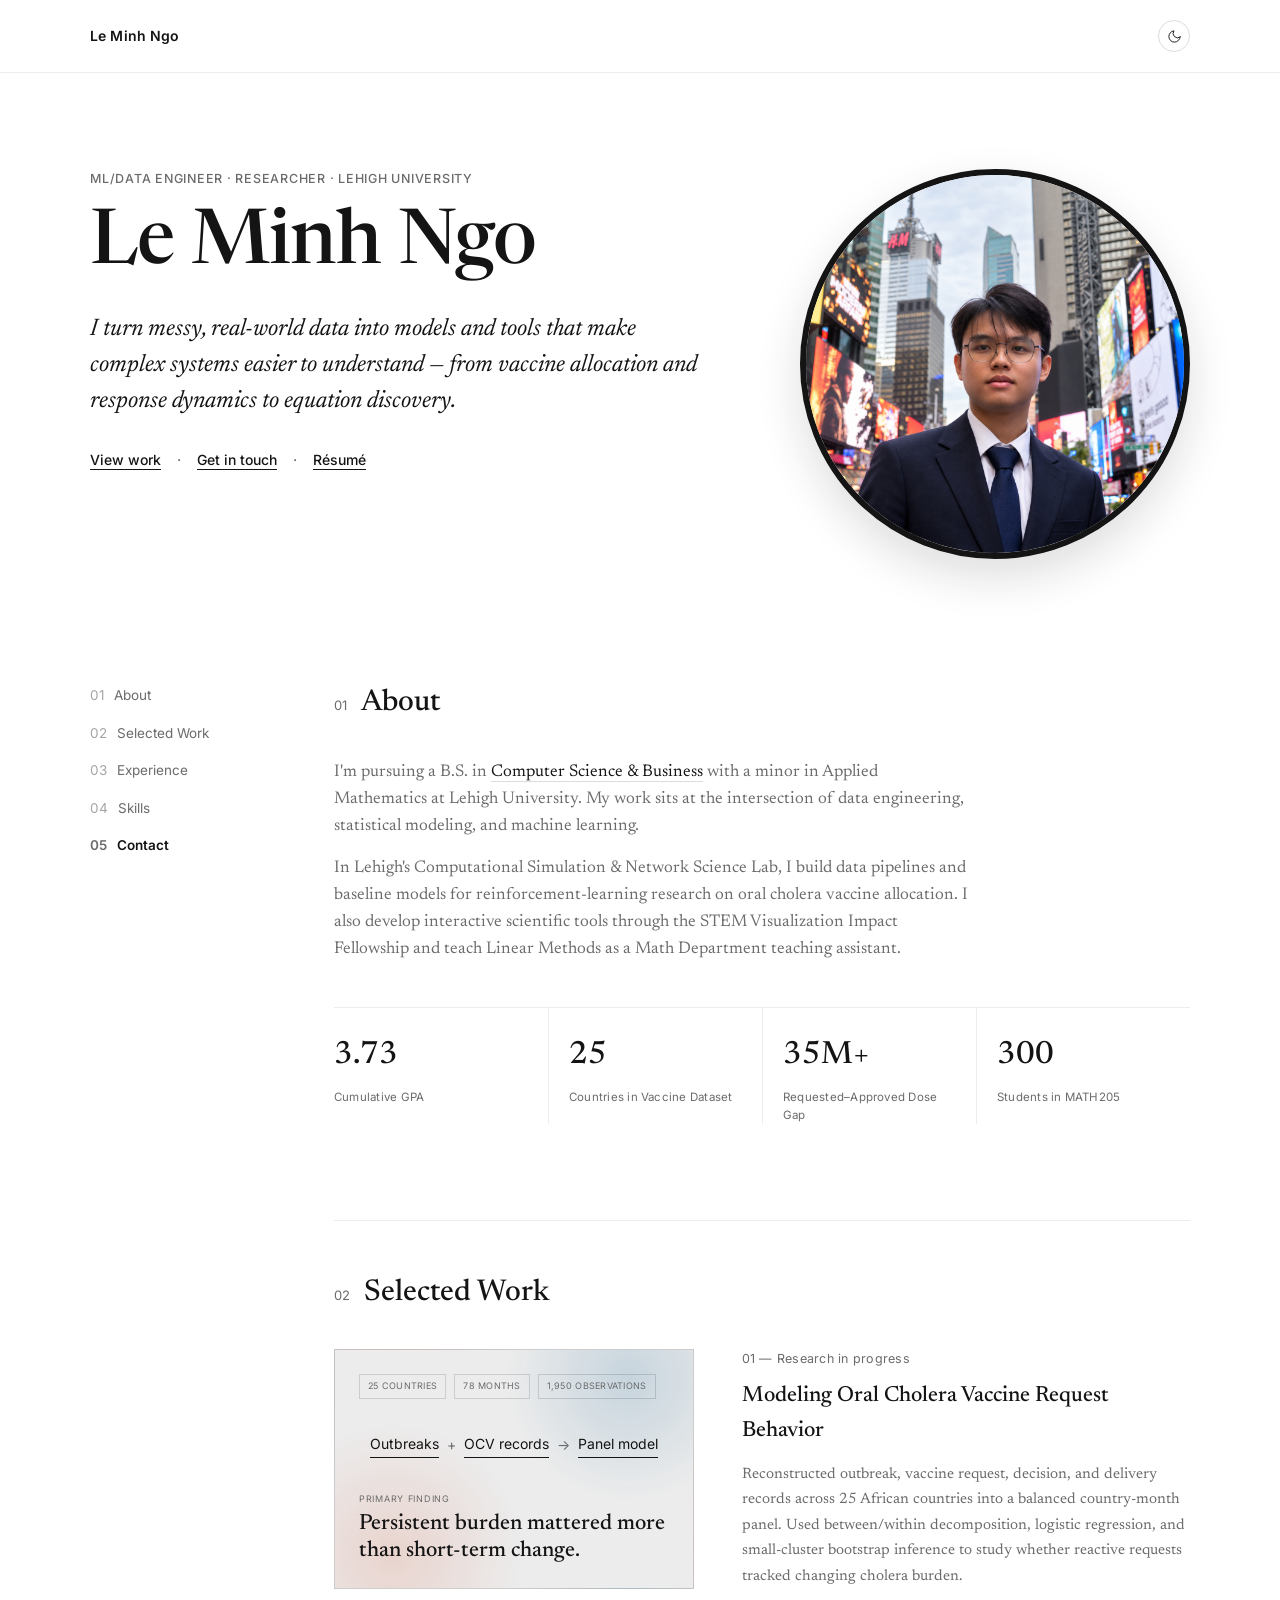
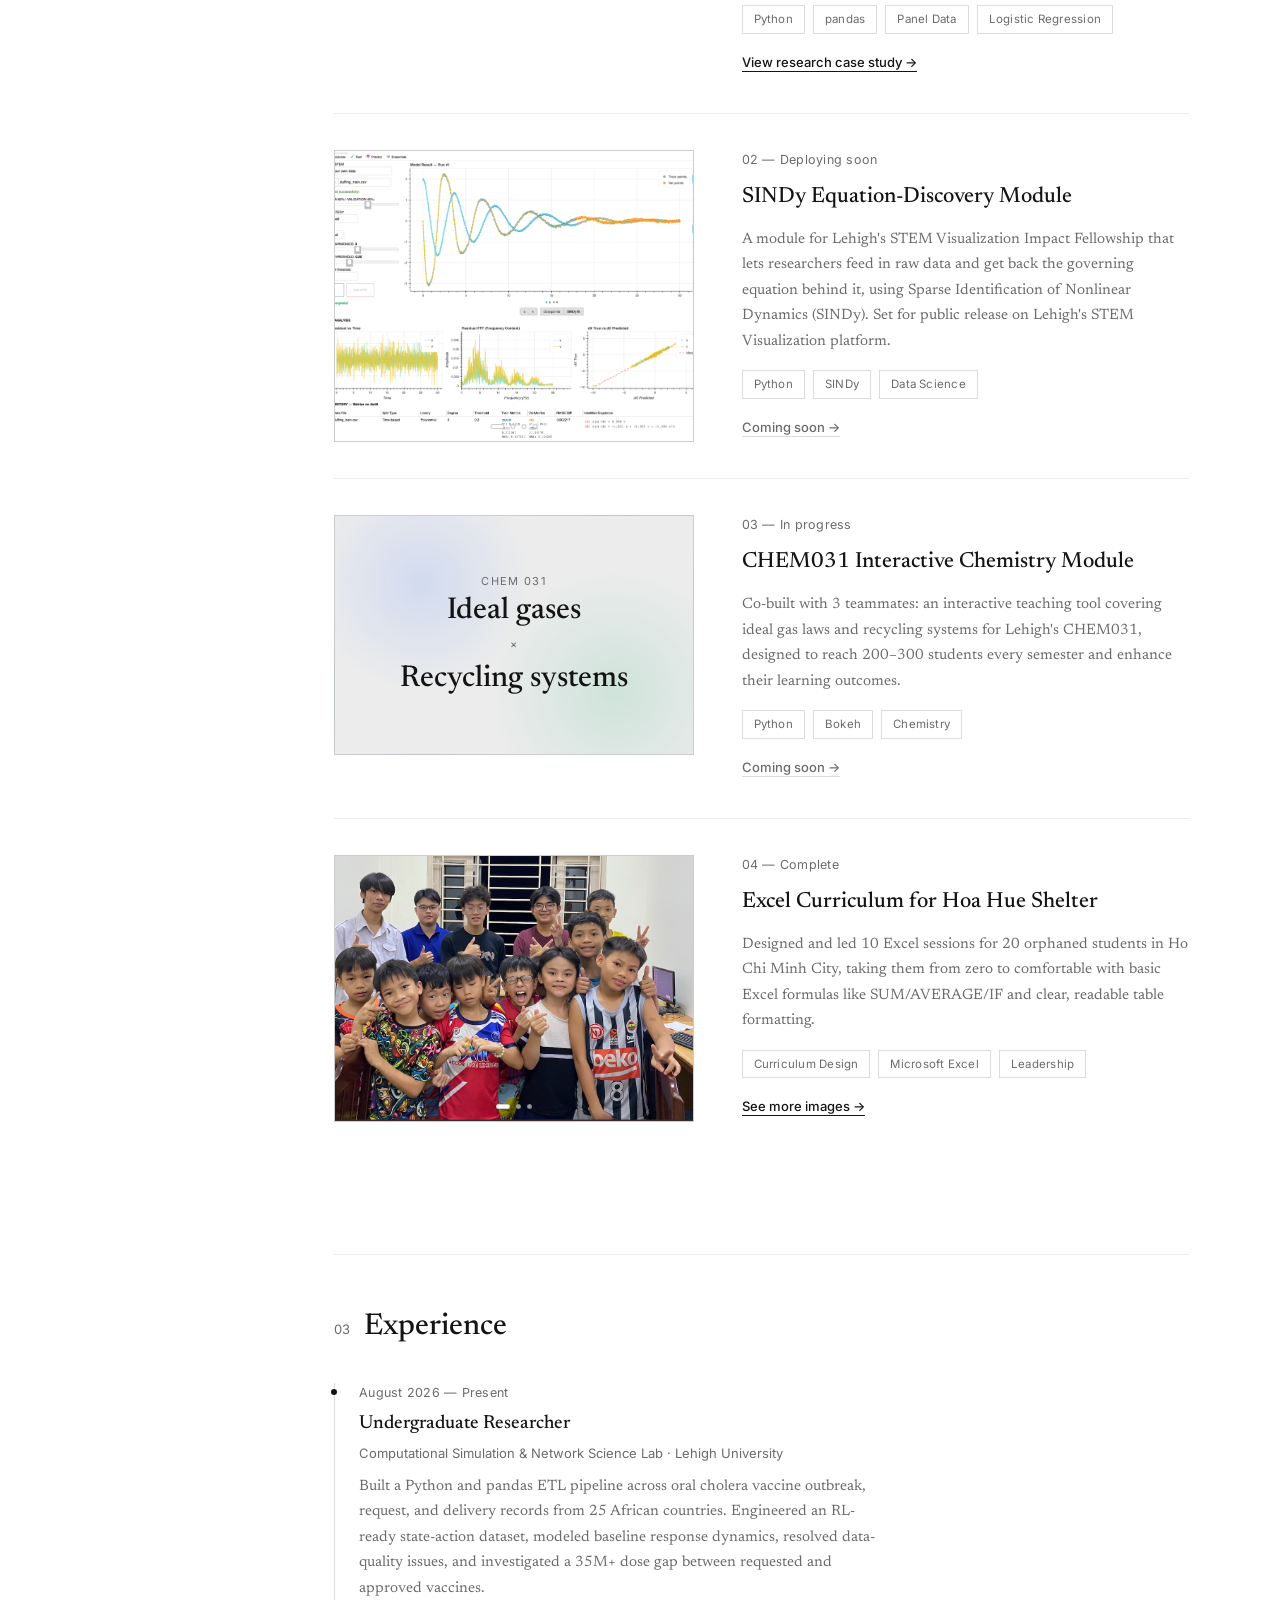
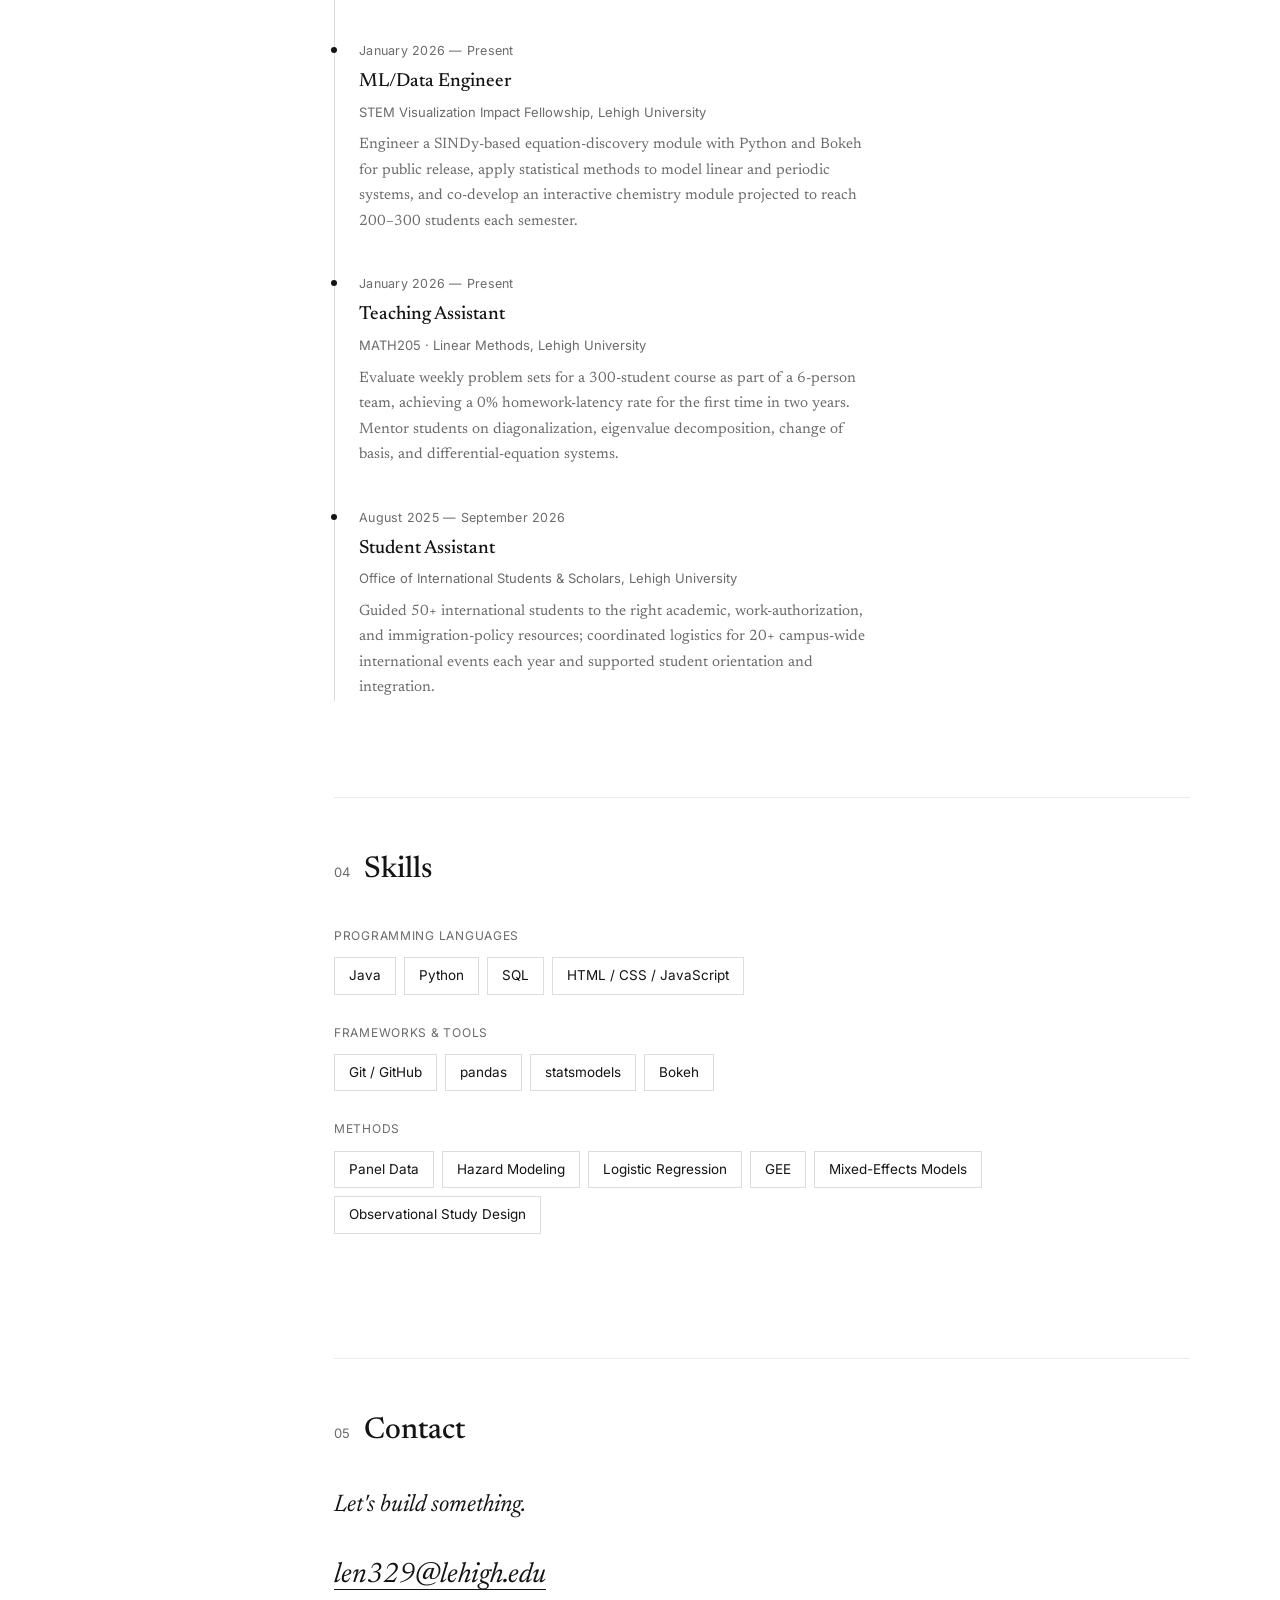
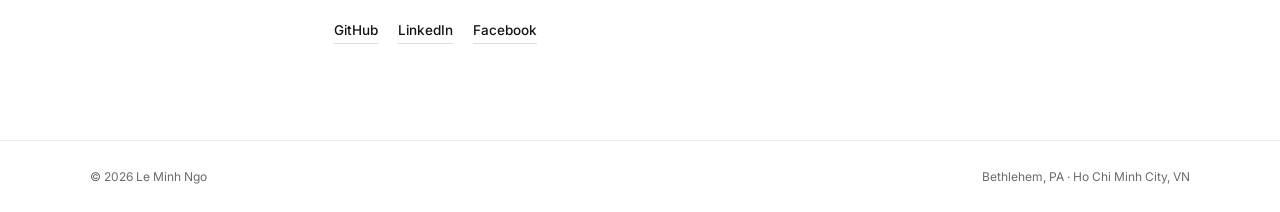
==== index.html @ d3f895d4 "update avatar and research section" ====
<!DOCTYPE html>
<html lang="en">

<head>
  <meta charset="UTF-8">
  <meta name="viewport" content="width=device-width, initial-scale=1.0">
  <title>Le Minh Ngo — ML/Data Engineer &amp; Researcher</title>
  <meta name="description"
    content="Le Minh Ngo is a Computer Science and Business student at Lehigh University working across machine learning, data engineering, and applied research.">
  <link rel="preconnect" href="https://fonts.googleapis.com">
  <link rel="preconnect" href="https://fonts.gstatic.com" crossorigin>
  <link
    href="https://fonts.googleapis.com/css2?family=Newsreader:ital,wght@0,400;0,500;0,600;1,400;1,500&family=Inter:wght@400;500;600&display=swap"
    rel="stylesheet">
  <link rel="stylesheet" href="style.css">
  <script>
    (function () {
      var saved = localStorage.getItem('theme');
      var theme = saved || (window.matchMedia('(prefers-color-scheme: dark)').matches ? 'dark' : 'light');
      document.documentElement.setAttribute('data-theme', theme);
    })();
  </script>
</head>

<body>

  <!-- ---------- TOP BAR ---------- -->
  <div class="topbar">
    <div class="wrap topbar-inner">
      <a href="#top" class="wordmark">Le Minh Ngo</a>
      <button class="theme-toggle" id="themeToggle" aria-label="Toggle dark mode">
        <svg class="icon-sun" viewBox="0 0 24 24" fill="none" stroke="currentColor" stroke-width="1.5"
          stroke-linecap="round" stroke-linejoin="round">
          <circle cx="12" cy="12" r="4" />
          <path
            d="M12 2v2M12 20v2M4.93 4.93l1.41 1.41M17.66 17.66l1.41 1.41M2 12h2M20 12h2M4.93 19.07l1.41-1.41M17.66 6.34l1.41-1.41" />
        </svg>
        <svg class="icon-moon" viewBox="0 0 24 24" fill="none" stroke="currentColor" stroke-width="1.5"
          stroke-linecap="round" stroke-linejoin="round">
          <path d="M21 12.79A9 9 0 1 1 11.21 3 7 7 0 0 0 21 12.79Z" />
        </svg>
      </button>
    </div>
  </div>

  <!-- ---------- HERO ---------- -->
  <header class="hero" id="top">
    <div class="wrap hero-inner">
      <div class="hero-text">
        <p class="kicker">ML/Data Engineer · Researcher · Lehigh University</p>
        <h1 class="hero-name">Le Minh Ngo</h1>
        <p class="lede reveal">
          I turn messy, real-world data into models and tools that make complex systems easier to understand —
          from vaccine allocation and response dynamics to equation discovery.
        </p>
        <div class="hero-links">
          <a href="#work">View work</a>
          <span class="sep">·</span>
          <a href="#contact">Get in touch</a>
          <span class="sep">·</span>
          <a href="Resume_LeMinhNgo.pdf" target="_blank" rel="noopener">Résumé</a>
        </div>
      </div>
      <div class="hero-avatar reveal">
        <img src="images/avatar.png" alt="Le Minh Ngo">
      </div>
    </div>
  </header>

  <!-- ---------- BODY LAYOUT ---------- -->
  <div class="layout wrap">

    <aside class="index-nav">
      <nav>
        <a href="#about" class="idx-item" data-target="about"><span class="idx-num">01</span>About</a>
        <a href="#work" class="idx-item" data-target="work"><span class="idx-num">02</span>Selected Work</a>
        <a href="#experience" class="idx-item" data-target="experience"><span class="idx-num">03</span>Experience</a>
        <a href="#skills" class="idx-item" data-target="skills"><span class="idx-num">04</span>Skills</a>
        <a href="#contact" class="idx-item" data-target="contact"><span class="idx-num">05</span>Contact</a>
      </nav>
    </aside>

    <main class="content">

      <!-- ---------- ABOUT ---------- -->
      <section id="about" class="sec">
        <div class="sec-head reveal">
          <span class="sec-num">01</span>
          <h2 class="sec-title">About</h2>
        </div>

        <div class="about-body reveal">
          <p>I'm pursuing a B.S. in <a href="https://csb.lehigh.edu/" target="_blank" rel="noopener">Computer
              Science &amp; Business</a> with a minor in Applied Mathematics at Lehigh University. My work sits at
            the intersection of data engineering, statistical modeling, and machine learning.</p>
          <p>In Lehigh's Computational Simulation &amp; Network Science Lab, I build data pipelines and baseline
            models for reinforcement-learning research on oral cholera vaccine allocation. I also develop
            interactive scientific tools through the STEM Visualization Impact Fellowship and teach Linear
            Methods as a Math Department teaching assistant.</p>
        </div>

        <div class="stat-row reveal">
          <div class="stat">
            <div class="num" data-count="3.73" data-decimals="2">0</div>
            <div class="lbl">Cumulative GPA</div>
          </div>
          <div class="stat">
            <div class="num" data-count="25">0</div>
            <div class="lbl">Countries in Vaccine Dataset</div>
          </div>
          <div class="stat">
            <div class="num" data-count="35" data-suffix="M+">0</div>
            <div class="lbl">Requested–Approved Dose Gap</div>
          </div>
          <div class="stat">
            <div class="num" data-count="300">0</div>
            <div class="lbl">Students in MATH205</div>
          </div>
        </div>
      </section>

      <!-- ---------- PROJECTS ---------- -->
      <section id="work" class="sec">
        <div class="sec-head reveal">
          <span class="sec-num">02</span>
          <h2 class="sec-title">Selected Work</h2>
        </div>

        <!-- Project 1 -->
        <article class="project reveal">
          <div class="project-visual research-preview" aria-label="Oral cholera vaccine research pipeline">
            <div class="research-preview-top">
              <span>25 countries</span>
              <span>78 months</span>
              <span>1,950 observations</span>
            </div>
            <div class="research-preview-flow">
              <span>Outbreaks</span><i>+</i><span>OCV records</span><i>→</i><span>Panel model</span>
            </div>
            <div class="research-preview-result">
              <small>Primary finding</small>
              <strong>Persistent burden mattered more than short-term change.</strong>
            </div>
          </div>
          <div class="project-body">
            <div class="project-meta">01 — Research in progress</div>
            <h3 class="project-title">Modeling Oral Cholera Vaccine Request Behavior</h3>
            <p class="project-desc">Reconstructed outbreak, vaccine request, decision, and delivery records across
              25 African countries into a balanced country-month panel. Used between/within decomposition,
              logistic regression, and small-cluster bootstrap inference to study whether reactive requests tracked
              changing cholera burden.</p>
            <div class="project-tags">
              <span>Python</span><span>pandas</span><span>Panel Data</span><span>Logistic Regression</span>
            </div>
            <a href="research.html" class="project-link">View research case study →</a>
          </div>
        </article>

        <!-- Project 2 -->
        <article class="project reveal">
          <div class="project-visual carousel" data-images='[
            "images/train.png",
            "images/test.png",
            "images/predict.png",
            "images/ensemble.png"
          ]'></div>
          <div class="project-body">
            <div class="project-meta">02 — Deploying soon</div>
            <h3 class="project-title">SINDy Equation-Discovery Module</h3>
            <p class="project-desc">A module for Lehigh's STEM Visualization Impact Fellowship that lets
              researchers feed in raw data and get back the governing equation behind it, using Sparse
              Identification of Nonlinear Dynamics (SINDy). Set for public release on Lehigh's STEM Visualization
              platform.</p>
            <div class="project-tags">
              <span>Python</span><span>SINDy</span><span>Data Science</span>
            </div>
            <a href="#" class="project-link disabled">Coming soon →</a>
          </div>
        </article>

        <!-- Project 3 -->
        <article class="project reveal">
          <div class="project-visual project-placeholder" aria-label="CHEM031 module preview">
            <span class="project-placeholder-code">CHEM 031</span>
            <strong>Ideal gases</strong>
            <span class="project-placeholder-divider">×</span>
            <strong>Recycling systems</strong>
          </div>
          <div class="project-body">
            <div class="project-meta">03 — In progress</div>
            <h3 class="project-title">CHEM031 Interactive Chemistry Module</h3>
            <p class="project-desc">Co-built with 3 teammates: an interactive teaching tool covering ideal gas
              laws and recycling systems for Lehigh's CHEM031, designed to reach 200–300 students every semester
              and enhance their learning outcomes.</p>
            <div class="project-tags">
              <span>Python</span><span>Bokeh</span><span>Chemistry</span>
            </div>
            <a href="#" class="project-link disabled">Coming soon →</a>
          </div>
        </article>

        <!-- Project 4 -->
        <article class="project reveal">
          <div class="project-visual carousel" data-images='[
            "images/excel1.png",
            "images/excel2.png",
            "images/excel3.png"
          ]'></div>
          <div class="project-body">
            <div class="project-meta">04 — Complete</div>
            <h3 class="project-title">Excel Curriculum for Hoa Hue Shelter</h3>
            <p class="project-desc">Designed and led 10 Excel sessions for 20 orphaned students in Ho Chi Minh
              City, taking them from zero to comfortable with basic Excel formulas like SUM/AVERAGE/IF and clear,
              readable table formatting.</p>
            <div class="project-tags">
              <span>Curriculum Design</span><span>Microsoft Excel</span><span>Leadership</span>
            </div>
            <a href="https://drive.google.com/drive/folders/1y6OcqOFaXslaixDcJygTSnKuZi5Pe8Ar" target="_blank"
              rel="noopener" class="project-link">See more images →</a>
          </div>
        </article>
      </section>

      <!-- ---------- EXPERIENCE ---------- -->
      <section id="experience" class="sec">
        <div class="sec-head reveal">
          <span class="sec-num">03</span>
          <h2 class="sec-title">Experience</h2>
        </div>

        <div class="timeline">
          <div class="tl-item reveal">
            <div class="tl-date">August 2026 — Present</div>
            <div class="tl-role">Undergraduate Researcher</div>
            <div class="tl-org">Computational Simulation &amp; Network Science Lab · Lehigh University</div>
            <p class="tl-desc">Built a Python and pandas ETL pipeline across oral cholera vaccine outbreak,
              request, and delivery records from 25 African countries. Engineered an RL-ready state-action dataset,
              modeled baseline response dynamics, resolved data-quality issues, and investigated a 35M+ dose gap
              between requested and approved vaccines.</p>
          </div>
          <div class="tl-item reveal">
            <div class="tl-date">January 2026 — Present</div>
            <div class="tl-role">ML/Data Engineer</div>
            <div class="tl-org">STEM Visualization Impact Fellowship, Lehigh University</div>
            <p class="tl-desc">Engineer a SINDy-based equation-discovery module with Python and Bokeh for public
              release, apply statistical methods to model linear and periodic systems, and co-develop an
              interactive chemistry module projected to reach 200–300 students each semester.</p>
          </div>
          <div class="tl-item reveal">
            <div class="tl-date">January 2026 — Present</div>
            <div class="tl-role">Teaching Assistant</div>
            <div class="tl-org">MATH205 · Linear Methods, Lehigh University</div>
            <p class="tl-desc">Evaluate weekly problem sets for a 300-student course as part of a 6-person team,
              achieving a 0% homework-latency rate for the first time in two years. Mentor students on
              diagonalization, eigenvalue decomposition, change of basis, and differential-equation systems.</p>
          </div>
          <div class="tl-item reveal">
            <div class="tl-date">August 2025 — September 2026</div>
            <div class="tl-role">Student Assistant</div>
            <div class="tl-org">Office of International Students &amp; Scholars, Lehigh University</div>
            <p class="tl-desc">Guided 50+ international students to the right academic, work-authorization, and
              immigration-policy resources; coordinated logistics for 20+ campus-wide international events each
              year and supported student orientation and integration.</p>
          </div>
        </div>
      </section>

      <!-- ---------- SKILLS ---------- -->
      <section id="skills" class="sec">
        <div class="sec-head reveal">
          <span class="sec-num">04</span>
          <h2 class="sec-title">Skills</h2>
        </div>

        <div class="reveal">
          <div class="skills-block">
            <div class="skills-cat">Programming Languages</div>
            <div class="token-row">
              <span>Java</span><span>Python</span><span>SQL</span><span>HTML / CSS / JavaScript</span>
            </div>
          </div>
          <div class="skills-block">
            <div class="skills-cat">Frameworks &amp; Tools</div>
            <div class="token-row">
              <span>Git / GitHub</span><span>pandas</span><span>statsmodels</span><span>Bokeh</span>
            </div>
          </div>
          <div class="skills-block">
            <div class="skills-cat">Methods</div>
            <div class="token-row">
              <span>Panel Data</span><span>Hazard Modeling</span><span>Logistic Regression</span><span>GEE</span>
              <span>Mixed-Effects Models</span><span>Observational Study Design</span>
            </div>
          </div>
        </div>
      </section>

      <!-- ---------- CONTACT ---------- -->
      <section id="contact" class="sec contact">
        <div class="sec-head reveal">
          <span class="sec-num">05</span>
          <h2 class="sec-title">Contact</h2>
        </div>

        <p class="lede reveal">Let's build something.</p>

        <div class="contact-row reveal">
          <a href="mailto:len329@lehigh.edu" class="contact-email">len329@lehigh.edu</a>
        </div>

        <div class="social-row reveal">
          <a href="https://github.com/len329lehighedu" target="_blank" rel="noopener" aria-label="GitHub">GitHub</a>
          <a href="https://www.linkedin.com/in/minhngole1904/" target="_blank" rel="noopener"
            aria-label="LinkedIn">LinkedIn</a>
          <a href="https://www.facebook.com/meritofapril" target="_blank" rel="noopener"
            aria-label="Facebook">Facebook</a>
        </div>
      </section>

    </main>
  </div>

  <footer>
    <div class="wrap footer-inner">
      <span>© 2026 Le Minh Ngo</span>
      <span>Bethlehem, PA · Ho Chi Minh City, VN</span>
    </div>
  </footer>

  <script src="script.js"></script>

</body>

</html>
---- style.css ----
:root {
  --bg: #ffffff;
  --fg: #141414;
  --fg-dim: #6b6b6c;
  --line: rgba(20, 20, 20, 0.15);
  --line-soft: rgba(20, 20, 20, 0.08);
}

[data-theme="dark"] {
  --bg: #0c0c0d;
  --fg: #f2f1ee;
  --fg-dim: #9a9a96;
  --line: rgba(255, 255, 255, 0.18);
  --line-soft: rgba(255, 255, 255, 0.1);
}

* {
  margin: 0;
  padding: 0;
  box-sizing: border-box;
}

html {
  scroll-behavior: smooth;
}

body {
  background: var(--bg);
  color: var(--fg);
  font-family: 'Newsreader', serif;
  font-size: 17px;
  line-height: 1.6;
  transition: background-color .3s ease, color .3s ease;
}

::selection {
  background: var(--fg);
  color: var(--bg);
}

a {
  color: inherit;
  text-decoration: none;
}

.wrap {
  max-width: 1180px;
  margin: 0 auto;
  padding: 0 40px;
}

/* utility / sans face */
.kicker,
.sec-num,
.idx-num,
.idx-item,
.wordmark,
.project-meta,
.project-tags span,
.tl-date,
.tl-org,
.skills-cat,
.token-row span,
.skill-line p,
footer span,
.social-row a {
  font-family: 'Inter', sans-serif;
}

/* ---------- TOP BAR ---------- */
.topbar {
  position: sticky;
  top: 0;
  z-index: 50;
  background: var(--bg);
  border-bottom: 1px solid var(--line-soft);
}

.topbar-inner {
  display: flex;
  align-items: center;
  justify-content: space-between;
  padding: 20px 40px;
}

.wordmark {
  font-size: 14px;
  font-weight: 600;
  letter-spacing: .01em;
}

.theme-toggle {
  width: 32px;
  height: 32px;
  border-radius: 50%;
  border: 1px solid var(--line);
  background: transparent;
  display: flex;
  align-items: center;
  justify-content: center;
  cursor: pointer;
  transition: border-color .2s ease, background .2s ease;
}

.theme-toggle:hover {
  background: var(--line-soft);
}

.theme-toggle svg {
  width: 15px;
  height: 15px;
  color: var(--fg);
}

.theme-toggle .icon-sun {
  display: none;
}

.theme-toggle .icon-moon {
  display: block;
}

[data-theme="dark"] .theme-toggle .icon-sun {
  display: block;
}

[data-theme="dark"] .theme-toggle .icon-moon {
  display: none;
}

/* ---------- HERO ---------- */
.hero {
  padding-top: 96px;
}

.hero-inner {
  display: flex;
  align-items: flex-start;
  justify-content: space-between;
  gap: 48px;
  padding-bottom: 56px;
}

.kicker {
  font-size: 12.5px;
  font-weight: 500;
  letter-spacing: .06em;
  text-transform: uppercase;
  color: var(--fg-dim);
  margin-bottom: 18px;
}

.hero-name {
  font-size: clamp(42px, 6.4vw, 76px);
  font-weight: 500;
  line-height: 1.02;
  letter-spacing: -0.01em;
  margin-bottom: 26px;
}

.hero-sub {
  max-width: 560px;
  font-size: 17.5px;
  color: var(--fg-dim);
  line-height: 1.7;
}

.hero-links {
  margin-top: 30px;
  font-family: 'Inter', sans-serif;
  font-size: 14px;
  font-weight: 500;
}

.hero-links a {
  border-bottom: 1px solid var(--fg);
  padding-bottom: 1px;
}

.hero-links .sep {
  color: var(--fg-dim);
  margin: 0 12px;
}

.hero-avatar {
  width: clamp(270px, 33vw, 390px);
  height: clamp(270px, 33vw, 390px);
  flex-shrink: 0;
  border: 6px solid var(--fg);
  border-radius: 50%;
  overflow: hidden;
  box-shadow: 0 18px 45px rgba(20, 20, 20, 0.14);
}

.hero-avatar img {
  width: 100%;
  height: 100%;
  object-fit: cover;
  display: block;
}

@media(max-width:680px) {
  .hero-inner {
    flex-direction: column-reverse;
  }

  .hero-avatar {
    width: 198px;
    height: 198px;
    border-width: 4px;
  }
}

.skill-line {
  border-top: 1px solid var(--line-soft);
  border-bottom: 1px solid var(--line-soft);
  padding: 16px 0;
}

.skill-line p {
  font-size: 12.5px;
  color: var(--fg-dim);
  letter-spacing: .02em;
  line-height: 1.8;
}

/* ---------- LAYOUT ---------- */
.layout {
  display: grid;
  grid-template-columns: 180px minmax(0, 1fr);
  gap: 64px;
  padding-top: 64px;
}

@media(max-width:860px) {
  .layout {
    grid-template-columns: 1fr;
  }
}

/* ---------- INDEX NAV ---------- */
.index-nav {
  position: sticky;
  top: 84px;
  align-self: start;
  height: fit-content;
}

.index-nav nav {
  display: flex;
  flex-direction: column;
  gap: 4px;
}

.idx-item {
  font-size: 13.5px;
  color: var(--fg-dim);
  padding: 6px 0;
  display: flex;
  gap: 10px;
  transition: color .2s ease;
}

.idx-num {
  color: var(--fg-dim);
  opacity: .6;
}

.idx-item:hover {
  color: var(--fg);
}

.idx-item.active {
  color: var(--fg);
  font-weight: 600;
}

.idx-item.active .idx-num {
  opacity: 1;
}

@media(max-width:860px) {
  .index-nav {
    position: static;
    border-bottom: 1px solid var(--line-soft);
    padding-bottom: 18px;
    margin-bottom: 8px;
  }

  .index-nav nav {
    flex-direction: row;
    flex-wrap: wrap;
    gap: 4px 20px;
  }
}

/* ---------- SECTIONS ---------- */
.sec {
  padding-bottom: 96px;
  border-top: 1px solid var(--line-soft);
  padding-top: 48px;
}

.content .sec:first-child {
  border-top: none;
  padding-top: 0;
}

.sec-head {
  display: flex;
  align-items: baseline;
  gap: 14px;
  margin-bottom: 32px;
}

.sec-num {
  font-size: 13px;
  color: var(--fg-dim);
}

.sec-title {
  font-size: clamp(24px, 3vw, 30px);
  font-weight: 500;
}

.reveal {
  opacity: 0;
  transform: translateY(14px);
  transition: opacity .6s ease, transform .6s ease;
}

.reveal.in {
  opacity: 1;
  transform: translateY(0);
}

/* ---------- ABOUT ---------- */
.lede {
  font-size: clamp(19px, 2.2vw, 24px);
  font-style: italic;
  font-weight: 400;
  line-height: 1.5;
  max-width: 620px;
  margin-bottom: 30px;
}

.about-body {
  max-width: 640px;
}

.about-body p {
  color: var(--fg-dim);
  margin-bottom: 14px;
}

.about-body a {
  color: var(--fg);
  border-bottom: 1px solid var(--line);
}

.about-body a:hover {
  border-color: var(--fg);
}

.stat-row {
  display: flex;
  flex-wrap: wrap;
  margin-top: 44px;
  border-top: 1px solid var(--line-soft);
}

.stat {
  flex: 1 1 140px;
  padding: 22px 24px 0 0;
  border-left: 1px solid var(--line-soft);
  padding-left: 20px;
}

.stat:first-child {
  border-left: none;
  padding-left: 0;
}

.stat .num {
  font-size: 32px;
  font-weight: 500;
}

.stat .lbl {
  font-family: 'Inter', sans-serif;
  font-size: 11.5px;
  color: var(--fg-dim);
  margin-top: 6px;
  letter-spacing: .02em;
}

@media(max-width:560px) {
  .stat-row {
    flex-wrap: wrap;
  }

  .stat {
    flex: 1 1 45%;
    margin-top: 18px;
  }
}

/* ---------- PROJECTS ---------- */
.project {
  display: grid;
  grid-template-columns: minmax(280px, 42%) 1fr;
  gap: 48px;
  padding: 36px 0;
  border-top: 1px solid var(--line-soft);
}

.content .sec#work .project:first-of-type {
  border-top: none;
  padding-top: 0;
}

@media(max-width:760px) {
  .project {
    grid-template-columns: 1fr;
  }
}

.project-visual {
  position: relative;
  width: 100%;
  aspect-ratio: 3 / 2;
  overflow: hidden;
  border: 1px solid var(--line);
  background: var(--line-soft);
}

.project-placeholder {
  display: flex;
  flex-direction: column;
  align-items: center;
  justify-content: center;
  gap: 3px;
  padding: 28px;
  text-align: center;
  background:
    radial-gradient(circle at 24% 28%, rgba(86, 137, 255, .18), transparent 34%),
    radial-gradient(circle at 78% 74%, rgba(73, 185, 139, .18), transparent 38%),
    var(--line-soft);
}

.project-placeholder-code,
.project-placeholder-divider {
  font-family: 'Inter', sans-serif;
  color: var(--fg-dim);
  font-size: 11px;
  letter-spacing: .12em;
  text-transform: uppercase;
}

.project-placeholder strong {
  font-size: clamp(20px, 2.6vw, 30px);
  font-weight: 500;
  line-height: 1.2;
}

.project-placeholder-divider {
  margin: 4px 0;
}

.research-preview {
  display: flex;
  flex-direction: column;
  justify-content: space-between;
  padding: 24px;
  background:
    radial-gradient(circle at 82% 12%, rgba(46, 115, 160, .20), transparent 34%),
    radial-gradient(circle at 16% 86%, rgba(214, 82, 45, .16), transparent 36%),
    var(--line-soft);
}

.research-preview-top,
.research-preview-flow {
  display: flex;
  align-items: center;
  gap: 8px;
  flex-wrap: wrap;
  font-family: 'Inter', sans-serif;
}

.research-preview-top span {
  color: var(--fg-dim);
  border: 1px solid var(--line);
  padding: 4px 8px;
  font-size: 9px;
  letter-spacing: .03em;
  text-transform: uppercase;
}

.research-preview-flow {
  justify-content: center;
  font-size: clamp(11px, 1.5vw, 14px);
}

.research-preview-flow span {
  border-bottom: 1px solid var(--fg);
  padding-bottom: 2px;
}

.research-preview-flow i {
  color: var(--fg-dim);
  font-style: normal;
}

.research-preview-result small {
  display: block;
  font-family: 'Inter', sans-serif;
  color: var(--fg-dim);
  font-size: 9px;
  letter-spacing: .08em;
  text-transform: uppercase;
  margin-bottom: 5px;
}

.research-preview-result strong {
  display: block;
  max-width: 28ch;
  font-size: clamp(16px, 2vw, 22px);
  font-weight: 500;
  line-height: 1.2;
}

.project-meta {
  font-size: 12.5px;
  color: var(--fg-dim);
  margin-bottom: 10px;
  letter-spacing: .02em;
}

.project-title {
  font-size: 22px;
  font-weight: 500;
  margin-bottom: 12px;
}

.project-desc {
  color: var(--fg-dim);
  font-size: 15px;
  line-height: 1.7;
  margin-bottom: 16px;
  max-width: 62ch;
}

.project-tags {
  display: flex;
  flex-wrap: wrap;
  gap: 8px;
  margin-bottom: 16px;
}

.project-tags span {
  font-size: 11.5px;
  color: var(--fg-dim);
  border: 1px solid var(--line);
  padding: 4px 11px;
  letter-spacing: .02em;
}

.project-link {
  font-family: 'Inter', sans-serif;
  font-size: 13px;
  font-weight: 500;
  border-bottom: 1px solid var(--fg);
  padding-bottom: 1px;
}

.project-link.disabled {
  color: var(--fg-dim);
  border-color: var(--line);
  pointer-events: none;
}

/* ---------- CAROUSEL ---------- */
.carousel {
  position: relative;
  width: 100%;
  height: 100%;
}

.carousel-track {
  display: flex;
  width: 100%;
  height: 100%;
  overflow-x: auto;
  scroll-snap-type: x mandatory;
  cursor: grab;
  scrollbar-width: none;
  -ms-overflow-style: none;
}

.carousel-track::-webkit-scrollbar {
  display: none;
}

.carousel-track.dragging {
  cursor: grabbing;
  scroll-snap-type: none;
  user-select: none;
}

.carousel-track img {
  flex: 0 0 100%;
  width: 100%;
  height: 100%;
  object-fit: cover;
  scroll-snap-align: center;
  -webkit-user-drag: none;
  user-select: none;
  pointer-events: none;
}

.carousel-dots {
  position: absolute;
  bottom: 12px;
  left: 50%;
  transform: translateX(-50%);
  display: flex;
  gap: 6px;
}

.carousel-dot {
  width: 5px;
  height: 5px;
  border-radius: 50%;
  background: rgba(255, 255, 255, 0.6);
  border: 1px solid rgba(0, 0, 0, 0.2);
  cursor: pointer;
  transition: all .2s ease;
}

.carousel-dot.active {
  background: #fff;
  width: 14px;
  border-radius: 3px;
}

/* ---------- TIMELINE ---------- */
.timeline {
  position: relative;
  padding-left: 24px;
  border-left: 1px solid var(--line);
}

.tl-item {
  padding-bottom: 40px;
  position: relative;
}

.tl-item:last-child {
  padding-bottom: 0;
}

.tl-item::before {
  content: '';
  position: absolute;
  left: -28.5px;
  top: 6px;
  width: 6px;
  height: 6px;
  border-radius: 50%;
  background: var(--fg);
}

.tl-date {
  font-size: 12.5px;
  color: var(--fg-dim);
  margin-bottom: 6px;
  letter-spacing: .02em;
}

.tl-role {
  font-size: 19px;
  font-weight: 500;
  margin-bottom: 4px;
}

.tl-org {
  color: var(--fg-dim);
  font-size: 13px;
  margin-bottom: 10px;
}

.tl-desc {
  color: var(--fg-dim);
  font-size: 15px;
  line-height: 1.7;
  max-width: 58ch;
}

/* ---------- SKILLS ---------- */
.skills-block {
  margin-bottom: 28px;
}

.skills-cat {
  font-size: 12px;
  color: var(--fg-dim);
  text-transform: uppercase;
  letter-spacing: .06em;
  margin-bottom: 12px;
}

.token-row {
  display: flex;
  flex-wrap: wrap;
  gap: 8px;
}

.token-row span {
  font-size: 13.5px;
  border: 1px solid var(--line);
  padding: 7px 14px;
  transition: border-color .2s ease, background .2s ease;
}

.token-row span:hover {
  border-color: var(--fg);
}

/* ---------- CONTACT ---------- */
.contact-row {
  margin-bottom: 22px;
}

.contact-email {
  font-size: clamp(20px, 2.6vw, 28px);
  font-style: italic;
  border-bottom: 1px solid var(--fg);
}

.social-row {
  display: flex;
  gap: 20px;
  font-family: 'Inter', sans-serif;
  font-size: 13.5px;
  font-weight: 500;
}

.social-row a {
  border-bottom: 1px solid var(--line);
  padding-bottom: 2px;
  transition: border-color .2s ease;
}

.social-row a:hover {
  border-color: var(--fg);
}

/* ---------- FOOTER ---------- */
footer {
  border-top: 1px solid var(--line-soft);
  padding: 26px 0;
}

.footer-inner {
  display: flex;
  justify-content: space-between;
  align-items: center;
  flex-wrap: wrap;
  gap: 10px;
}

footer span {
  font-size: 12px;
  color: var(--fg-dim);
}

::-webkit-scrollbar {
  width: 10px;
}

::-webkit-scrollbar-track {
  background: var(--bg);
}

::-webkit-scrollbar-thumb {
  background: var(--line);
}

@media (prefers-reduced-motion: reduce) {

  .reveal,
  html {
    transition: none !important;
    scroll-behavior: auto !important;
  }

  .reveal {
    opacity: 1;
    transform: none;
  }
}

/* ---------- RESEARCH CASE STUDY ---------- */
.case-topbar {
  position: sticky;
  top: 0;
  z-index: 50;
  background: color-mix(in srgb, var(--bg) 92%, transparent);
  backdrop-filter: blur(12px);
  border-bottom: 1px solid var(--line-soft);
}

.case-back {
  font-family: 'Inter', sans-serif;
  font-size: 13px;
  color: var(--fg-dim);
}

.case-back:hover {
  color: var(--fg);
}

.case-hero {
  padding: 96px 0 72px;
  border-bottom: 1px solid var(--line-soft);
}

.case-eyebrow,
.case-note,
.case-label,
.pipeline-node small,
.case-stat span,
.result-label {
  font-family: 'Inter', sans-serif;
}

.case-eyebrow {
  color: var(--fg-dim);
  font-size: 12px;
  letter-spacing: .08em;
  text-transform: uppercase;
  margin-bottom: 20px;
}

.case-title {
  max-width: 900px;
  font-size: clamp(42px, 7vw, 84px);
  font-weight: 500;
  line-height: 1;
  letter-spacing: -.02em;
}

.case-intro {
  max-width: 740px;
  margin-top: 30px;
  font-size: clamp(20px, 2.4vw, 27px);
  font-style: italic;
  line-height: 1.45;
}

.case-note {
  max-width: 720px;
  margin-top: 24px;
  color: var(--fg-dim);
  font-size: 12px;
  line-height: 1.6;
}

.case-stats {
  display: grid;
  grid-template-columns: repeat(4, 1fr);
  margin-top: 56px;
  border-top: 1px solid var(--line);
}

.case-stat {
  padding: 24px 20px 0;
  border-left: 1px solid var(--line-soft);
}

.case-stat:first-child {
  border-left: none;
  padding-left: 0;
}

.case-stat strong {
  display: block;
  font-size: clamp(28px, 4vw, 44px);
  font-weight: 500;
}

.case-stat span {
  display: block;
  margin-top: 5px;
  color: var(--fg-dim);
  font-size: 11px;
}

.case-main {
  max-width: 980px;
  margin: 0 auto;
  padding: 0 40px;
}

.case-section {
  padding: 72px 0;
  border-bottom: 1px solid var(--line-soft);
}

.case-section:last-child {
  border-bottom: none;
}

.case-label {
  color: var(--fg-dim);
  font-size: 11px;
  letter-spacing: .08em;
  text-transform: uppercase;
  margin-bottom: 16px;
}

.case-section h2 {
  max-width: 760px;
  font-size: clamp(28px, 4vw, 44px);
  font-weight: 500;
  line-height: 1.15;
  margin-bottom: 24px;
}

.case-copy {
  max-width: 700px;
  color: var(--fg-dim);
}

.case-copy p + p {
  margin-top: 14px;
}

.pipeline {
  display: grid;
  grid-template-columns: 1fr auto 1fr auto 1.15fr auto 1.15fr;
  align-items: stretch;
  gap: 12px;
  margin-top: 38px;
}

.pipeline-node {
  min-height: 142px;
  border: 1px solid var(--line);
  padding: 18px;
  display: flex;
  flex-direction: column;
  justify-content: space-between;
  background: var(--line-soft);
}

.pipeline-node small {
  color: var(--fg-dim);
  font-size: 9px;
  letter-spacing: .08em;
  text-transform: uppercase;
}

.pipeline-node strong {
  font-size: 18px;
  font-weight: 500;
  line-height: 1.2;
}

.pipeline-arrow {
  align-self: center;
  color: var(--fg-dim);
}

.method-grid,
.finding-grid {
  display: grid;
  grid-template-columns: repeat(2, minmax(0, 1fr));
  gap: 16px;
  margin-top: 36px;
}

.method-card,
.finding-card {
  border: 1px solid var(--line);
  padding: 24px;
}

.method-card h3,
.finding-card h3 {
  font-size: 19px;
  font-weight: 500;
  margin-bottom: 8px;
}

.method-card p,
.finding-card p {
  color: var(--fg-dim);
  font-size: 14px;
  line-height: 1.65;
}

.finding-card.primary {
  background: var(--fg);
  color: var(--bg);
}

.finding-card.primary p,
.finding-card.primary .result-label {
  color: color-mix(in srgb, var(--bg) 72%, transparent);
}

.result-label {
  display: block;
  color: var(--fg-dim);
  font-size: 10px;
  letter-spacing: .08em;
  text-transform: uppercase;
  margin-bottom: 20px;
}

.result-value {
  display: block;
  font-size: clamp(32px, 5vw, 54px);
  font-weight: 500;
  line-height: 1;
  margin-bottom: 14px;
}

.dose-flow {
  display: grid;
  grid-template-columns: 1fr auto 1fr;
  align-items: center;
  gap: 28px;
  margin-top: 36px;
  padding: 34px;
  border: 1px solid var(--line);
  background: var(--line-soft);
}

.dose-block strong {
  display: block;
  font-size: clamp(32px, 5vw, 56px);
  font-weight: 500;
  line-height: 1;
}

.dose-block span {
  color: var(--fg-dim);
  font-family: 'Inter', sans-serif;
  font-size: 11px;
}

.dose-gap {
  text-align: center;
  color: var(--fg-dim);
  font-family: 'Inter', sans-serif;
  font-size: 11px;
}

.dose-gap strong {
  display: block;
  color: var(--fg);
  font-family: 'Newsreader', serif;
  font-size: 25px;
  font-weight: 500;
}

.case-list {
  max-width: 740px;
  margin-top: 22px;
  padding-left: 20px;
  color: var(--fg-dim);
}

.case-list li + li {
  margin-top: 10px;
}

.case-cta {
  display: flex;
  align-items: center;
  justify-content: space-between;
  gap: 28px;
}

.case-cta a {
  font-family: 'Inter', sans-serif;
  font-size: 13px;
  border-bottom: 1px solid var(--fg);
}

@media(max-width: 760px) {
  .case-main {
    padding: 0 24px;
  }

  .case-hero {
    padding: 64px 0 52px;
  }

  .case-stats,
  .method-grid,
  .finding-grid {
    grid-template-columns: repeat(2, 1fr);
  }

  .case-stat:nth-child(3) {
    border-left: none;
    padding-left: 0;
  }

  .pipeline {
    grid-template-columns: 1fr;
  }

  .pipeline-arrow {
    transform: rotate(90deg);
  }

  .pipeline-node {
    min-height: 112px;
  }

  .dose-flow {
    grid-template-columns: 1fr;
    text-align: center;
  }

  .case-cta {
    align-items: flex-start;
    flex-direction: column;
  }
}

@media(max-width: 480px) {
  .case-stats,
  .method-grid,
  .finding-grid {
    grid-template-columns: 1fr;
  }

  .case-stat,
  .case-stat:nth-child(3) {
    border-left: none;
    padding-left: 0;
  }
}
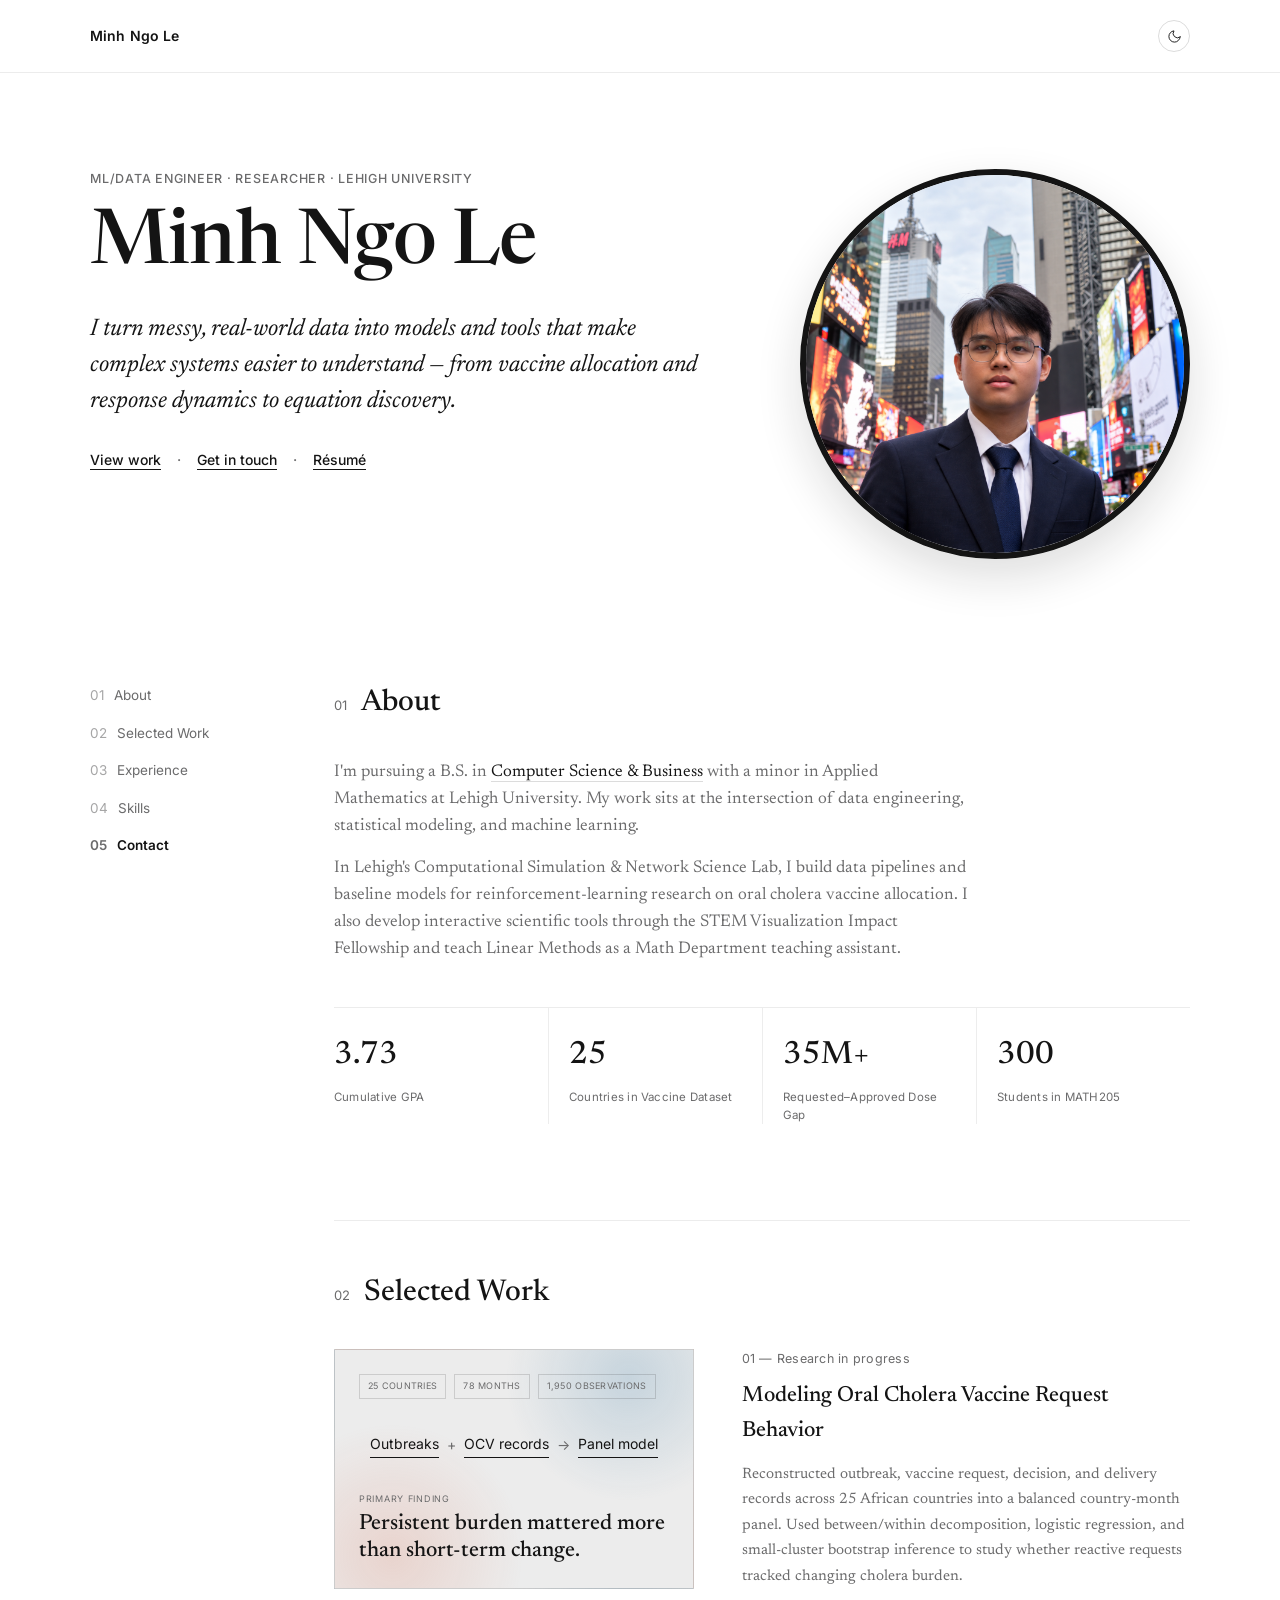
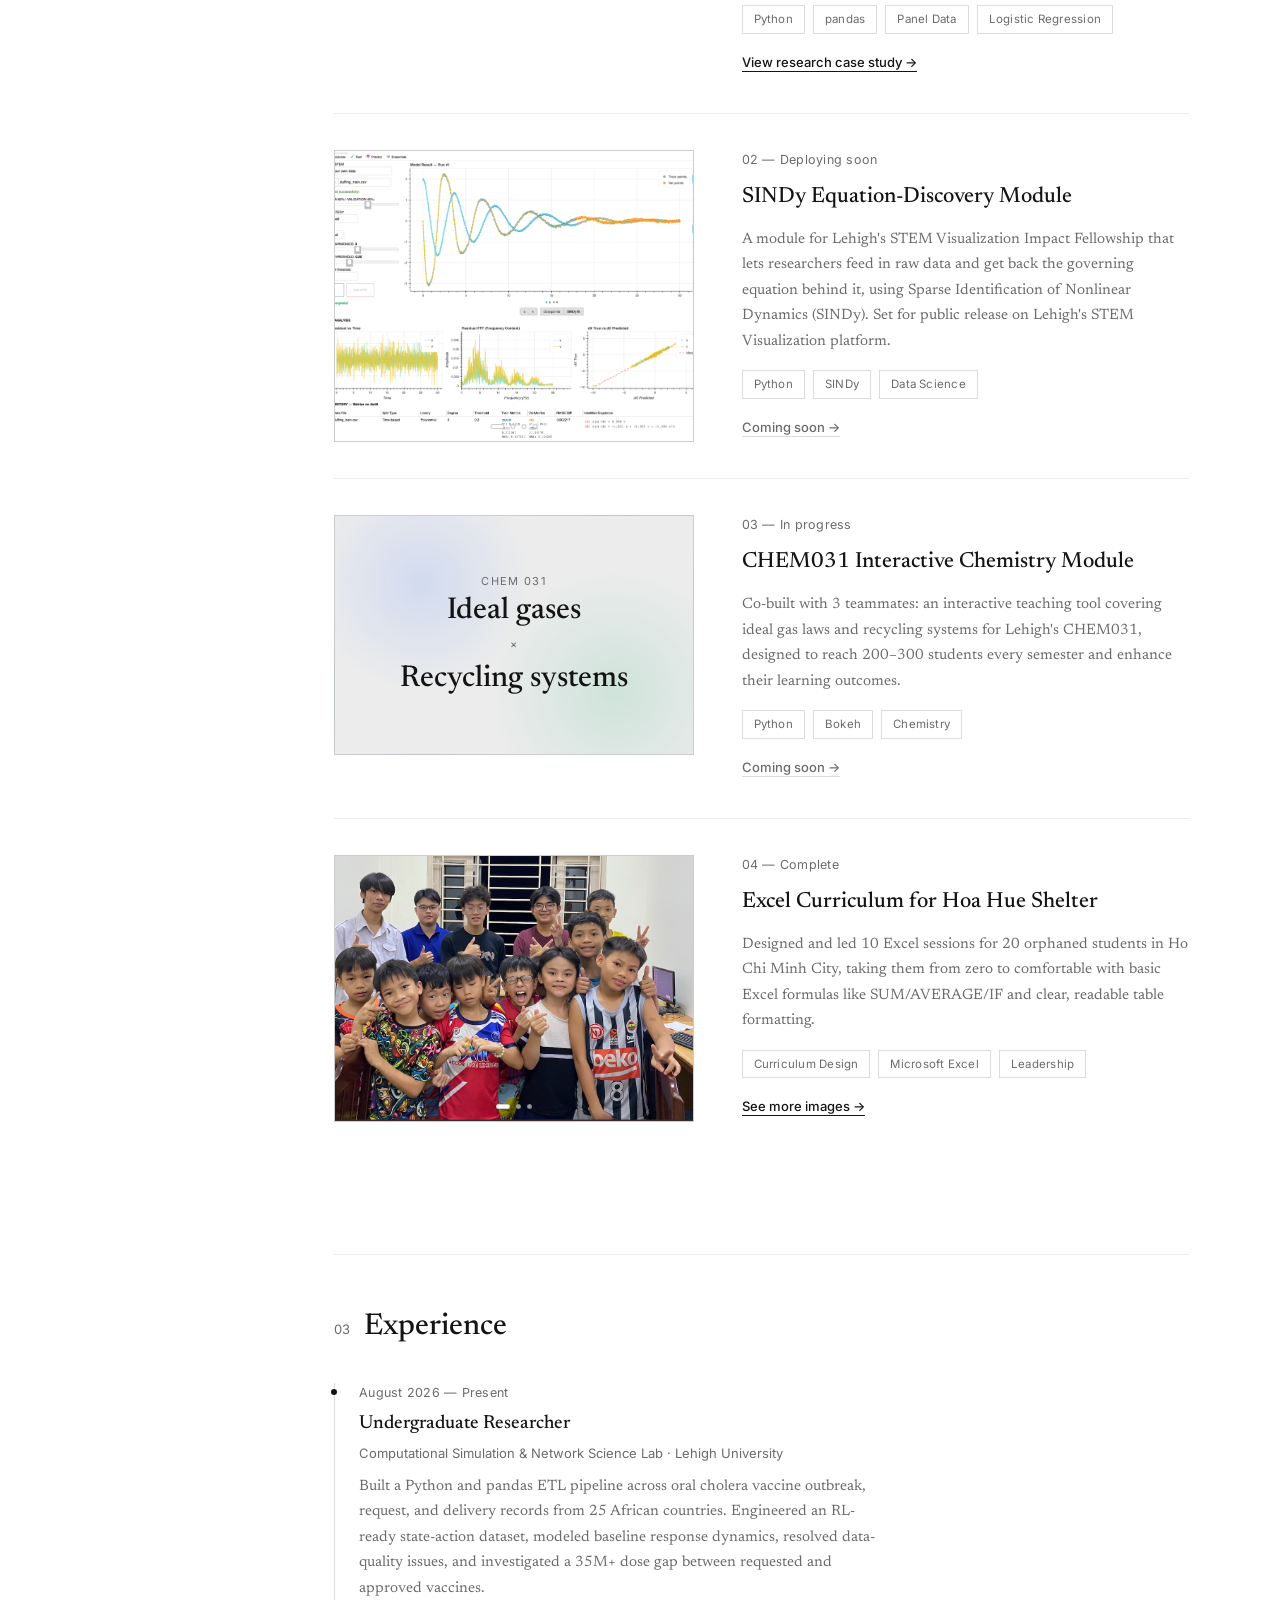
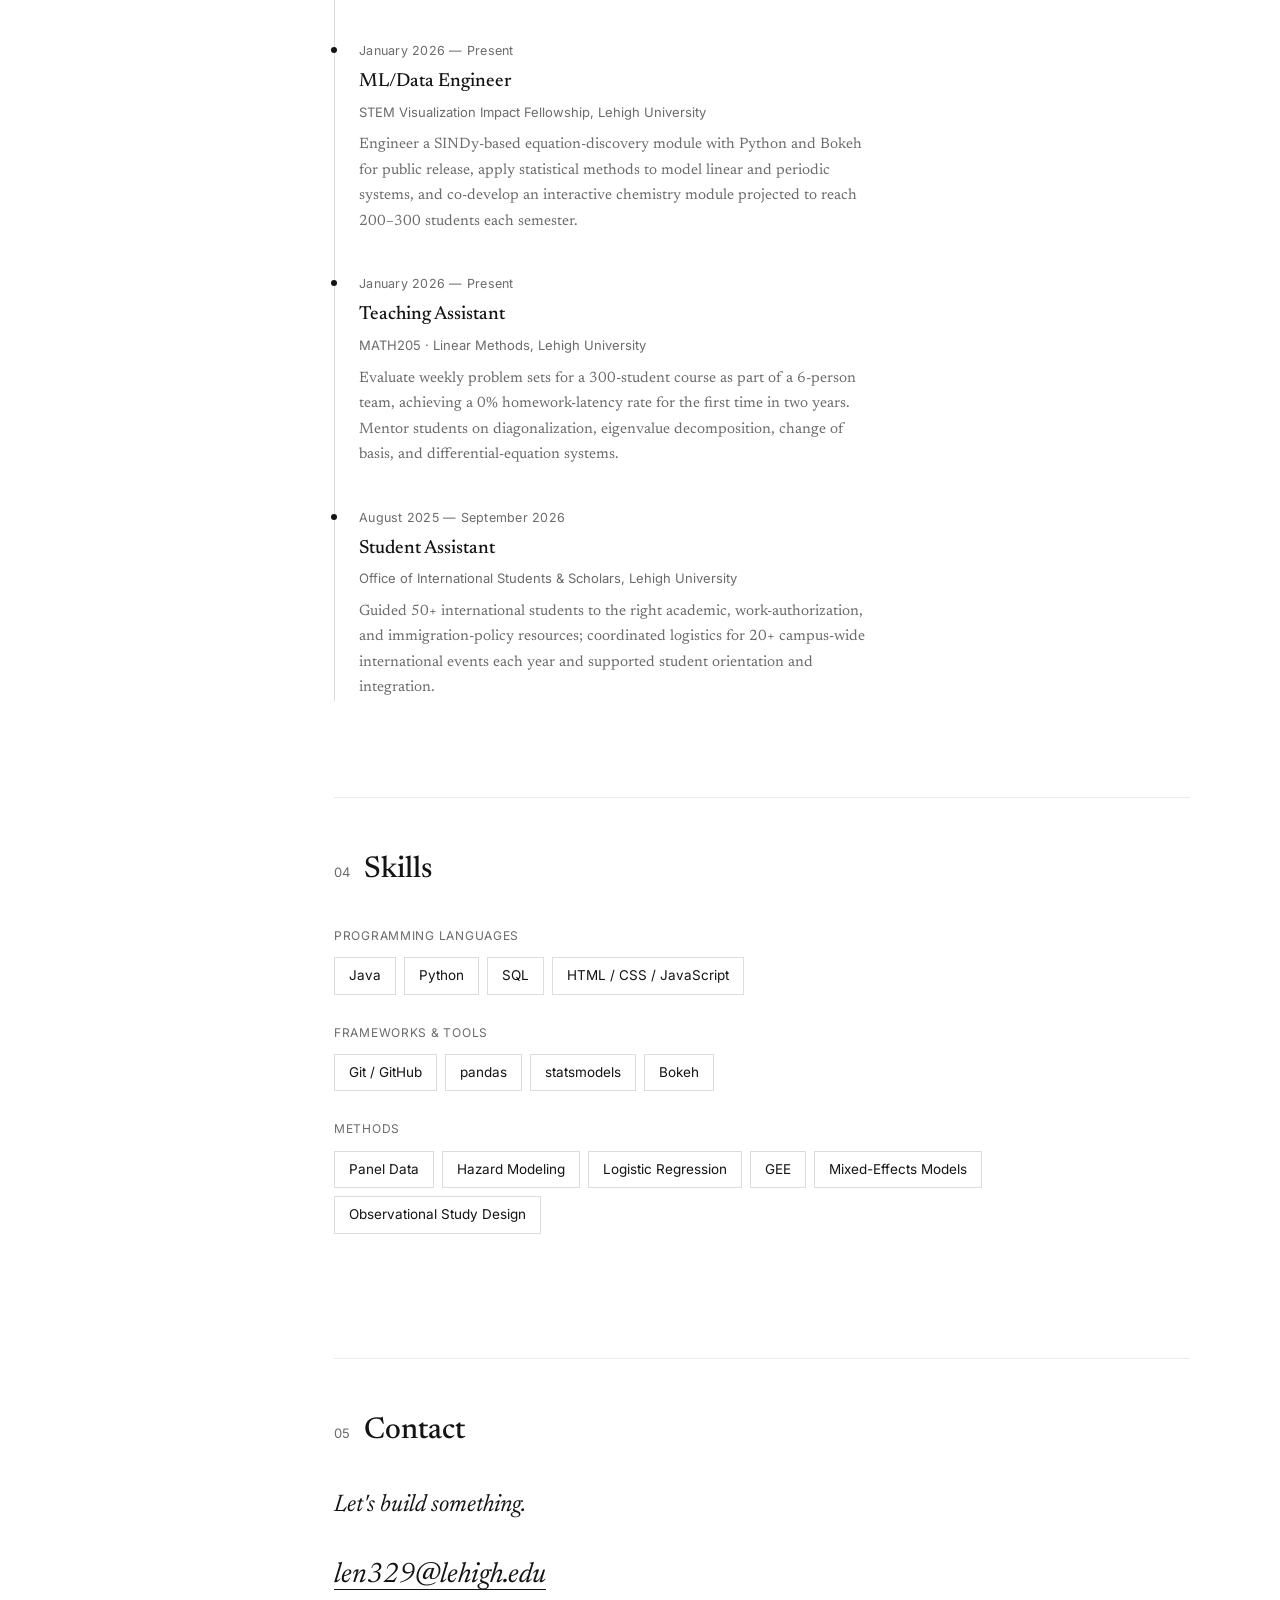
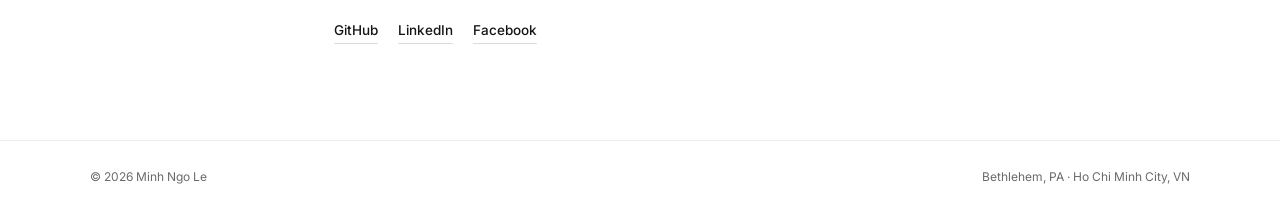
==== commit 5896b584: "name change" ====
--- a/index.html
+++ b/index.html
@@ -4,9 +4,9 @@
 <head>
   <meta charset="UTF-8">
   <meta name="viewport" content="width=device-width, initial-scale=1.0">
-  <title>Le Minh Ngo — ML/Data Engineer &amp; Researcher</title>
+  <title>Minh Ngo Le — ML/Data Engineer &amp; Researcher</title>
   <meta name="description"
-    content="Le Minh Ngo is a Computer Science and Business student at Lehigh University working across machine learning, data engineering, and applied research.">
+    content="Minh Ngo Le is a Computer Science and Business student at Lehigh University working across machine learning, data engineering, and applied research.">
   <link rel="preconnect" href="https://fonts.googleapis.com">
   <link rel="preconnect" href="https://fonts.gstatic.com" crossorigin>
   <link
@@ -27,7 +27,7 @@
   <!-- ---------- TOP BAR ---------- -->
   <div class="topbar">
     <div class="wrap topbar-inner">
-      <a href="#top" class="wordmark">Le Minh Ngo</a>
+      <a href="#top" class="wordmark">Minh Ngo Le</a>
       <button class="theme-toggle" id="themeToggle" aria-label="Toggle dark mode">
         <svg class="icon-sun" viewBox="0 0 24 24" fill="none" stroke="currentColor" stroke-width="1.5"
           stroke-linecap="round" stroke-linejoin="round">
@@ -48,7 +48,7 @@
     <div class="wrap hero-inner">
       <div class="hero-text">
         <p class="kicker">ML/Data Engineer · Researcher · Lehigh University</p>
-        <h1 class="hero-name">Le Minh Ngo</h1>
+        <h1 class="hero-name">Minh Ngo Le</h1>
         <p class="lede reveal">
           I turn messy, real-world data into models and tools that make complex systems easier to understand —
           from vaccine allocation and response dynamics to equation discovery.
@@ -62,7 +62,7 @@
         </div>
       </div>
       <div class="hero-avatar reveal">
-        <img src="images/avatar.png" alt="Le Minh Ngo">
+        <img src="images/avatar.png" alt="Minh Ngo Le">
       </div>
     </div>
   </header>
@@ -322,7 +322,7 @@
 
   <footer>
     <div class="wrap footer-inner">
-      <span>© 2026 Le Minh Ngo</span>
+      <span>© 2026 Minh Ngo Le</span>
       <span>Bethlehem, PA · Ho Chi Minh City, VN</span>
     </div>
   </footer>
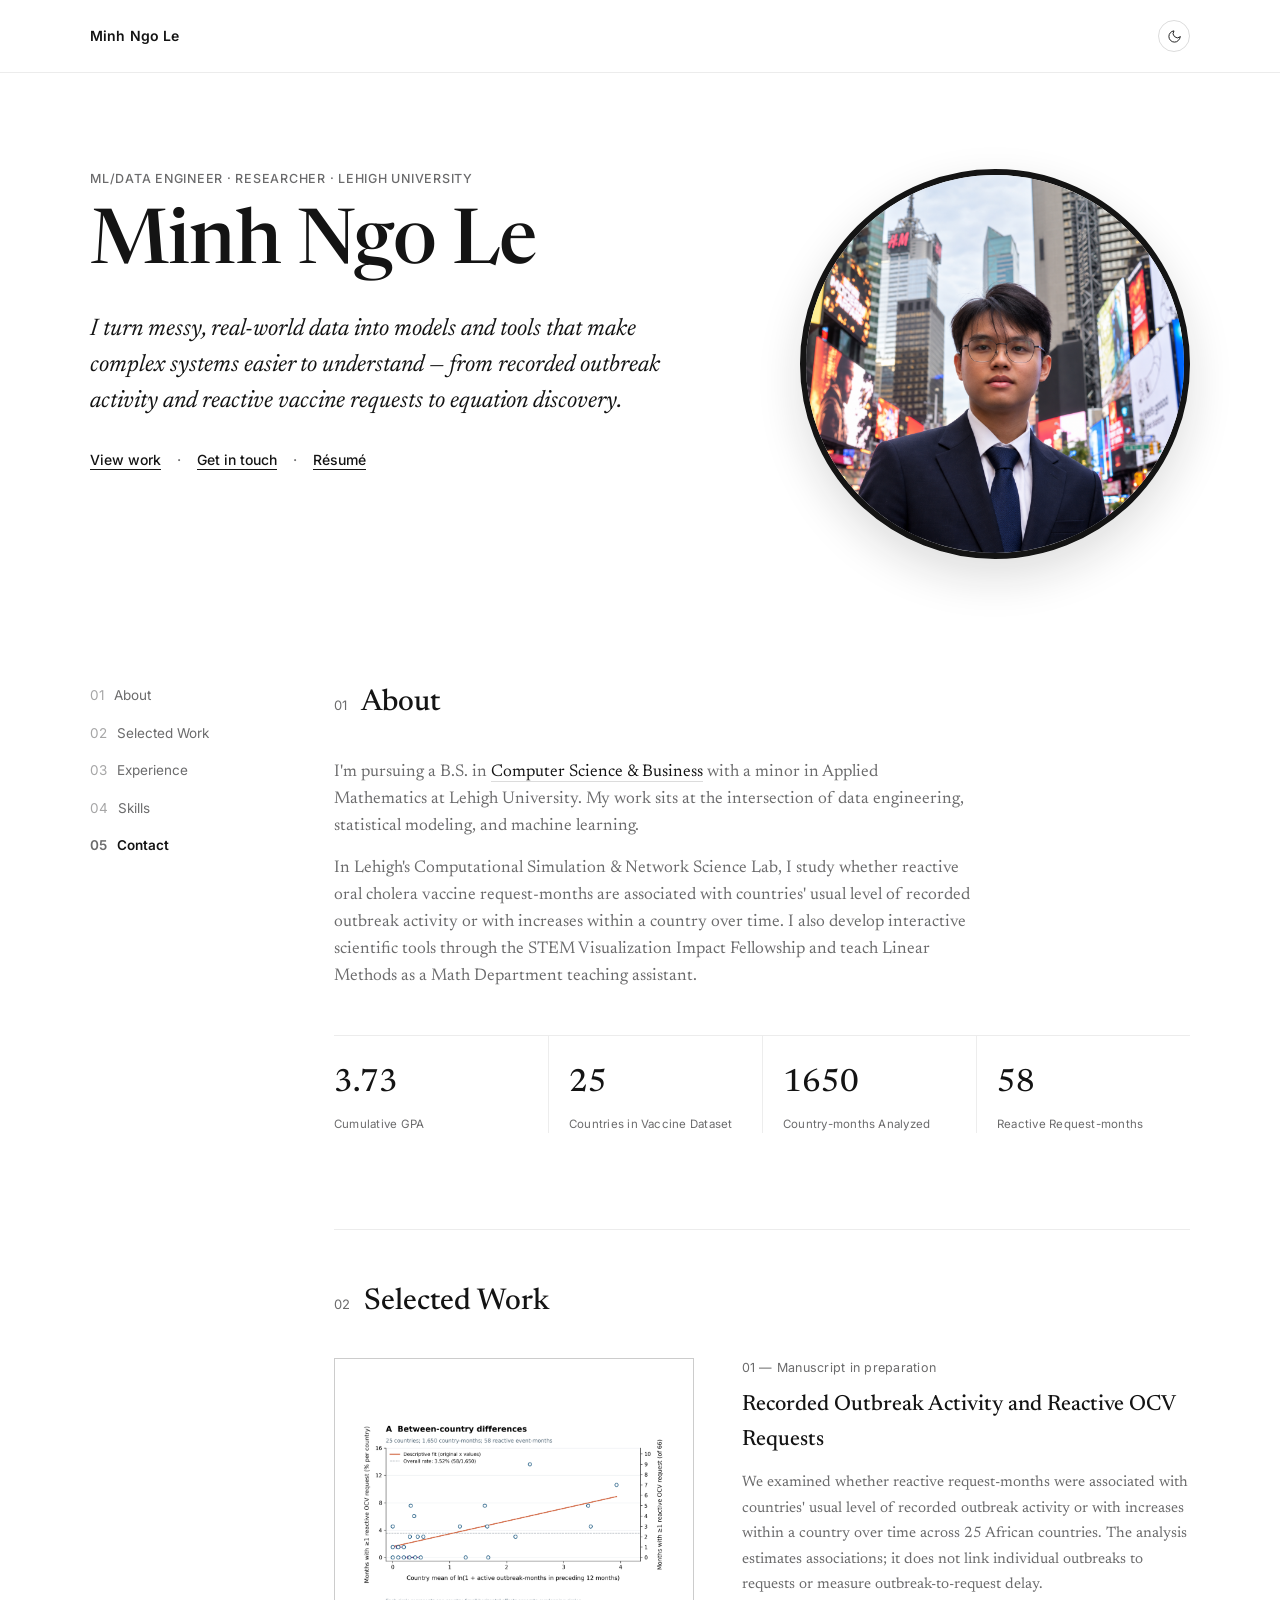
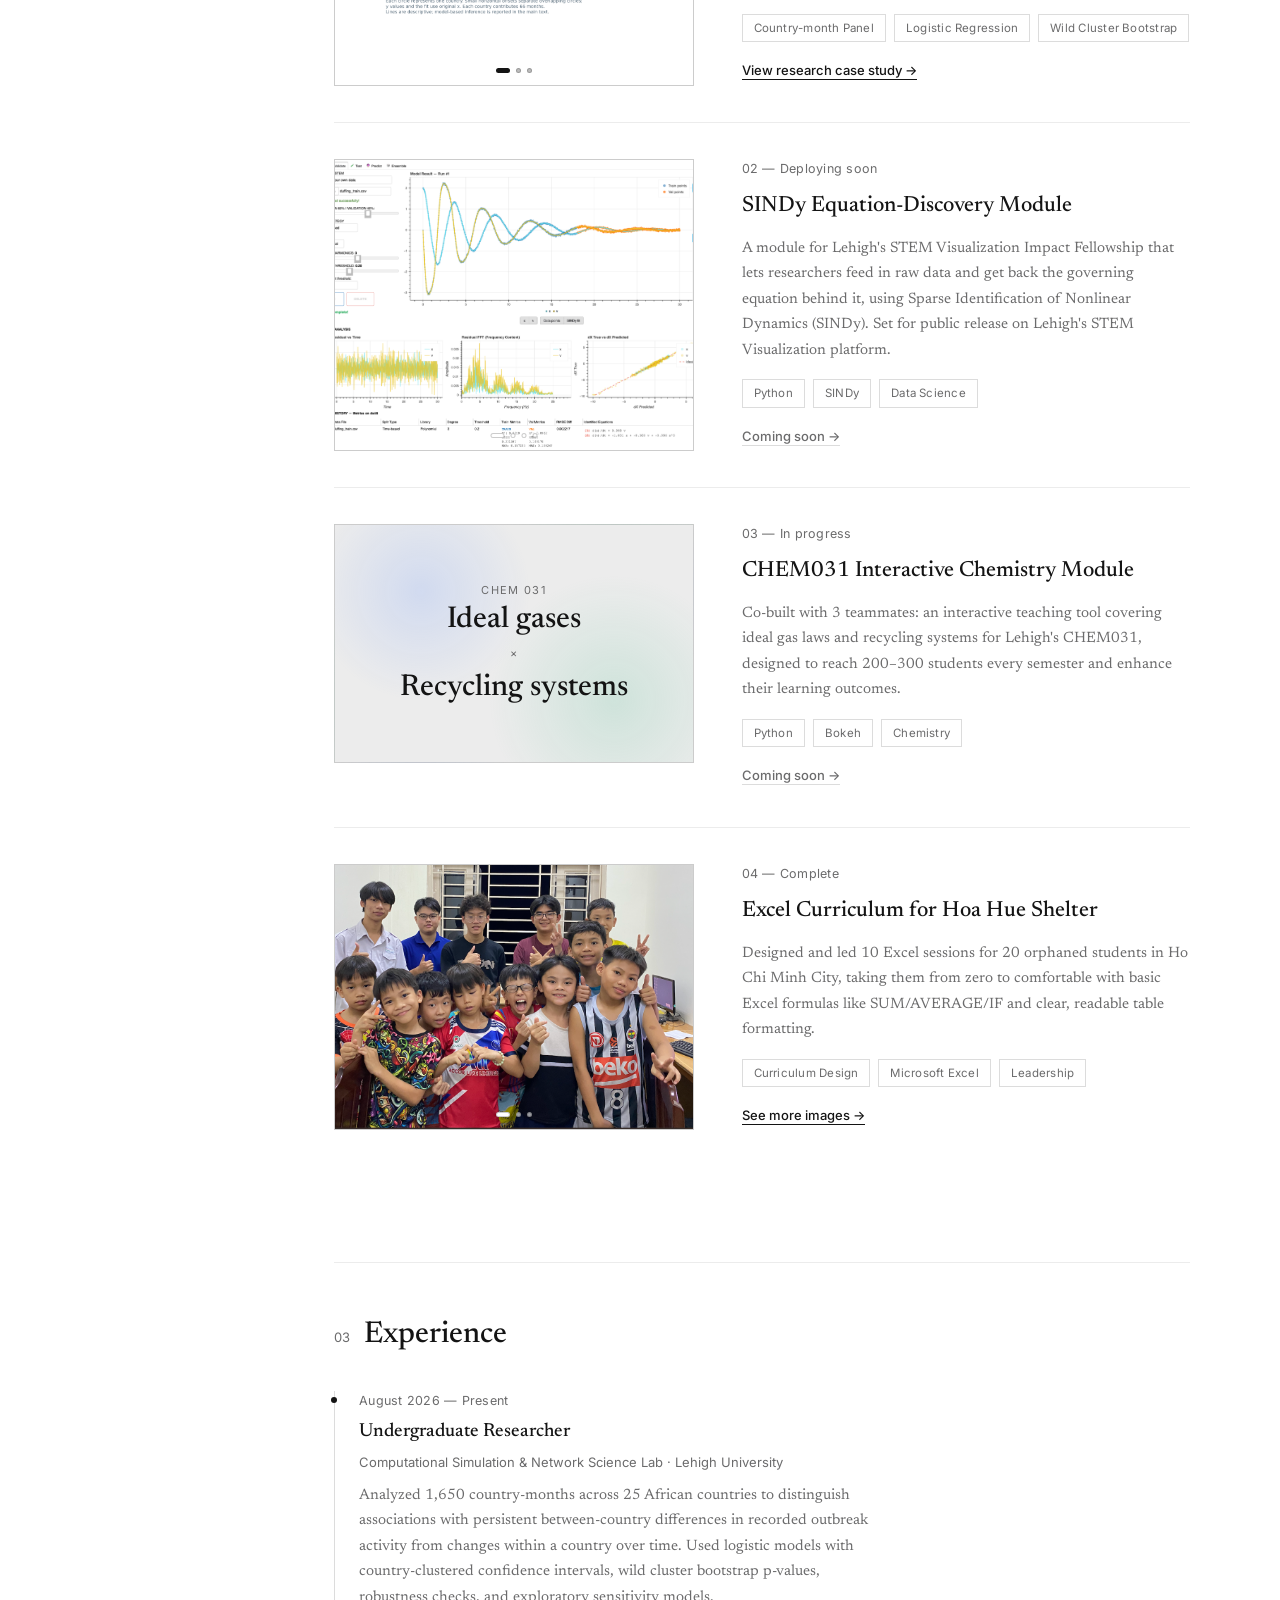
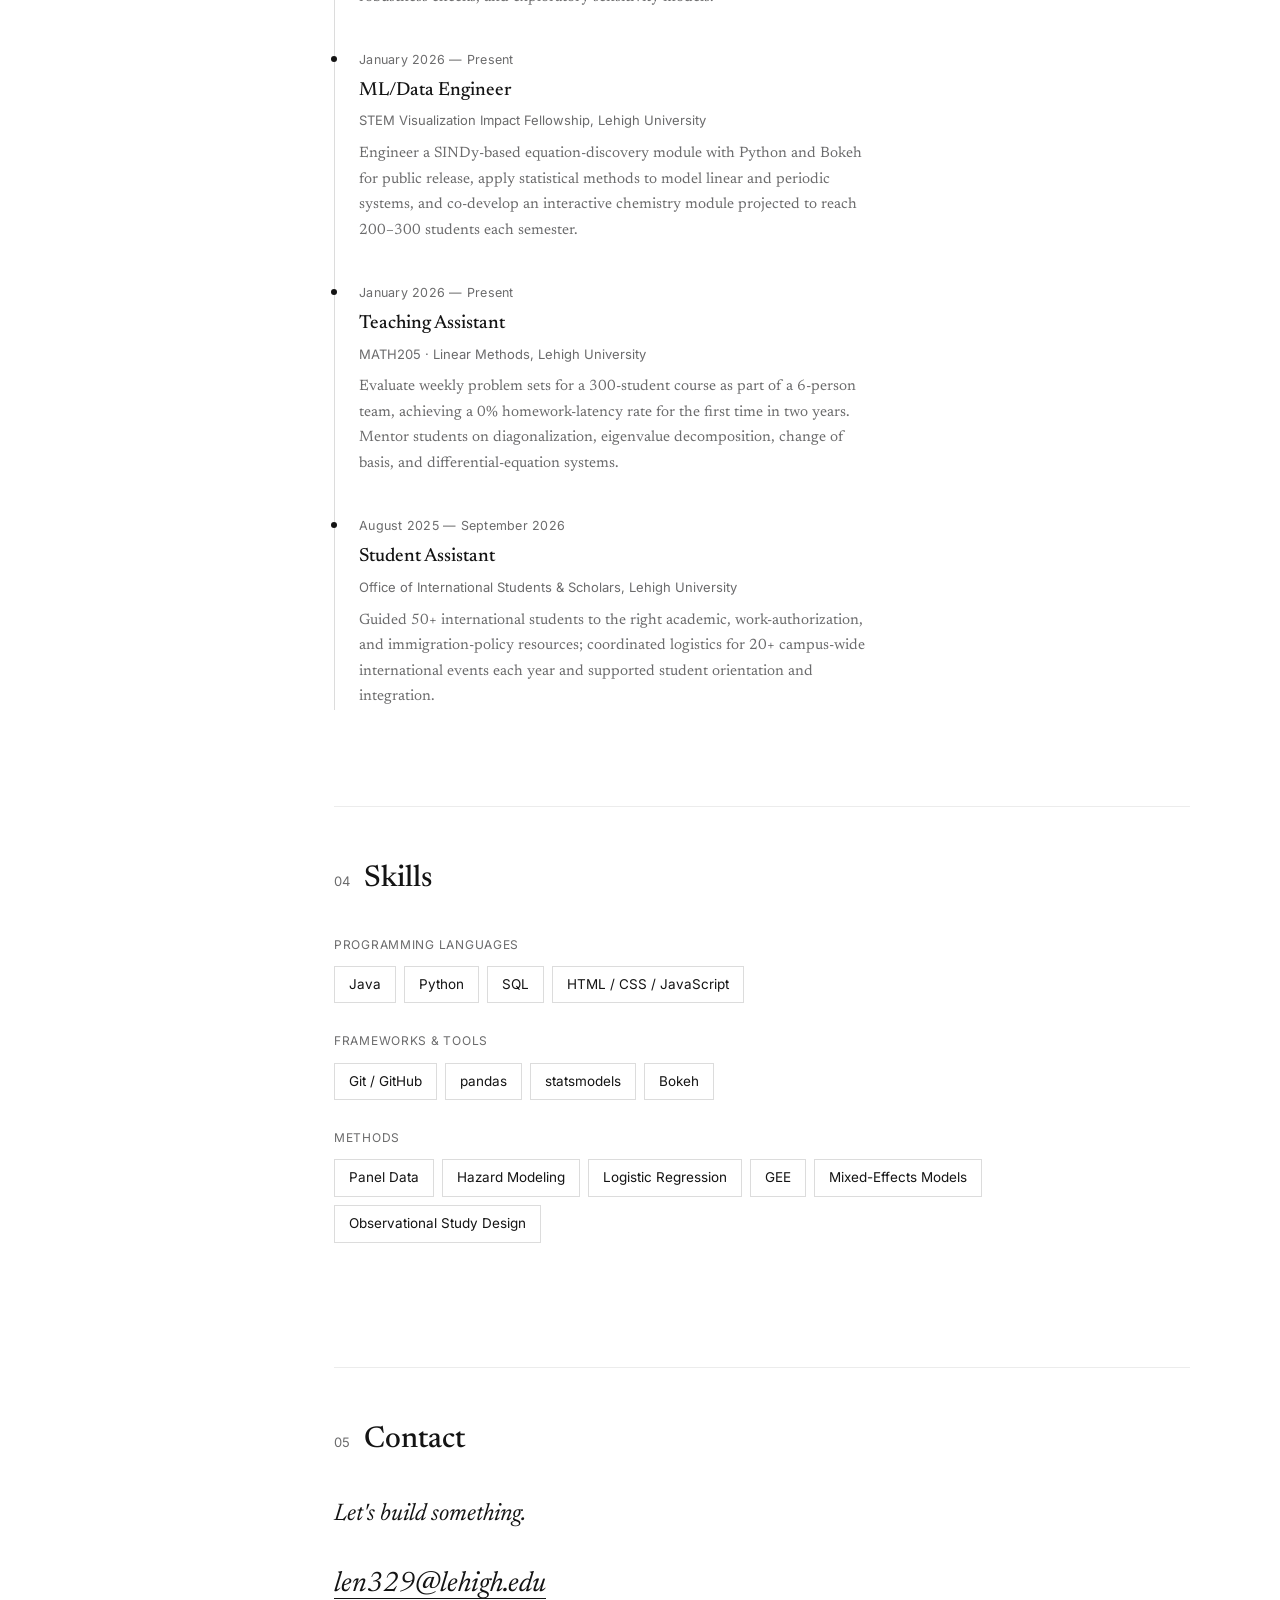
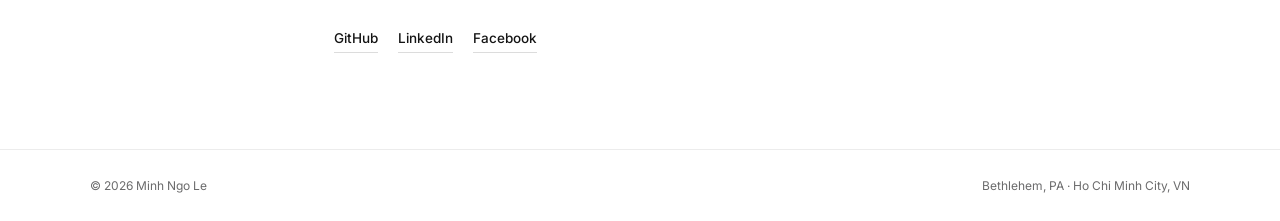
==== commit 1e8139c0: "update OCV research case study" ====
--- a/index.html
+++ b/index.html
@@ -51,7 +51,7 @@
         <h1 class="hero-name">Minh Ngo Le</h1>
         <p class="lede reveal">
           I turn messy, real-world data into models and tools that make complex systems easier to understand —
-          from vaccine allocation and response dynamics to equation discovery.
+          from recorded outbreak activity and reactive vaccine requests to equation discovery.
         </p>
         <div class="hero-links">
           <a href="#work">View work</a>
@@ -93,10 +93,10 @@
           <p>I'm pursuing a B.S. in <a href="https://csb.lehigh.edu/" target="_blank" rel="noopener">Computer
               Science &amp; Business</a> with a minor in Applied Mathematics at Lehigh University. My work sits at
             the intersection of data engineering, statistical modeling, and machine learning.</p>
-          <p>In Lehigh's Computational Simulation &amp; Network Science Lab, I build data pipelines and baseline
-            models for reinforcement-learning research on oral cholera vaccine allocation. I also develop
-            interactive scientific tools through the STEM Visualization Impact Fellowship and teach Linear
-            Methods as a Math Department teaching assistant.</p>
+          <p>In Lehigh's Computational Simulation &amp; Network Science Lab, I study whether reactive oral cholera
+            vaccine request-months are associated with countries' usual level of recorded outbreak activity or
+            with increases within a country over time. I also develop interactive scientific tools through the
+            STEM Visualization Impact Fellowship and teach Linear Methods as a Math Department teaching assistant.</p>
         </div>
 
         <div class="stat-row reveal">
@@ -109,12 +109,12 @@
             <div class="lbl">Countries in Vaccine Dataset</div>
           </div>
           <div class="stat">
-            <div class="num" data-count="35" data-suffix="M+">0</div>
-            <div class="lbl">Requested–Approved Dose Gap</div>
+            <div class="num" data-count="1650" data-suffix="">0</div>
+            <div class="lbl">Country-months Analyzed</div>
           </div>
           <div class="stat">
-            <div class="num" data-count="300">0</div>
-            <div class="lbl">Students in MATH205</div>
+            <div class="num" data-count="58">0</div>
+            <div class="lbl">Reactive Request-months</div>
           </div>
         </div>
       </section>
@@ -128,29 +128,20 @@
 
         <!-- Project 1 -->
         <article class="project reveal">
-          <div class="project-visual research-preview" aria-label="Oral cholera vaccine research pipeline">
-            <div class="research-preview-top">
-              <span>25 countries</span>
-              <span>78 months</span>
-              <span>1,950 observations</span>
-            </div>
-            <div class="research-preview-flow">
-              <span>Outbreaks</span><i>+</i><span>OCV records</span><i>→</i><span>Panel model</span>
-            </div>
-            <div class="research-preview-result">
-              <small>Primary finding</small>
-              <strong>Persistent burden mattered more than short-term change.</strong>
-            </div>
-          </div>
+          <div class="project-visual carousel research-carousel" data-images='[
+            "images/ocv-figure-1a.png",
+            "images/ocv-figure-1b.png",
+            "images/ocv-figure-2.png"
+          ]'></div>
           <div class="project-body">
-            <div class="project-meta">01 — Research in progress</div>
-            <h3 class="project-title">Modeling Oral Cholera Vaccine Request Behavior</h3>
-            <p class="project-desc">Reconstructed outbreak, vaccine request, decision, and delivery records across
-              25 African countries into a balanced country-month panel. Used between/within decomposition,
-              logistic regression, and small-cluster bootstrap inference to study whether reactive requests tracked
-              changing cholera burden.</p>
+            <div class="project-meta">01 — Manuscript in preparation</div>
+            <h3 class="project-title">Recorded Outbreak Activity and Reactive OCV Requests</h3>
+            <p class="project-desc">We examined whether reactive request-months were associated with countries'
+              usual level of recorded outbreak activity or with increases within a country over time across 25
+              African countries. The analysis estimates associations; it does not link individual outbreaks to
+              requests or measure outbreak-to-request delay.</p>
             <div class="project-tags">
-              <span>Python</span><span>pandas</span><span>Panel Data</span><span>Logistic Regression</span>
+              <span>Country-month Panel</span><span>Logistic Regression</span><span>Wild Cluster Bootstrap</span>
             </div>
             <a href="research.html" class="project-link">View research case study →</a>
           </div>
@@ -233,10 +224,10 @@
             <div class="tl-date">August 2026 — Present</div>
             <div class="tl-role">Undergraduate Researcher</div>
             <div class="tl-org">Computational Simulation &amp; Network Science Lab · Lehigh University</div>
-            <p class="tl-desc">Built a Python and pandas ETL pipeline across oral cholera vaccine outbreak,
-              request, and delivery records from 25 African countries. Engineered an RL-ready state-action dataset,
-              modeled baseline response dynamics, resolved data-quality issues, and investigated a 35M+ dose gap
-              between requested and approved vaccines.</p>
+            <p class="tl-desc">Analyzed 1,650 country-months across 25 African countries to distinguish associations
+              with persistent between-country differences in recorded outbreak activity from changes within a
+              country over time. Used logistic models with country-clustered confidence intervals, wild cluster
+              bootstrap p-values, robustness checks, and exploratory sensitivity models.</p>
           </div>
           <div class="tl-item reveal">
             <div class="tl-date">January 2026 — Present</div>
--- a/style.css
+++ b/style.css
@@ -618,6 +618,21 @@
   pointer-events: none;
 }
 
+.research-carousel .carousel-track img {
+  object-fit: contain;
+  padding: 8px;
+  background: #fff;
+}
+
+.research-carousel .carousel-dot {
+  background: rgba(20, 20, 20, .28);
+  border-color: rgba(20, 20, 20, .22);
+}
+
+.research-carousel .carousel-dot.active {
+  background: #141414;
+}
+
 .carousel-dots {
   position: absolute;
   bottom: 12px;
@@ -1077,6 +1092,40 @@
   margin-top: 10px;
 }
 
+.paper-finding {
+  display: grid;
+  grid-template-columns: minmax(150px, .42fr) 1fr;
+  align-items: center;
+  gap: 28px;
+  margin: 28px 0;
+  padding: 28px;
+  border: 1px solid var(--line);
+  background: var(--line-soft);
+}
+
+.paper-finding strong {
+  font-size: clamp(34px, 6vw, 58px);
+  font-weight: 500;
+  line-height: 1;
+}
+
+.paper-finding p {
+  color: var(--fg-dim);
+  font-size: 16px;
+  line-height: 1.55;
+}
+
+.publication-pending {
+  display: inline-block;
+  margin-top: 26px;
+  padding: 9px 14px;
+  border: 1px solid var(--line);
+  color: var(--fg-dim);
+  font-family: 'Inter', sans-serif;
+  font-size: 12px;
+  letter-spacing: .02em;
+}
+
 .case-cta {
   display: flex;
   align-items: center;
@@ -1130,6 +1179,11 @@
   .case-cta {
     align-items: flex-start;
     flex-direction: column;
+  }
+
+  .paper-finding {
+    grid-template-columns: 1fr;
+    gap: 12px;
   }
 }
 
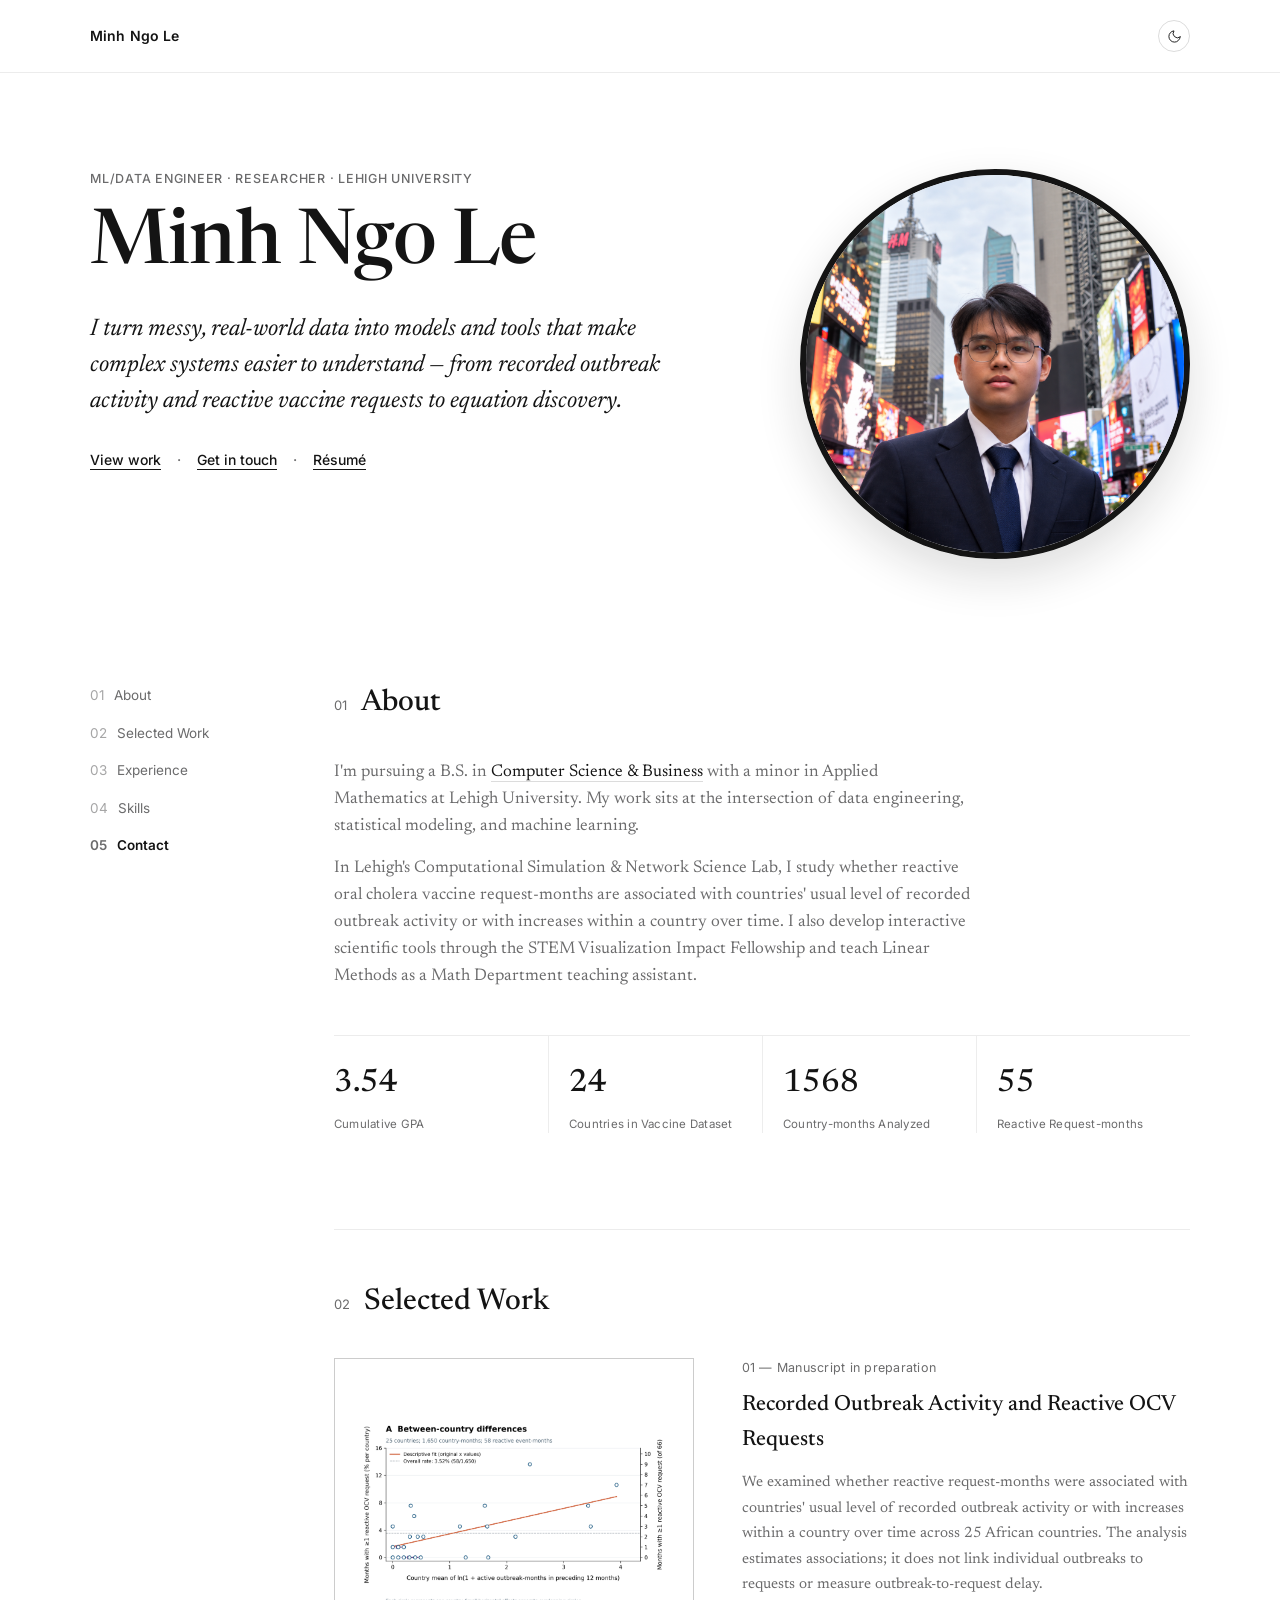
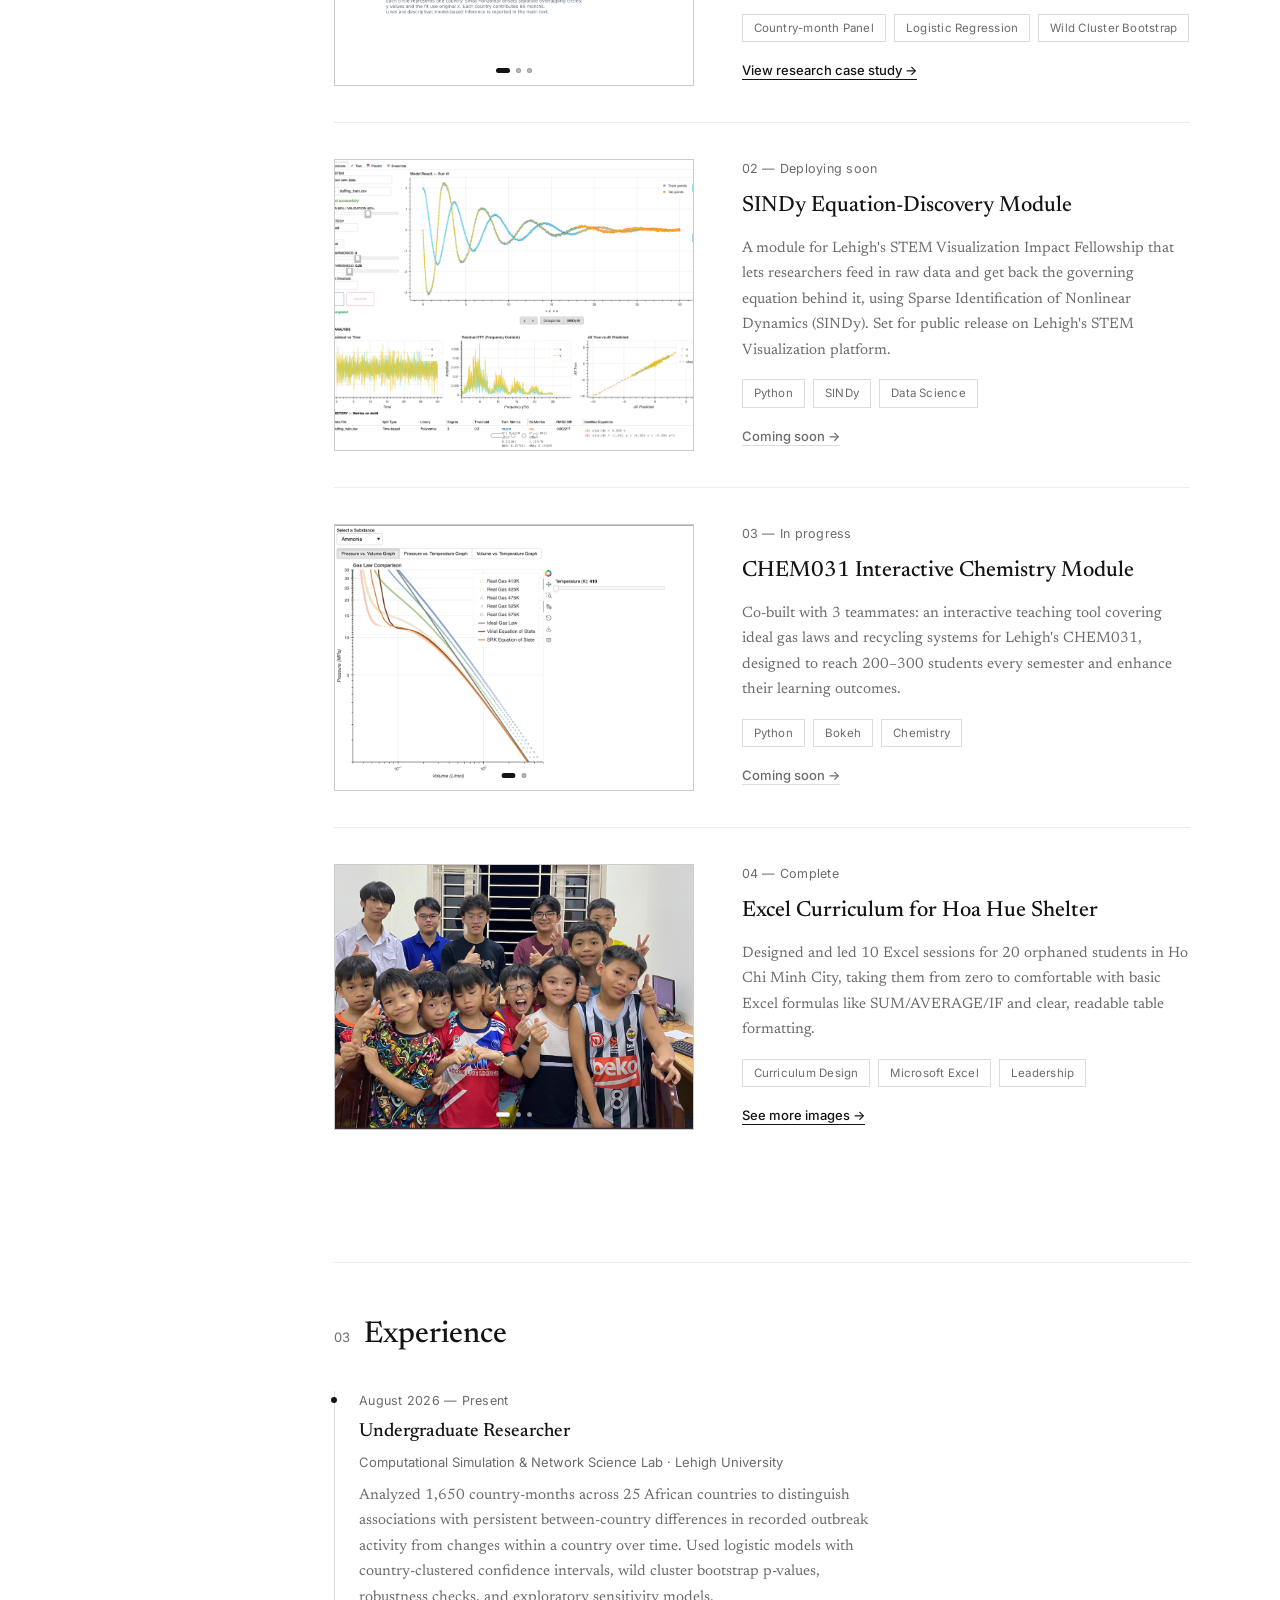
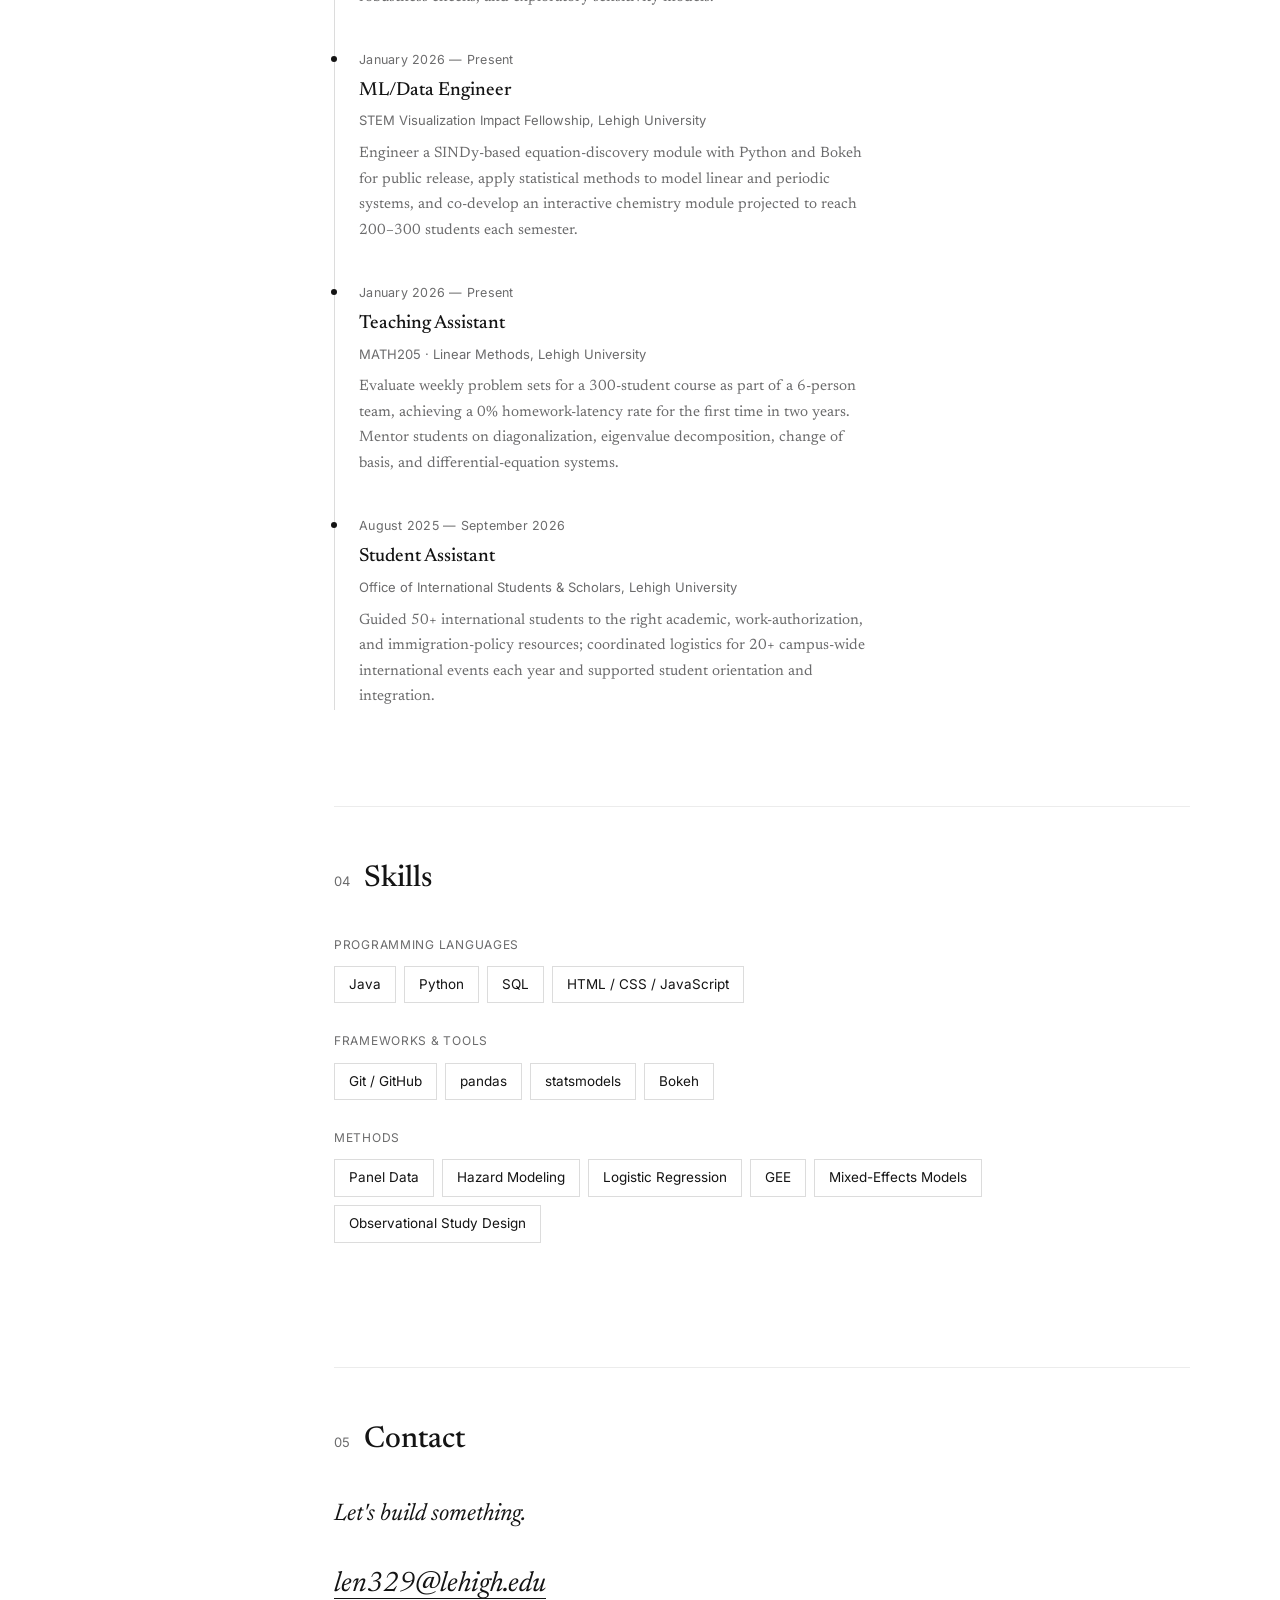
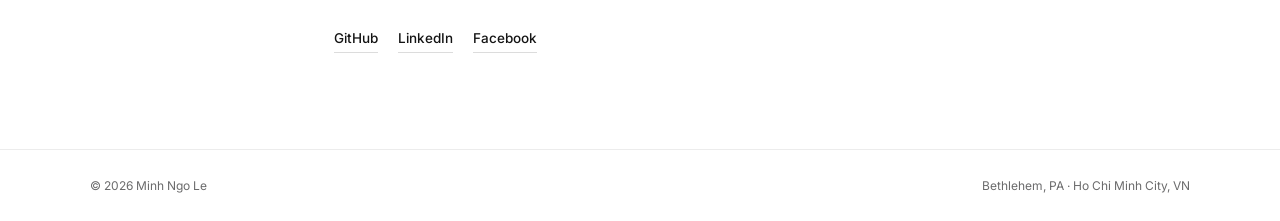
==== commit 4330fd11: "add CHEM031 module previews" ====
--- a/index.html
+++ b/index.html
@@ -171,12 +171,11 @@
 
         <!-- Project 3 -->
         <article class="project reveal">
-          <div class="project-visual project-placeholder" aria-label="CHEM031 module preview">
-            <span class="project-placeholder-code">CHEM 031</span>
-            <strong>Ideal gases</strong>
-            <span class="project-placeholder-divider">×</span>
-            <strong>Recycling systems</strong>
-          </div>
+          <div class="project-visual carousel chem-carousel" aria-label="CHEM031 interactive module previews"
+            data-images='[
+              "images/chem-gas-laws.png",
+              "images/chem-recycle.png"
+            ]'></div>
           <div class="project-body">
             <div class="project-meta">03 — In progress</div>
             <h3 class="project-title">CHEM031 Interactive Chemistry Module</h3>
--- a/style.css
+++ b/style.css
@@ -624,12 +624,26 @@
   background: #fff;
 }
 
+.chem-carousel .carousel-track img {
+  object-fit: contain;
+  background: #fff;
+}
+
 .research-carousel .carousel-dot {
   background: rgba(20, 20, 20, .28);
   border-color: rgba(20, 20, 20, .22);
 }
 
+.chem-carousel .carousel-dot {
+  background: rgba(20, 20, 20, .28);
+  border-color: rgba(20, 20, 20, .22);
+}
+
 .research-carousel .carousel-dot.active {
+  background: #141414;
+}
+
+.chem-carousel .carousel-dot.active {
   background: #141414;
 }
 
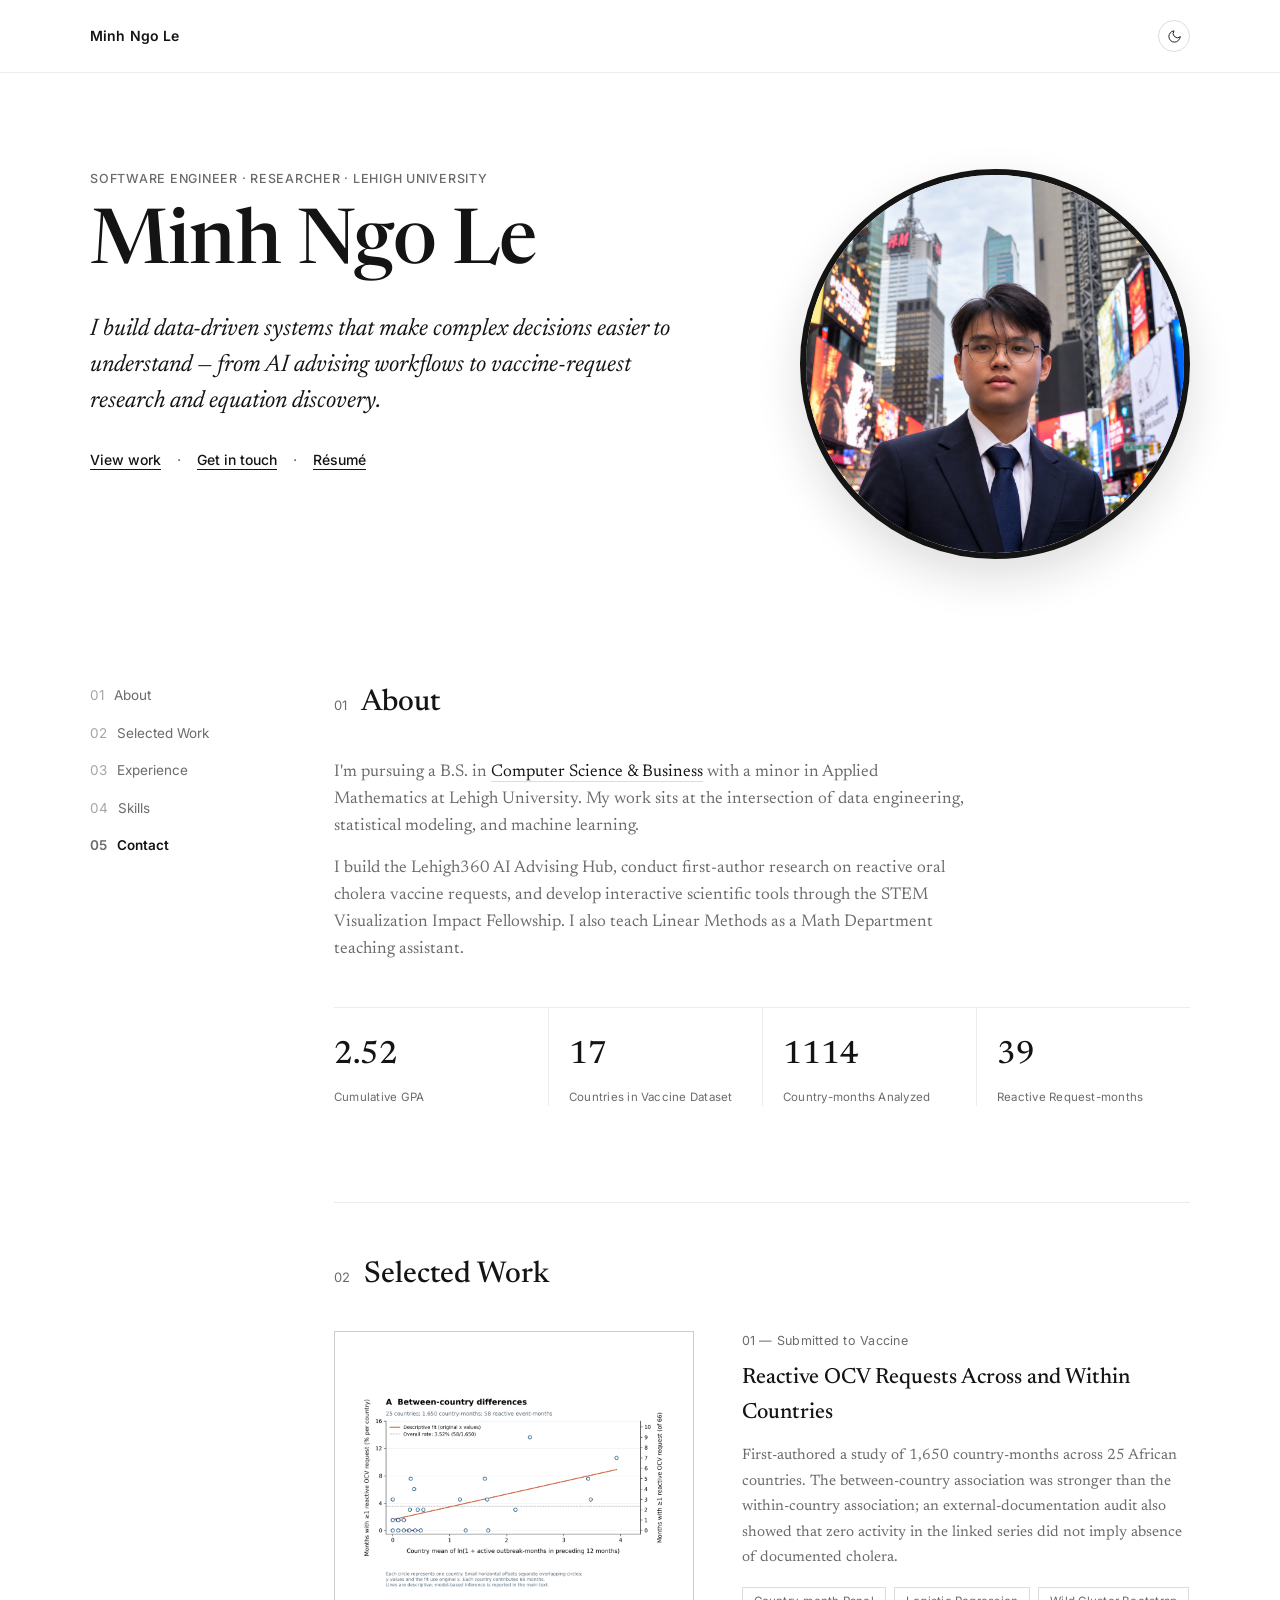
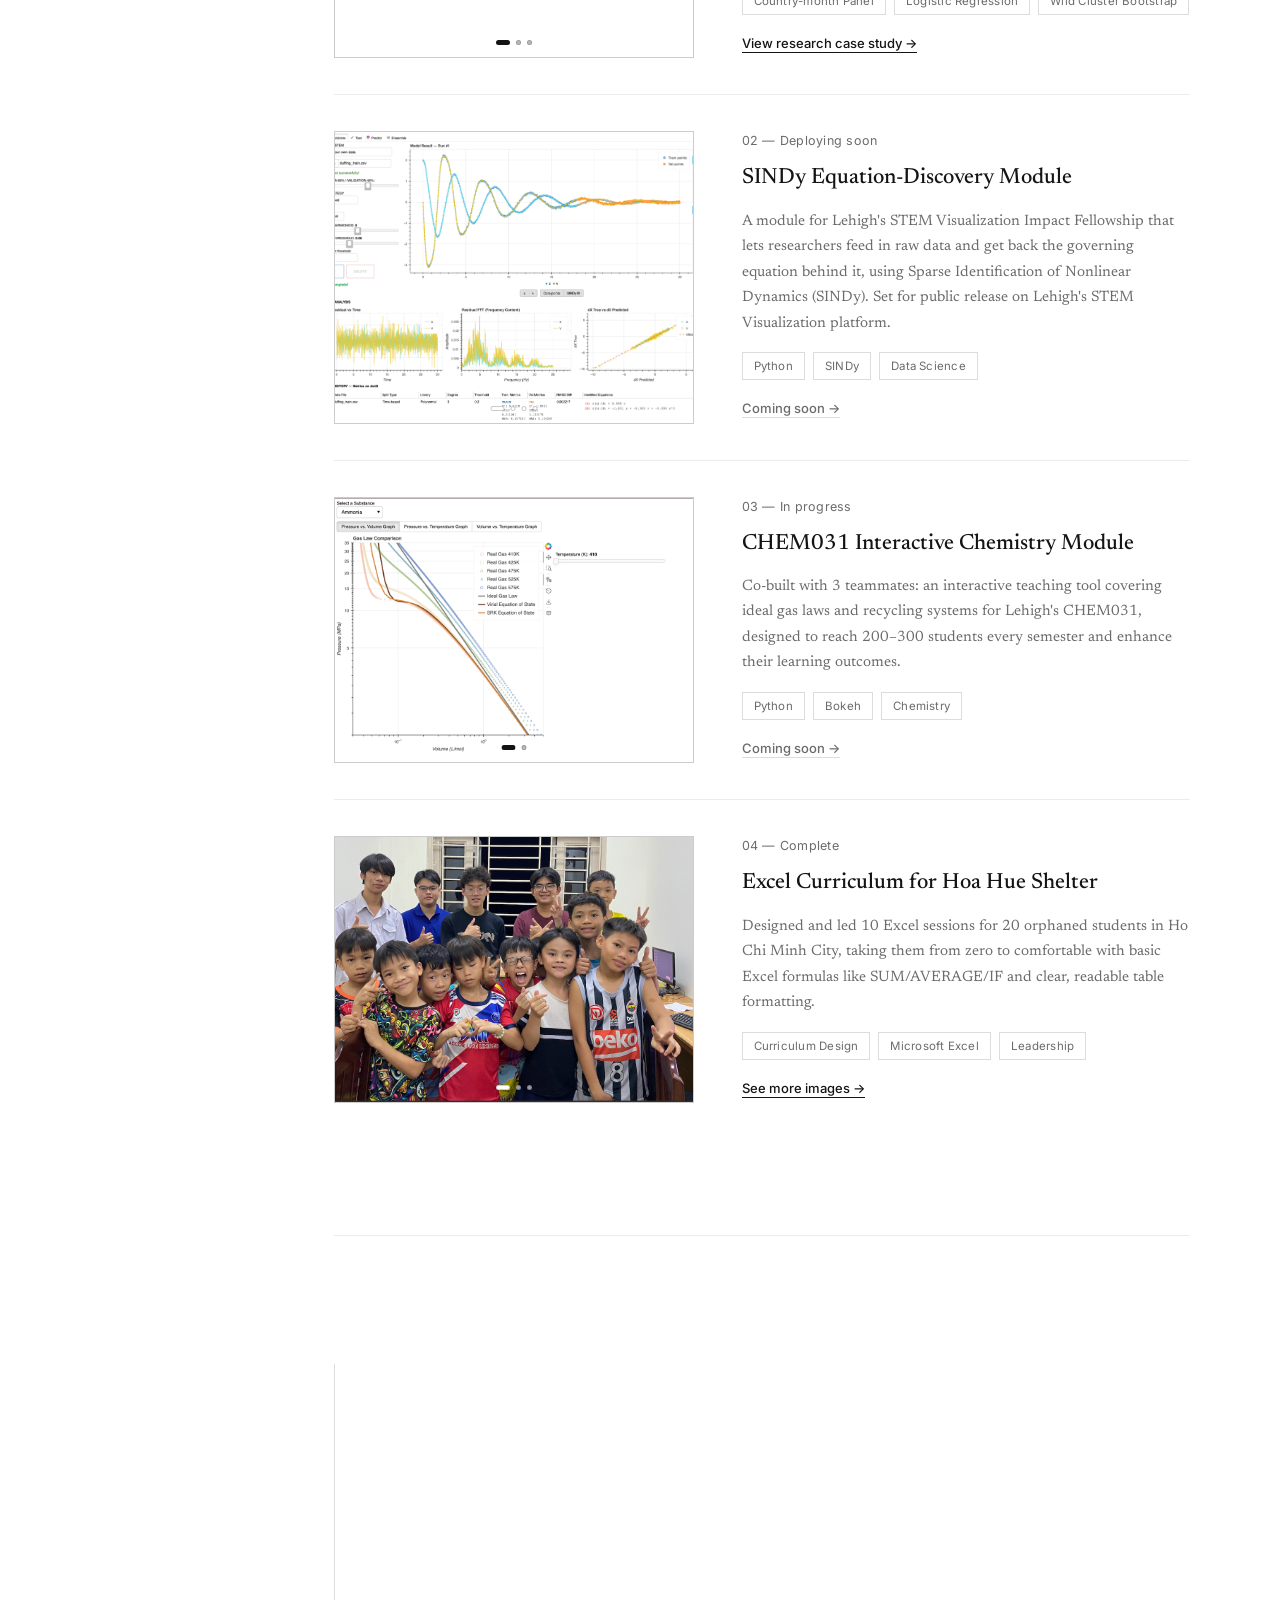
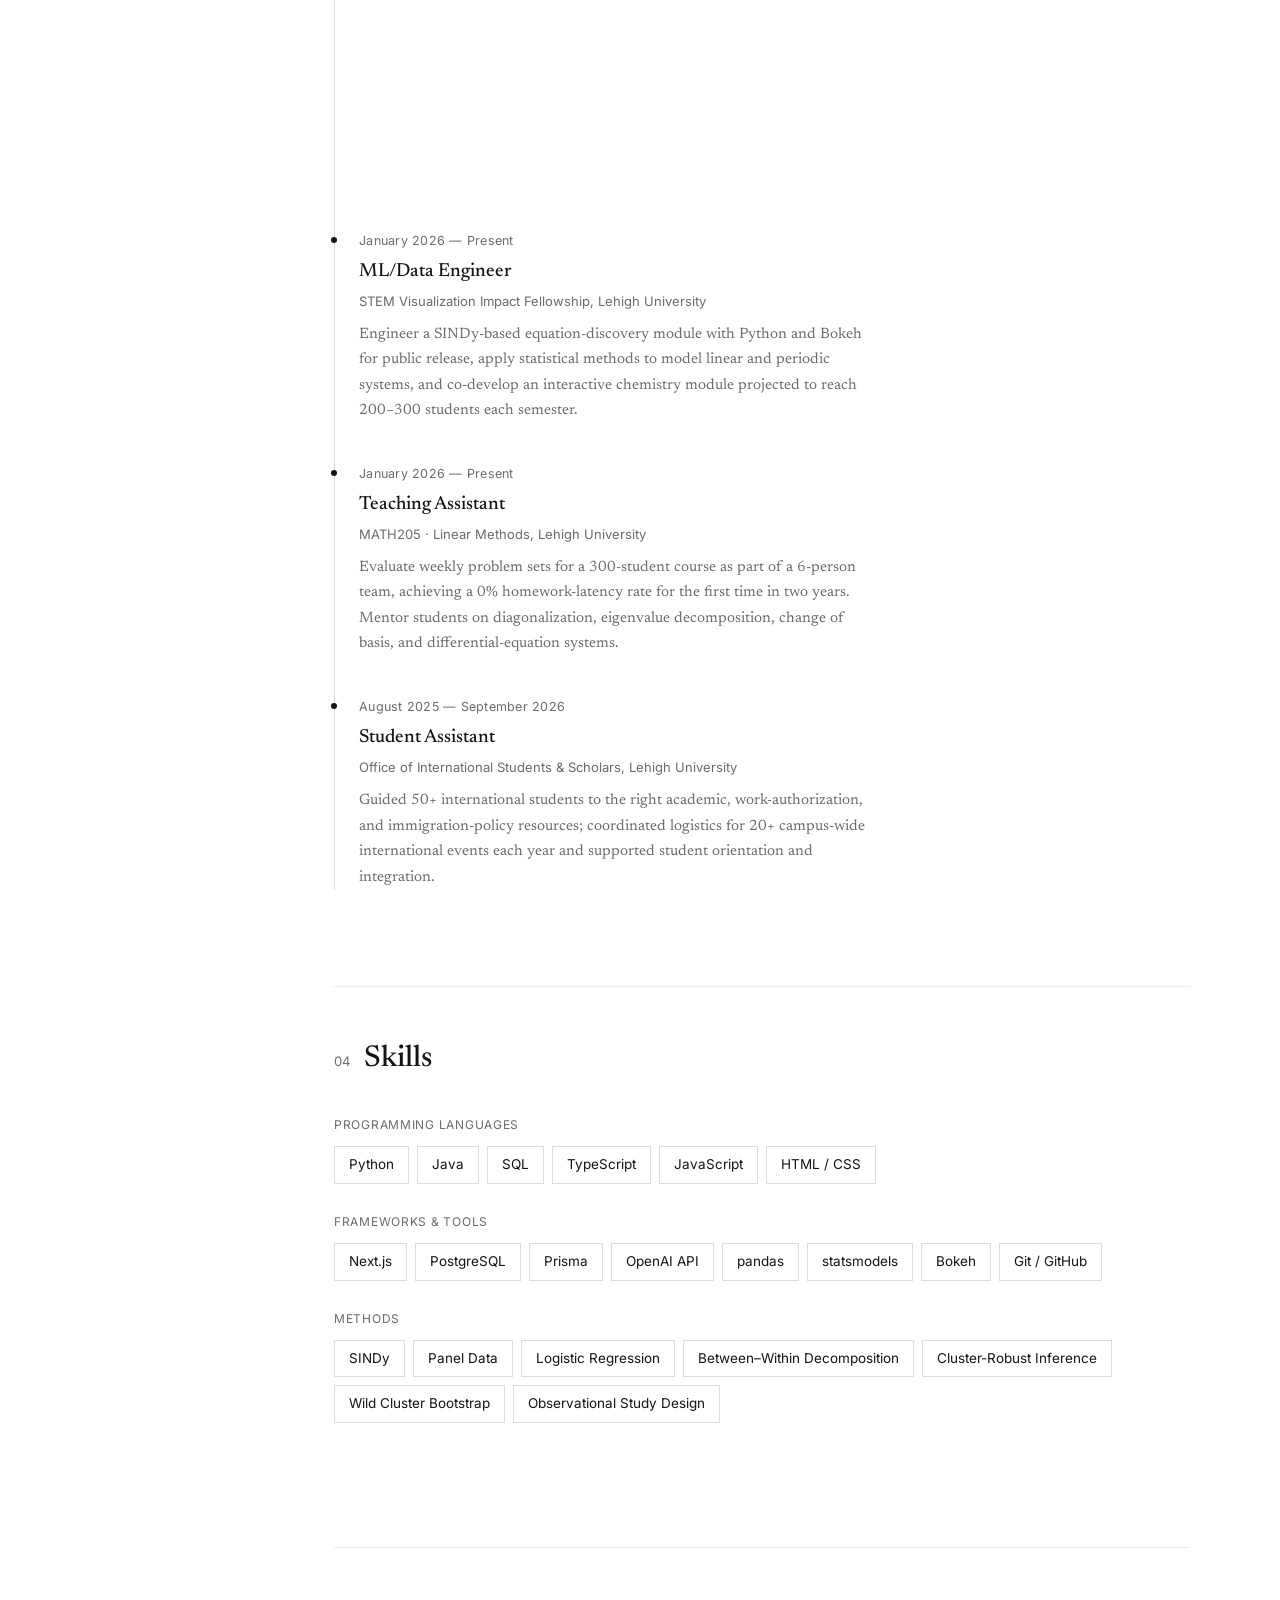
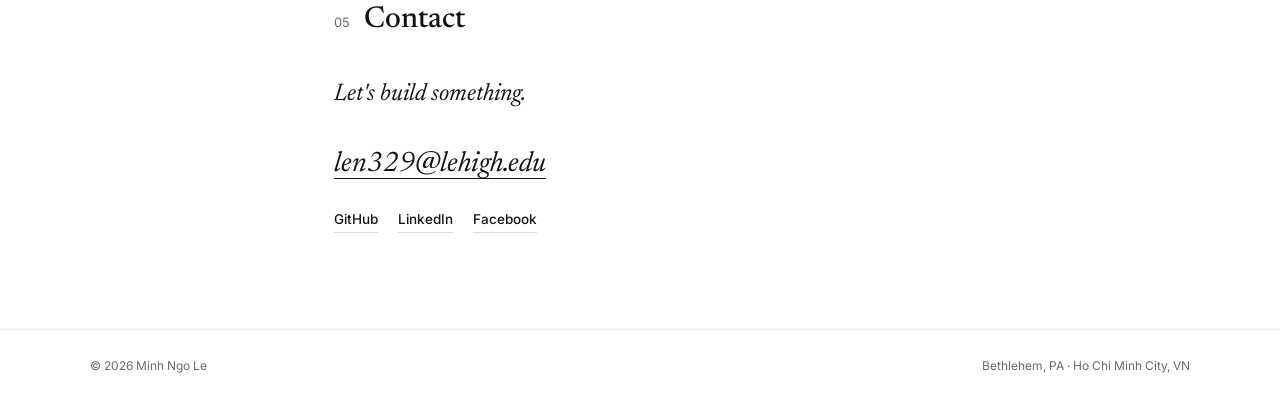
==== commit bd6ef7d5: "update submitted research and LU360 role" ====
--- a/index.html
+++ b/index.html
@@ -4,9 +4,9 @@
 <head>
   <meta charset="UTF-8">
   <meta name="viewport" content="width=device-width, initial-scale=1.0">
-  <title>Minh Ngo Le — ML/Data Engineer &amp; Researcher</title>
+  <title>Minh Ngo Le — Software Engineer &amp; Researcher</title>
   <meta name="description"
-    content="Minh Ngo Le is a Computer Science and Business student at Lehigh University working across machine learning, data engineering, and applied research.">
+    content="Minh Ngo Le is a Computer Science and Business student at Lehigh University building AI products, scientific tools, and applied research.">
   <link rel="preconnect" href="https://fonts.googleapis.com">
   <link rel="preconnect" href="https://fonts.gstatic.com" crossorigin>
   <link
@@ -47,11 +47,11 @@
   <header class="hero" id="top">
     <div class="wrap hero-inner">
       <div class="hero-text">
-        <p class="kicker">ML/Data Engineer · Researcher · Lehigh University</p>
+        <p class="kicker">Software Engineer · Researcher · Lehigh University</p>
         <h1 class="hero-name">Minh Ngo Le</h1>
         <p class="lede reveal">
-          I turn messy, real-world data into models and tools that make complex systems easier to understand —
-          from recorded outbreak activity and reactive vaccine requests to equation discovery.
+          I build data-driven systems that make complex decisions easier to understand — from AI advising workflows
+          to vaccine-request research and equation discovery.
         </p>
         <div class="hero-links">
           <a href="#work">View work</a>
@@ -93,10 +93,9 @@
           <p>I'm pursuing a B.S. in <a href="https://csb.lehigh.edu/" target="_blank" rel="noopener">Computer
               Science &amp; Business</a> with a minor in Applied Mathematics at Lehigh University. My work sits at
             the intersection of data engineering, statistical modeling, and machine learning.</p>
-          <p>In Lehigh's Computational Simulation &amp; Network Science Lab, I study whether reactive oral cholera
-            vaccine request-months are associated with countries' usual level of recorded outbreak activity or
-            with increases within a country over time. I also develop interactive scientific tools through the
-            STEM Visualization Impact Fellowship and teach Linear Methods as a Math Department teaching assistant.</p>
+          <p>I build the Lehigh360 AI Advising Hub, conduct first-author research on reactive oral cholera vaccine
+            requests, and develop interactive scientific tools through the STEM Visualization Impact Fellowship. I
+            also teach Linear Methods as a Math Department teaching assistant.</p>
         </div>
 
         <div class="stat-row reveal">
@@ -134,12 +133,11 @@
             "images/ocv-figure-2.png"
           ]'></div>
           <div class="project-body">
-            <div class="project-meta">01 — Manuscript in preparation</div>
-            <h3 class="project-title">Recorded Outbreak Activity and Reactive OCV Requests</h3>
-            <p class="project-desc">We examined whether reactive request-months were associated with countries'
-              usual level of recorded outbreak activity or with increases within a country over time across 25
-              African countries. The analysis estimates associations; it does not link individual outbreaks to
-              requests or measure outbreak-to-request delay.</p>
+            <div class="project-meta">01 — Submitted to Vaccine</div>
+            <h3 class="project-title">Reactive OCV Requests Across and Within Countries</h3>
+            <p class="project-desc">First-authored a study of 1,650 country-months across 25 African countries. The
+              between-country association was stronger than the within-country association; an external-documentation
+              audit also showed that zero activity in the linked series did not imply absence of documented cholera.</p>
             <div class="project-tags">
               <span>Country-month Panel</span><span>Logistic Regression</span><span>Wild Cluster Bootstrap</span>
             </div>
@@ -220,13 +218,21 @@
 
         <div class="timeline">
           <div class="tl-item reveal">
+            <div class="tl-date">September 2026 — Present</div>
+            <div class="tl-role">Software Engineer</div>
+            <div class="tl-org"><a href="https://lu360-advising-hub.vercel.app/" target="_blank"
+                rel="noopener">Lehigh360 AI Advising Hub ↗</a></div>
+            <p class="tl-desc">Build an AI advising workflow with Next.js, TypeScript, OpenAI structured outputs,
+              PostgreSQL, and Prisma. Connected Chat and Discover with personalized program recommendations,
+              eligibility-aware results, save/apply actions, and resumable per-student conversations.</p>
+          </div>
+          <div class="tl-item reveal">
             <div class="tl-date">August 2026 — Present</div>
             <div class="tl-role">Undergraduate Researcher</div>
             <div class="tl-org">Computational Simulation &amp; Network Science Lab · Lehigh University</div>
-            <p class="tl-desc">Analyzed 1,650 country-months across 25 African countries to distinguish associations
-              with persistent between-country differences in recorded outbreak activity from changes within a
-              country over time. Used logistic models with country-clustered confidence intervals, wild cluster
-              bootstrap p-values, robustness checks, and exploratory sensitivity models.</p>
+            <p class="tl-desc">First-authored a research article submitted to <em>Vaccine</em>. Reconstructed a
+              1,650-country-month panel from 576 outbreaks and 88 OCV requests, led the statistical analysis and an
+              external-documentation audit, and released reproducible code and derived data on Zenodo.</p>
           </div>
           <div class="tl-item reveal">
             <div class="tl-date">January 2026 — Present</div>
@@ -266,20 +272,23 @@
           <div class="skills-block">
             <div class="skills-cat">Programming Languages</div>
             <div class="token-row">
-              <span>Java</span><span>Python</span><span>SQL</span><span>HTML / CSS / JavaScript</span>
+              <span>Python</span><span>Java</span><span>SQL</span><span>TypeScript</span><span>JavaScript</span>
+              <span>HTML / CSS</span>
             </div>
           </div>
           <div class="skills-block">
             <div class="skills-cat">Frameworks &amp; Tools</div>
             <div class="token-row">
-              <span>Git / GitHub</span><span>pandas</span><span>statsmodels</span><span>Bokeh</span>
+              <span>Next.js</span><span>PostgreSQL</span><span>Prisma</span><span>OpenAI API</span>
+              <span>pandas</span><span>statsmodels</span><span>Bokeh</span><span>Git / GitHub</span>
             </div>
           </div>
           <div class="skills-block">
             <div class="skills-cat">Methods</div>
             <div class="token-row">
-              <span>Panel Data</span><span>Hazard Modeling</span><span>Logistic Regression</span><span>GEE</span>
-              <span>Mixed-Effects Models</span><span>Observational Study Design</span>
+              <span>SINDy</span><span>Panel Data</span><span>Logistic Regression</span>
+              <span>Between–Within Decomposition</span><span>Cluster-Robust Inference</span>
+              <span>Wild Cluster Bootstrap</span><span>Observational Study Design</span>
             </div>
           </div>
         </div>
--- a/style.css
+++ b/style.css
@@ -718,6 +718,16 @@
   margin-bottom: 10px;
 }
 
+.tl-org a {
+  color: inherit;
+  border-bottom: 1px solid var(--line);
+}
+
+.tl-org a:hover {
+  color: var(--fg);
+  border-color: var(--fg);
+}
+
 .tl-desc {
   color: var(--fg-dim);
   font-size: 15px;
@@ -877,6 +887,12 @@
   font-weight: 500;
   line-height: 1;
   letter-spacing: -.02em;
+}
+
+.research-title {
+  max-width: 1040px;
+  font-size: clamp(40px, 5vw, 68px);
+  line-height: 1.02;
 }
 
 .case-intro {
@@ -1131,10 +1147,26 @@
 
 .publication-pending {
   display: inline-block;
-  margin-top: 26px;
   padding: 9px 14px;
   border: 1px solid var(--line);
   color: var(--fg-dim);
+  font-family: 'Inter', sans-serif;
+  font-size: 12px;
+  letter-spacing: .02em;
+}
+
+.publication-links {
+  display: flex;
+  flex-wrap: wrap;
+  align-items: center;
+  gap: 10px;
+  margin-top: 26px;
+}
+
+.publication-links a {
+  display: inline-block;
+  padding: 9px 14px;
+  border: 1px solid var(--fg);
   font-family: 'Inter', sans-serif;
   font-size: 12px;
   letter-spacing: .02em;
@@ -1202,6 +1234,10 @@
 }
 
 @media(max-width: 480px) {
+  .research-title {
+    font-size: 36px;
+  }
+
   .case-stats,
   .method-grid,
   .finding-grid {
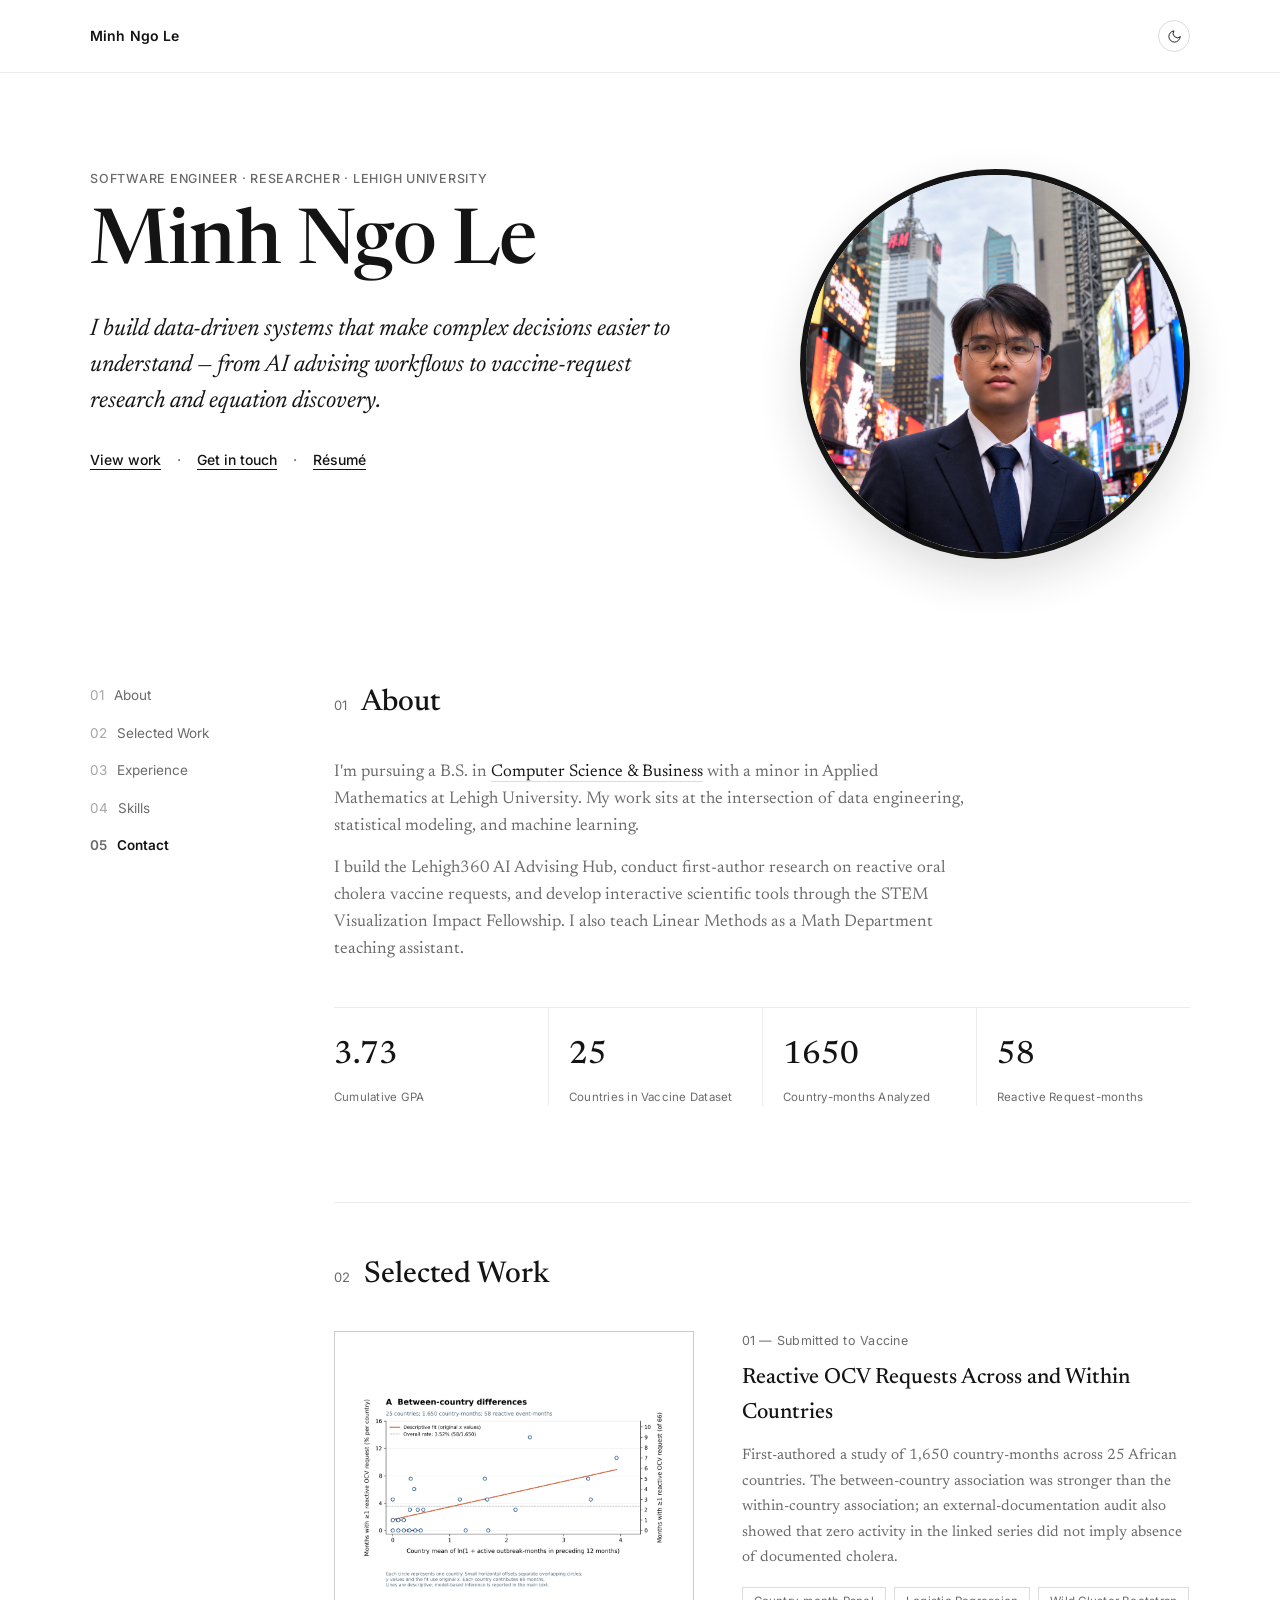
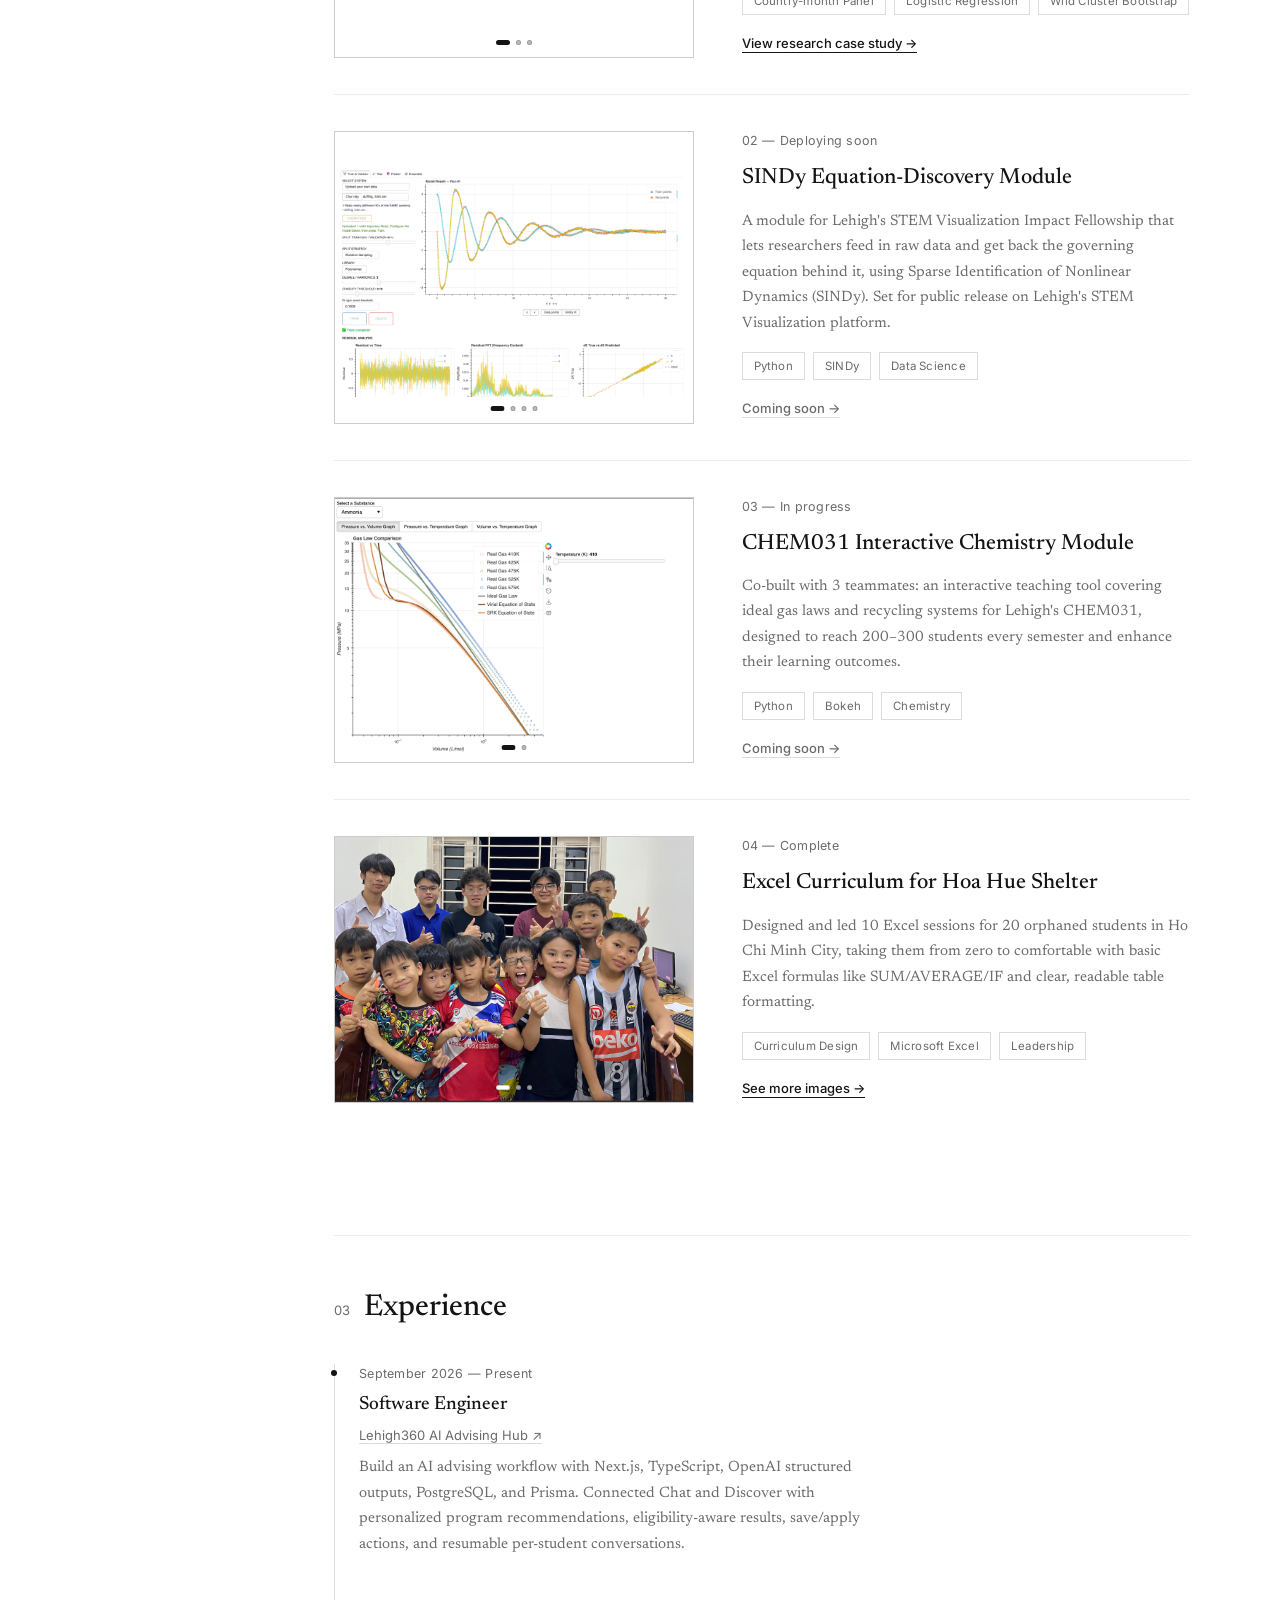
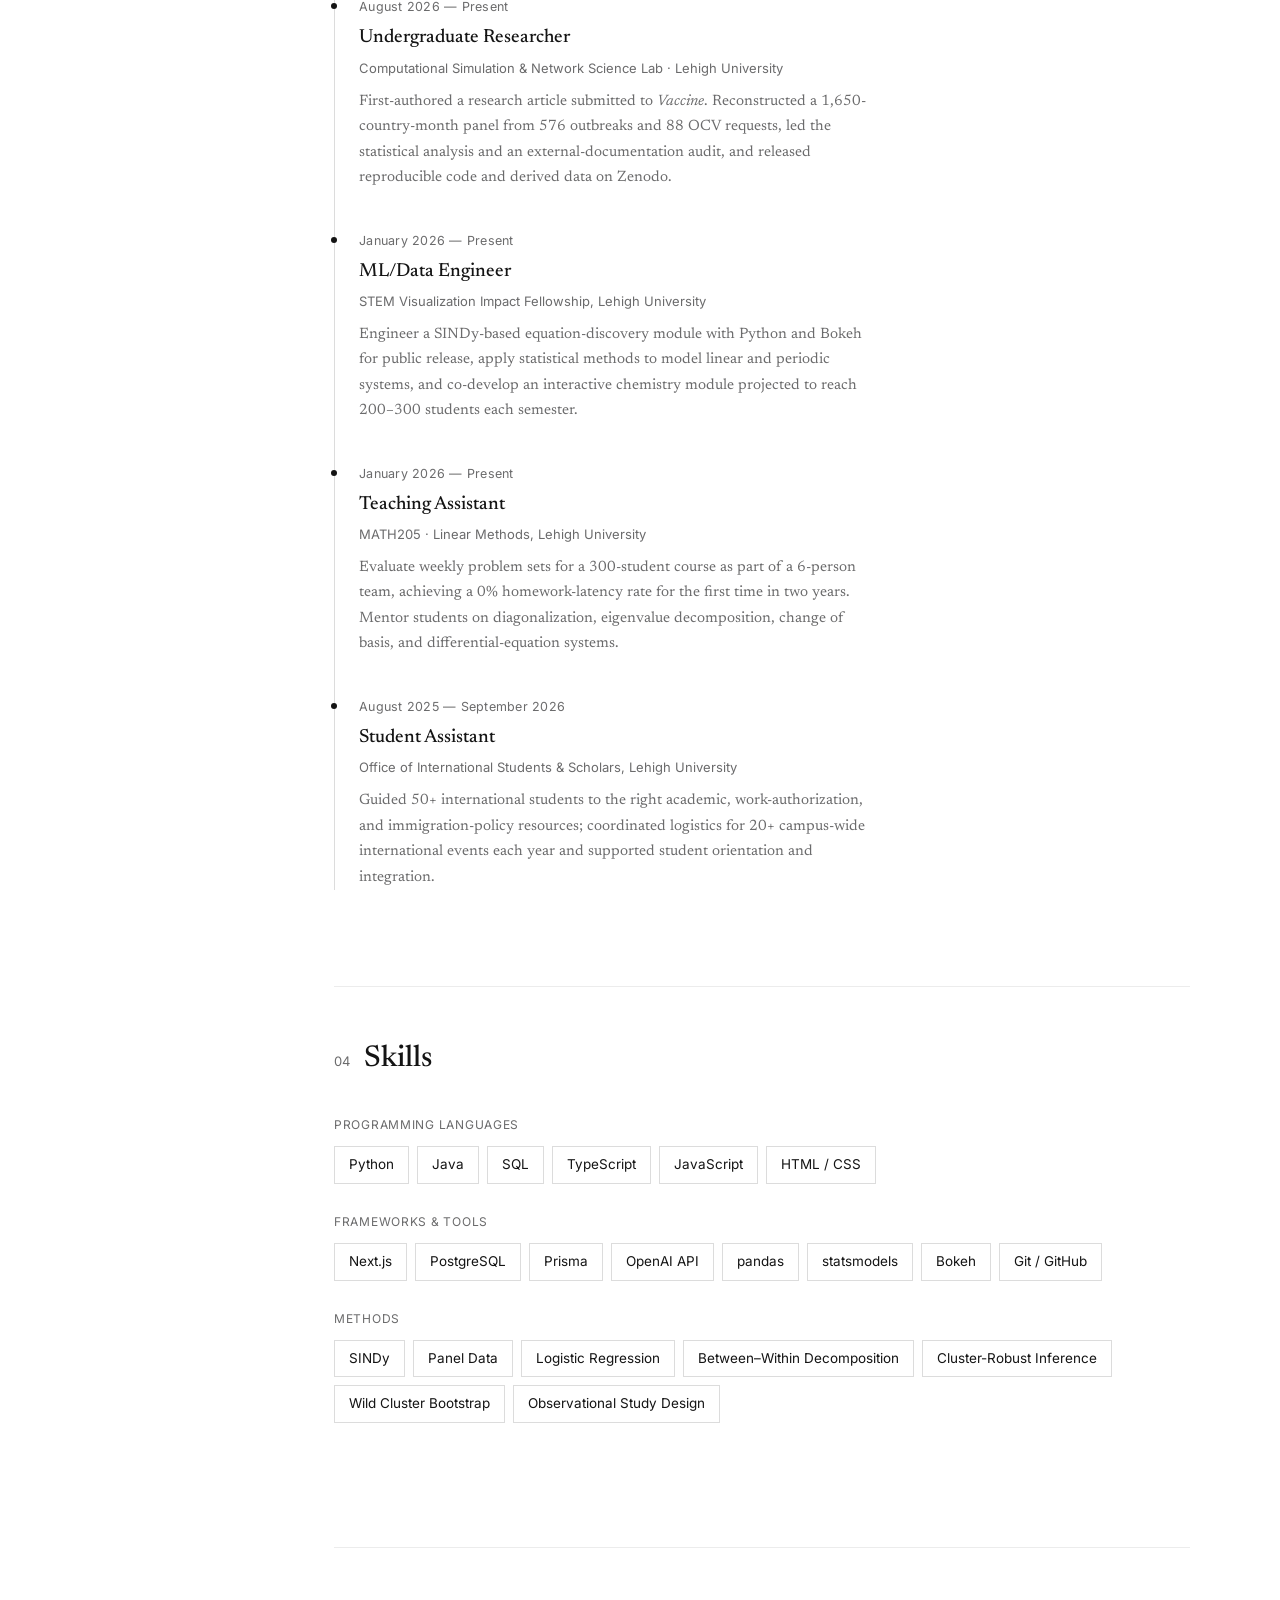
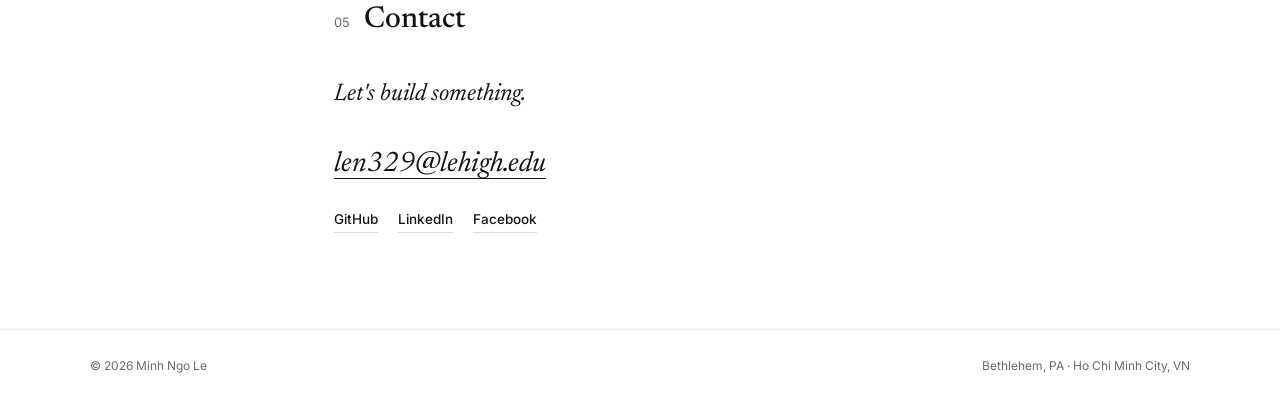
==== commit d9ad698b: "update SINDy module previews" ====
--- a/index.html
+++ b/index.html
@@ -147,7 +147,8 @@
 
         <!-- Project 2 -->
         <article class="project reveal">
-          <div class="project-visual carousel" data-images='[
+          <div class="project-visual carousel sindy-carousel" aria-label="SINDy module interface previews"
+            data-images='[
             "images/train.png",
             "images/test.png",
             "images/predict.png",
--- a/style.css
+++ b/style.css
@@ -629,12 +629,18 @@
   background: #fff;
 }
 
+.sindy-carousel .carousel-track img {
+  object-fit: contain;
+  background: #fff;
+}
+
 .research-carousel .carousel-dot {
   background: rgba(20, 20, 20, .28);
   border-color: rgba(20, 20, 20, .22);
 }
 
-.chem-carousel .carousel-dot {
+.chem-carousel .carousel-dot,
+.sindy-carousel .carousel-dot {
   background: rgba(20, 20, 20, .28);
   border-color: rgba(20, 20, 20, .22);
 }
@@ -644,6 +650,10 @@
 }
 
 .chem-carousel .carousel-dot.active {
+  background: #141414;
+}
+
+.sindy-carousel .carousel-dot.active {
   background: #141414;
 }
 
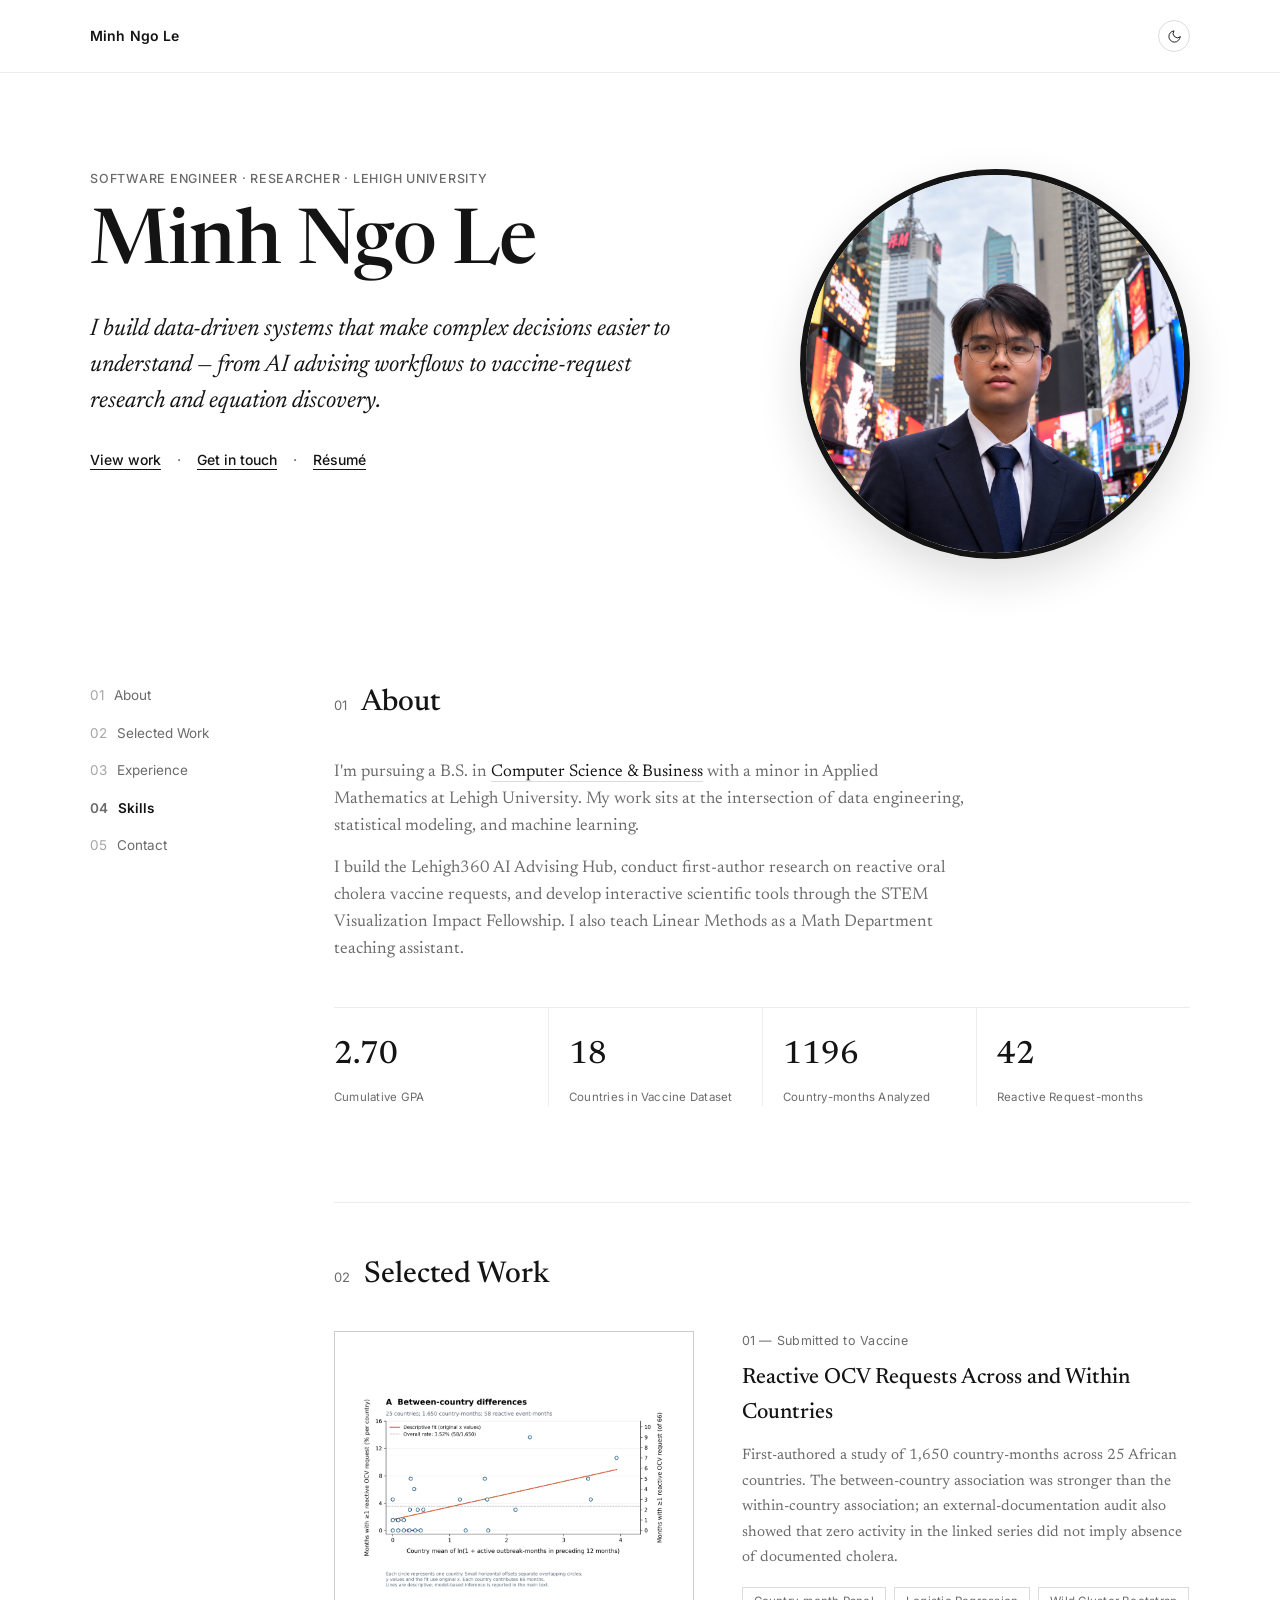
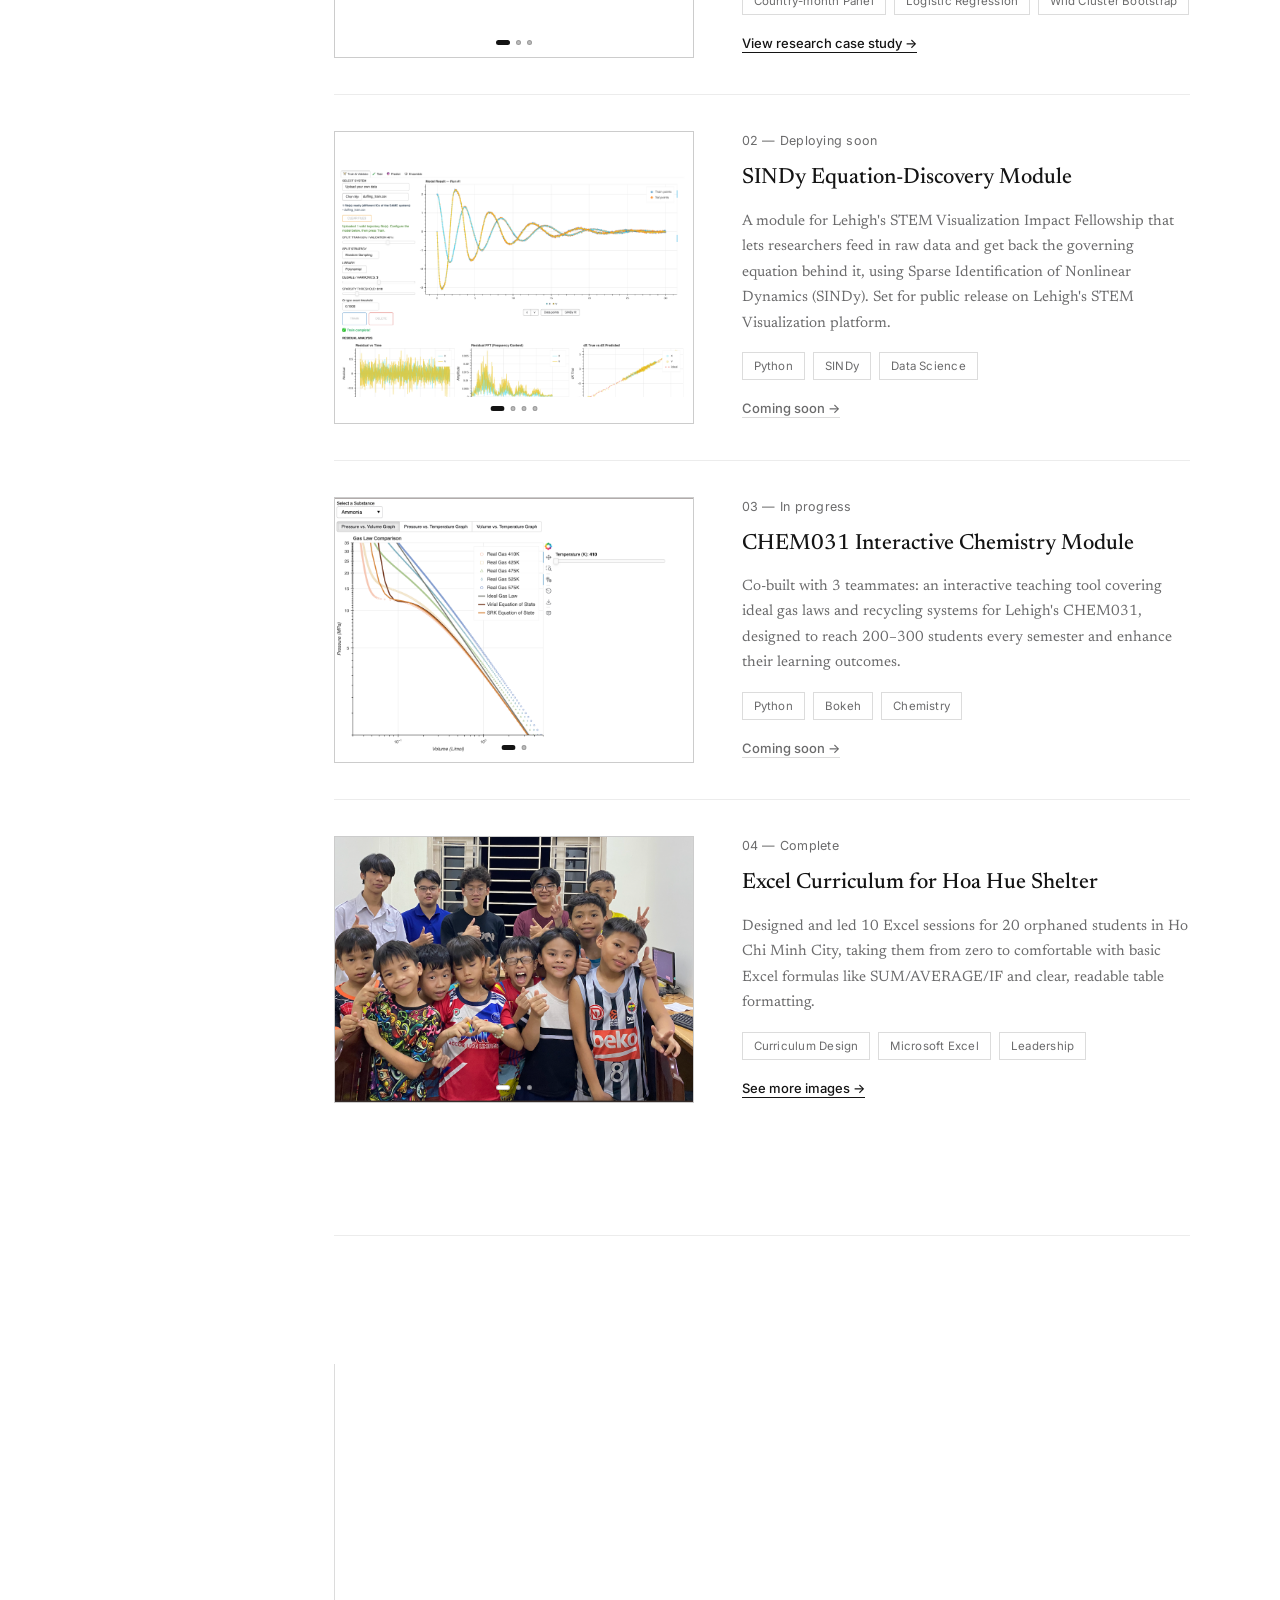
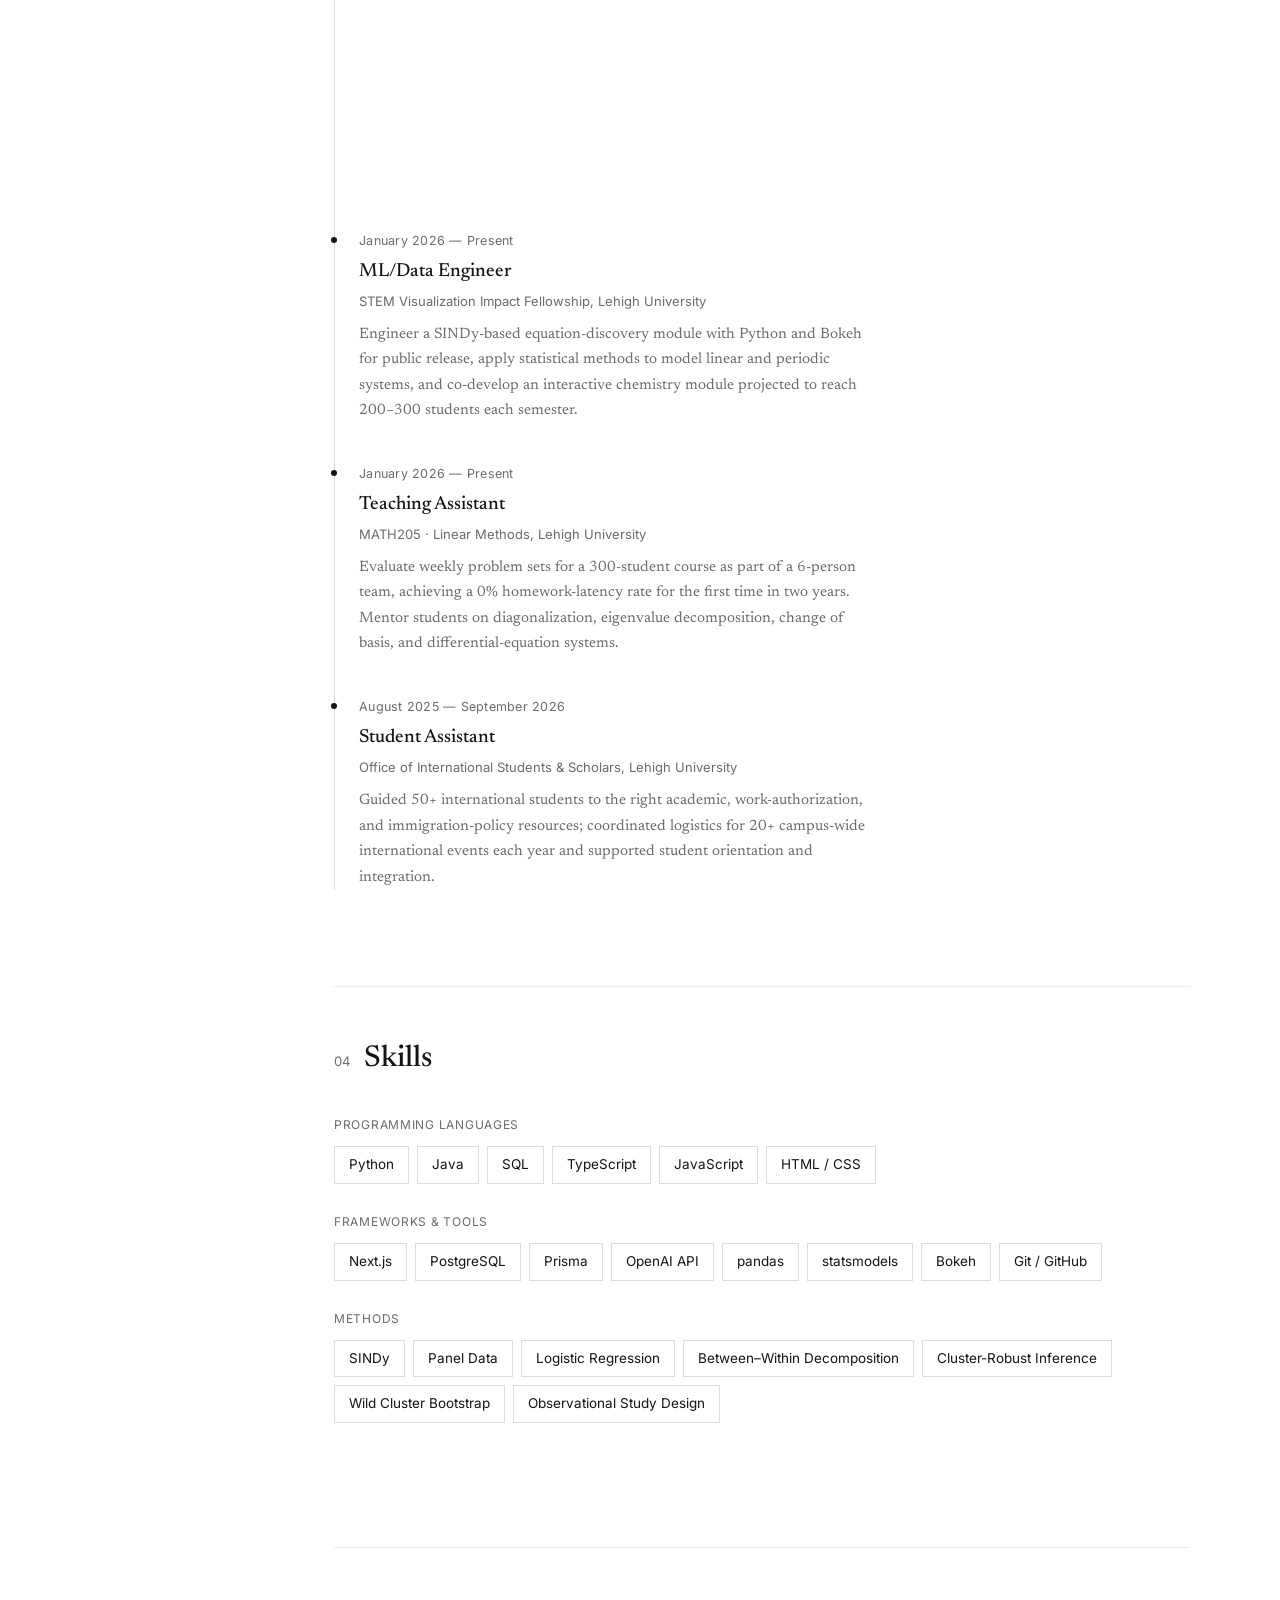
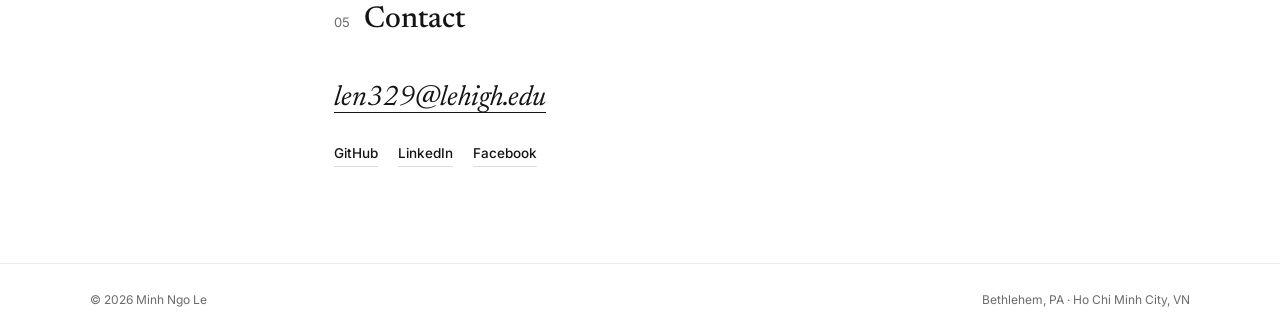
==== commit a131bdcb: "contact section small modification" ====
--- a/index.html
+++ b/index.html
@@ -302,7 +302,7 @@
           <h2 class="sec-title">Contact</h2>
         </div>
 
-        <p class="lede reveal">Let's build something.</p>
+        <!-- <p class="lede reveal">Let's build something.</p> -->
 
         <div class="contact-row reveal">
           <a href="mailto:len329@lehigh.edu" class="contact-email">len329@lehigh.edu</a>
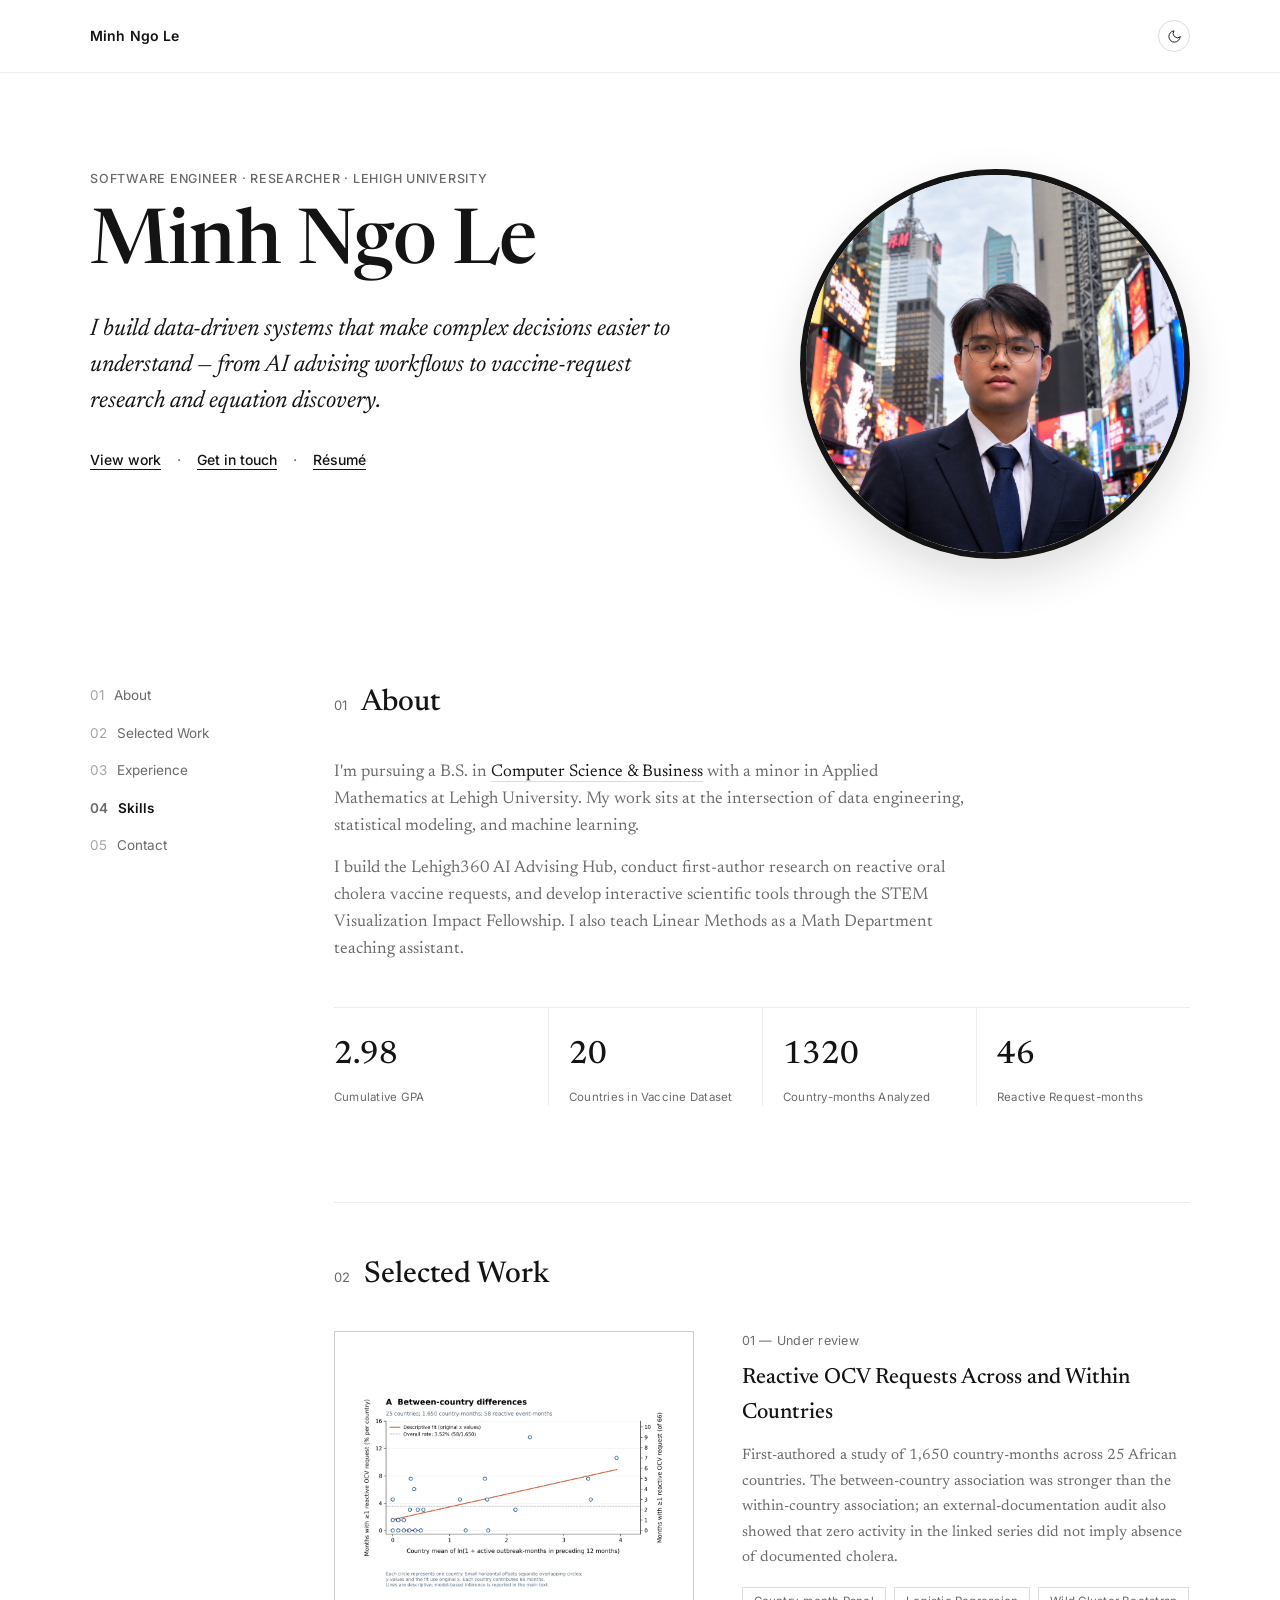
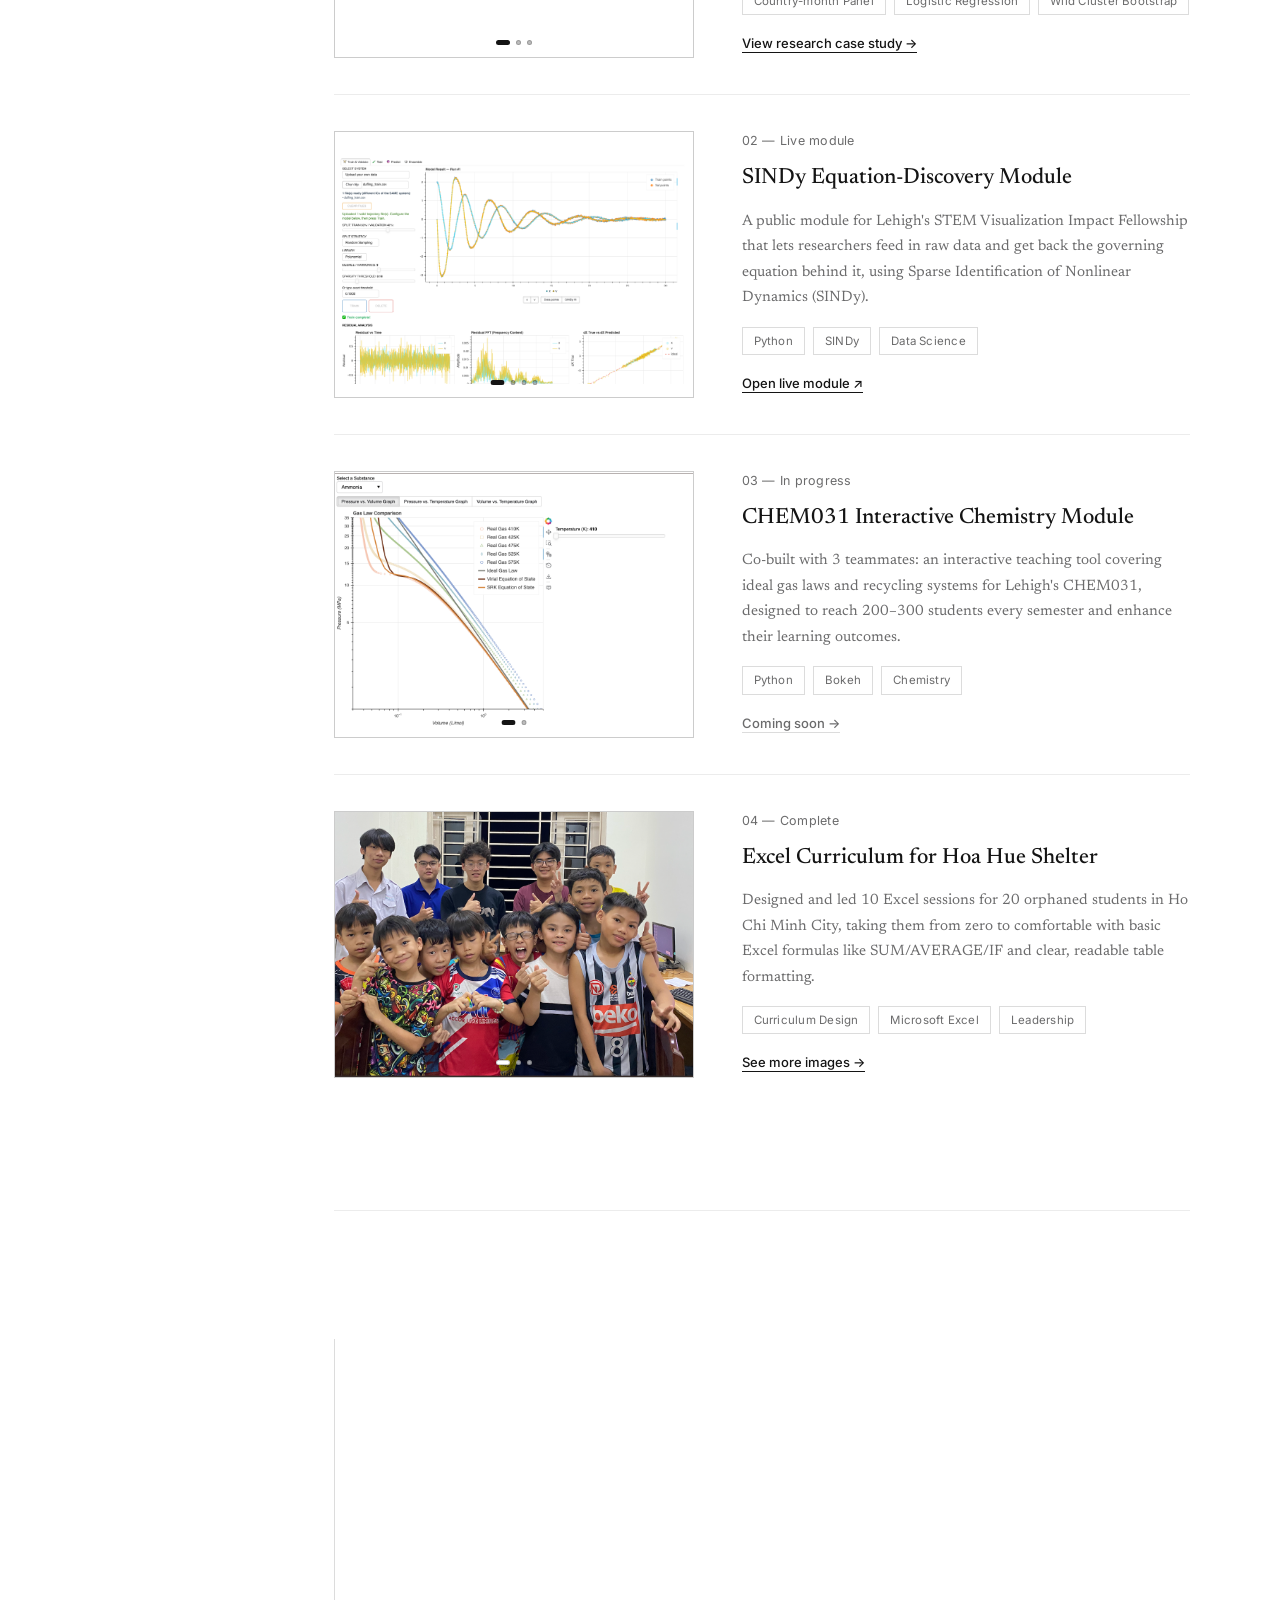
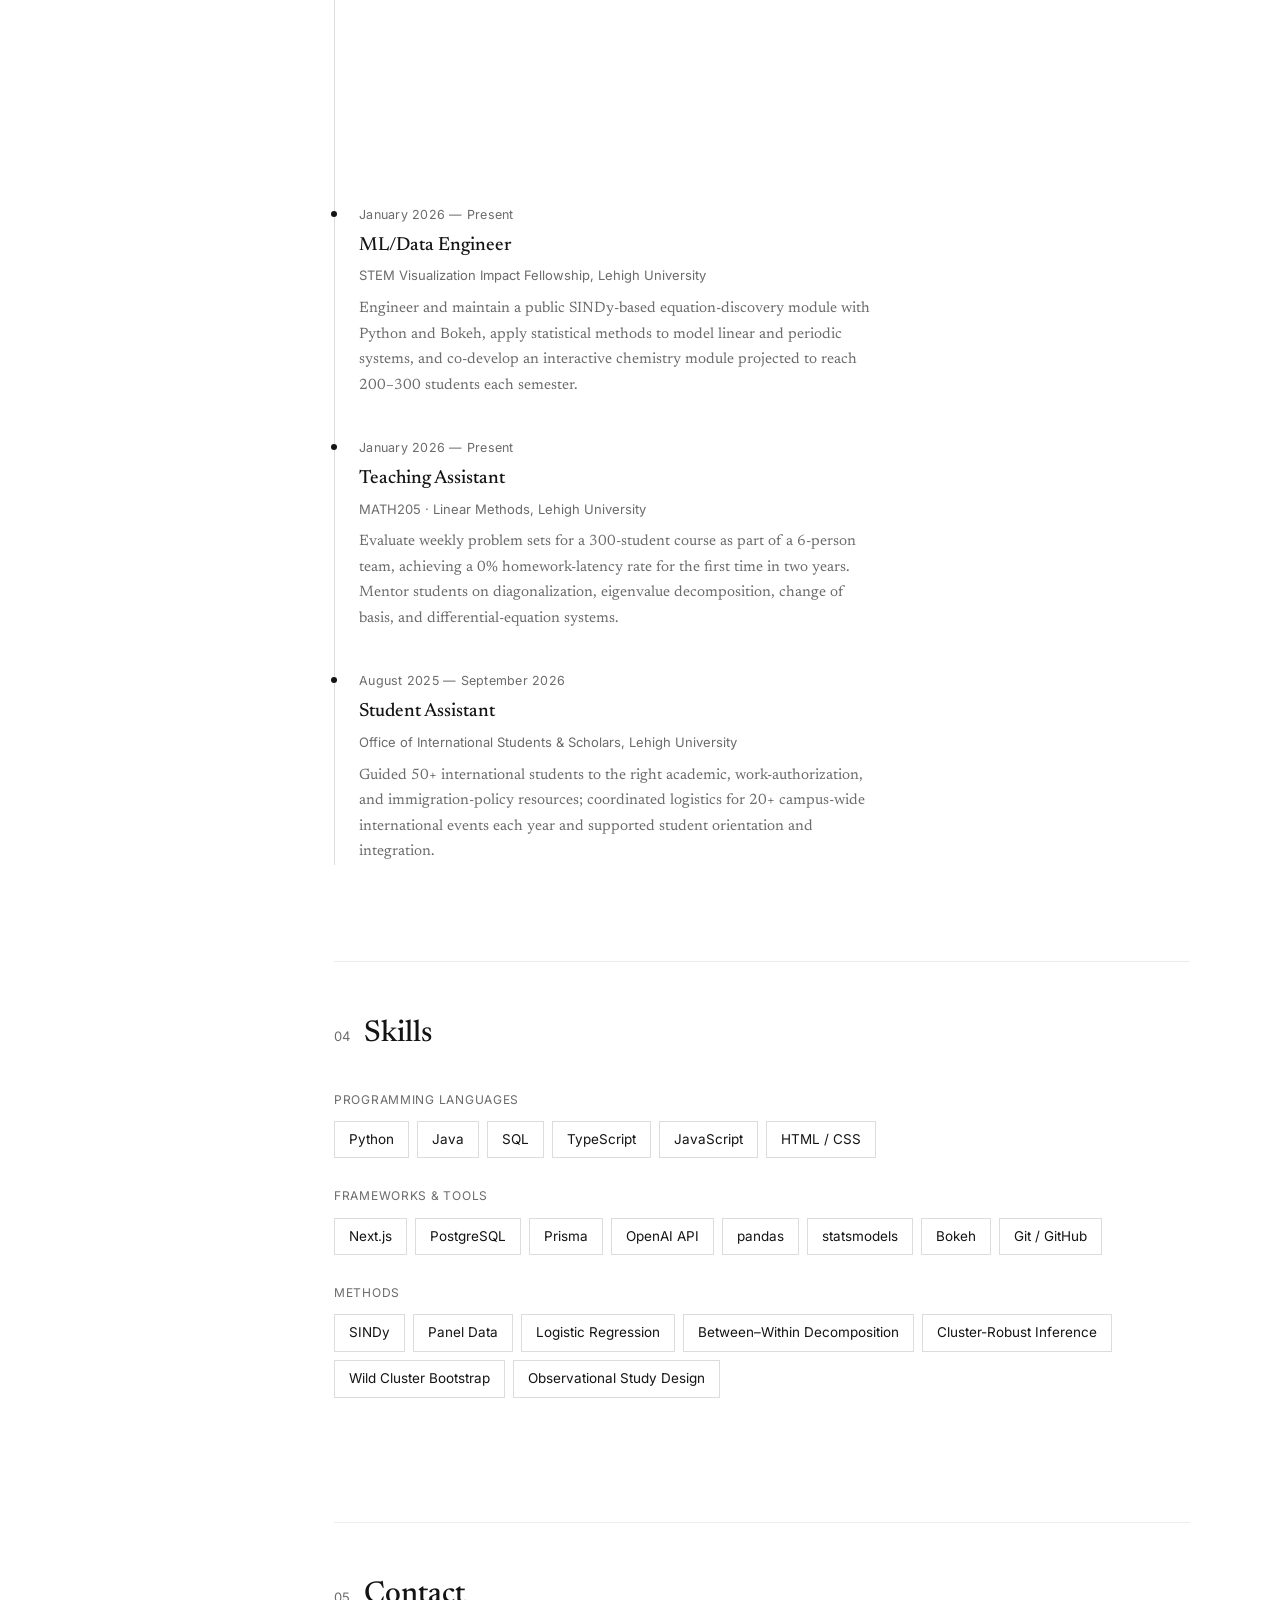
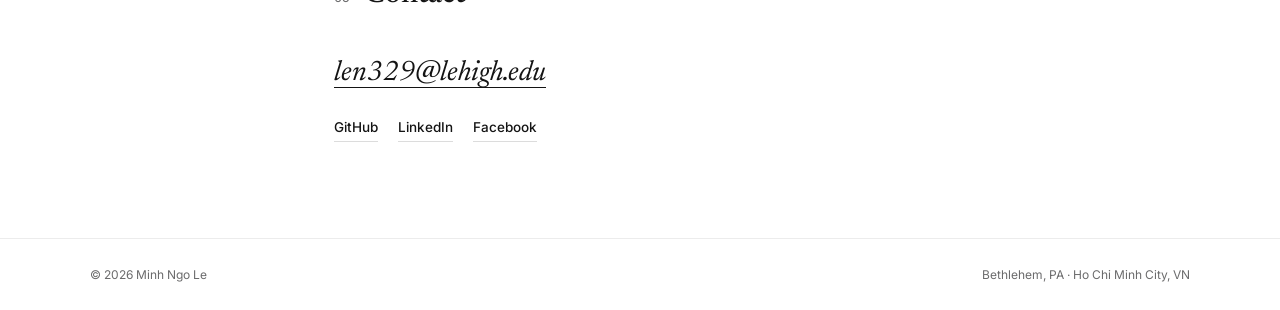
==== commit 290f93b6: "publish SINDy link and update review status" ====
--- a/index.html
+++ b/index.html
@@ -133,7 +133,7 @@
             "images/ocv-figure-2.png"
           ]'></div>
           <div class="project-body">
-            <div class="project-meta">01 — Submitted to Vaccine</div>
+            <div class="project-meta">01 — Under review</div>
             <h3 class="project-title">Reactive OCV Requests Across and Within Countries</h3>
             <p class="project-desc">First-authored a study of 1,650 country-months across 25 African countries. The
               between-country association was stronger than the within-country association; an external-documentation
@@ -155,16 +155,16 @@
             "images/ensemble.png"
           ]'></div>
           <div class="project-body">
-            <div class="project-meta">02 — Deploying soon</div>
+            <div class="project-meta">02 — Live module</div>
             <h3 class="project-title">SINDy Equation-Discovery Module</h3>
-            <p class="project-desc">A module for Lehigh's STEM Visualization Impact Fellowship that lets
+            <p class="project-desc">A public module for Lehigh's STEM Visualization Impact Fellowship that lets
               researchers feed in raw data and get back the governing equation behind it, using Sparse
-              Identification of Nonlinear Dynamics (SINDy). Set for public release on Lehigh's STEM Visualization
-              platform.</p>
+              Identification of Nonlinear Dynamics (SINDy).</p>
             <div class="project-tags">
               <span>Python</span><span>SINDy</span><span>Data Science</span>
             </div>
-            <a href="#" class="project-link disabled">Coming soon →</a>
+            <a href="https://srrweb.cc.lehigh.edu/app/SINDy" class="project-link" target="_blank"
+              rel="noopener">Open live module ↗</a>
           </div>
         </article>
 
@@ -231,7 +231,7 @@
             <div class="tl-date">August 2026 — Present</div>
             <div class="tl-role">Undergraduate Researcher</div>
             <div class="tl-org">Computational Simulation &amp; Network Science Lab · Lehigh University</div>
-            <p class="tl-desc">First-authored a research article submitted to <em>Vaccine</em>. Reconstructed a
+            <p class="tl-desc">First-authored a research article currently under review. Reconstructed a
               1,650-country-month panel from 576 outbreaks and 88 OCV requests, led the statistical analysis and an
               external-documentation audit, and released reproducible code and derived data on Zenodo.</p>
           </div>
@@ -239,8 +239,8 @@
             <div class="tl-date">January 2026 — Present</div>
             <div class="tl-role">ML/Data Engineer</div>
             <div class="tl-org">STEM Visualization Impact Fellowship, Lehigh University</div>
-            <p class="tl-desc">Engineer a SINDy-based equation-discovery module with Python and Bokeh for public
-              release, apply statistical methods to model linear and periodic systems, and co-develop an
+            <p class="tl-desc">Engineer and maintain a public SINDy-based equation-discovery module with Python and
+              Bokeh, apply statistical methods to model linear and periodic systems, and co-develop an
               interactive chemistry module projected to reach 200–300 students each semester.</p>
           </div>
           <div class="tl-item reveal">
